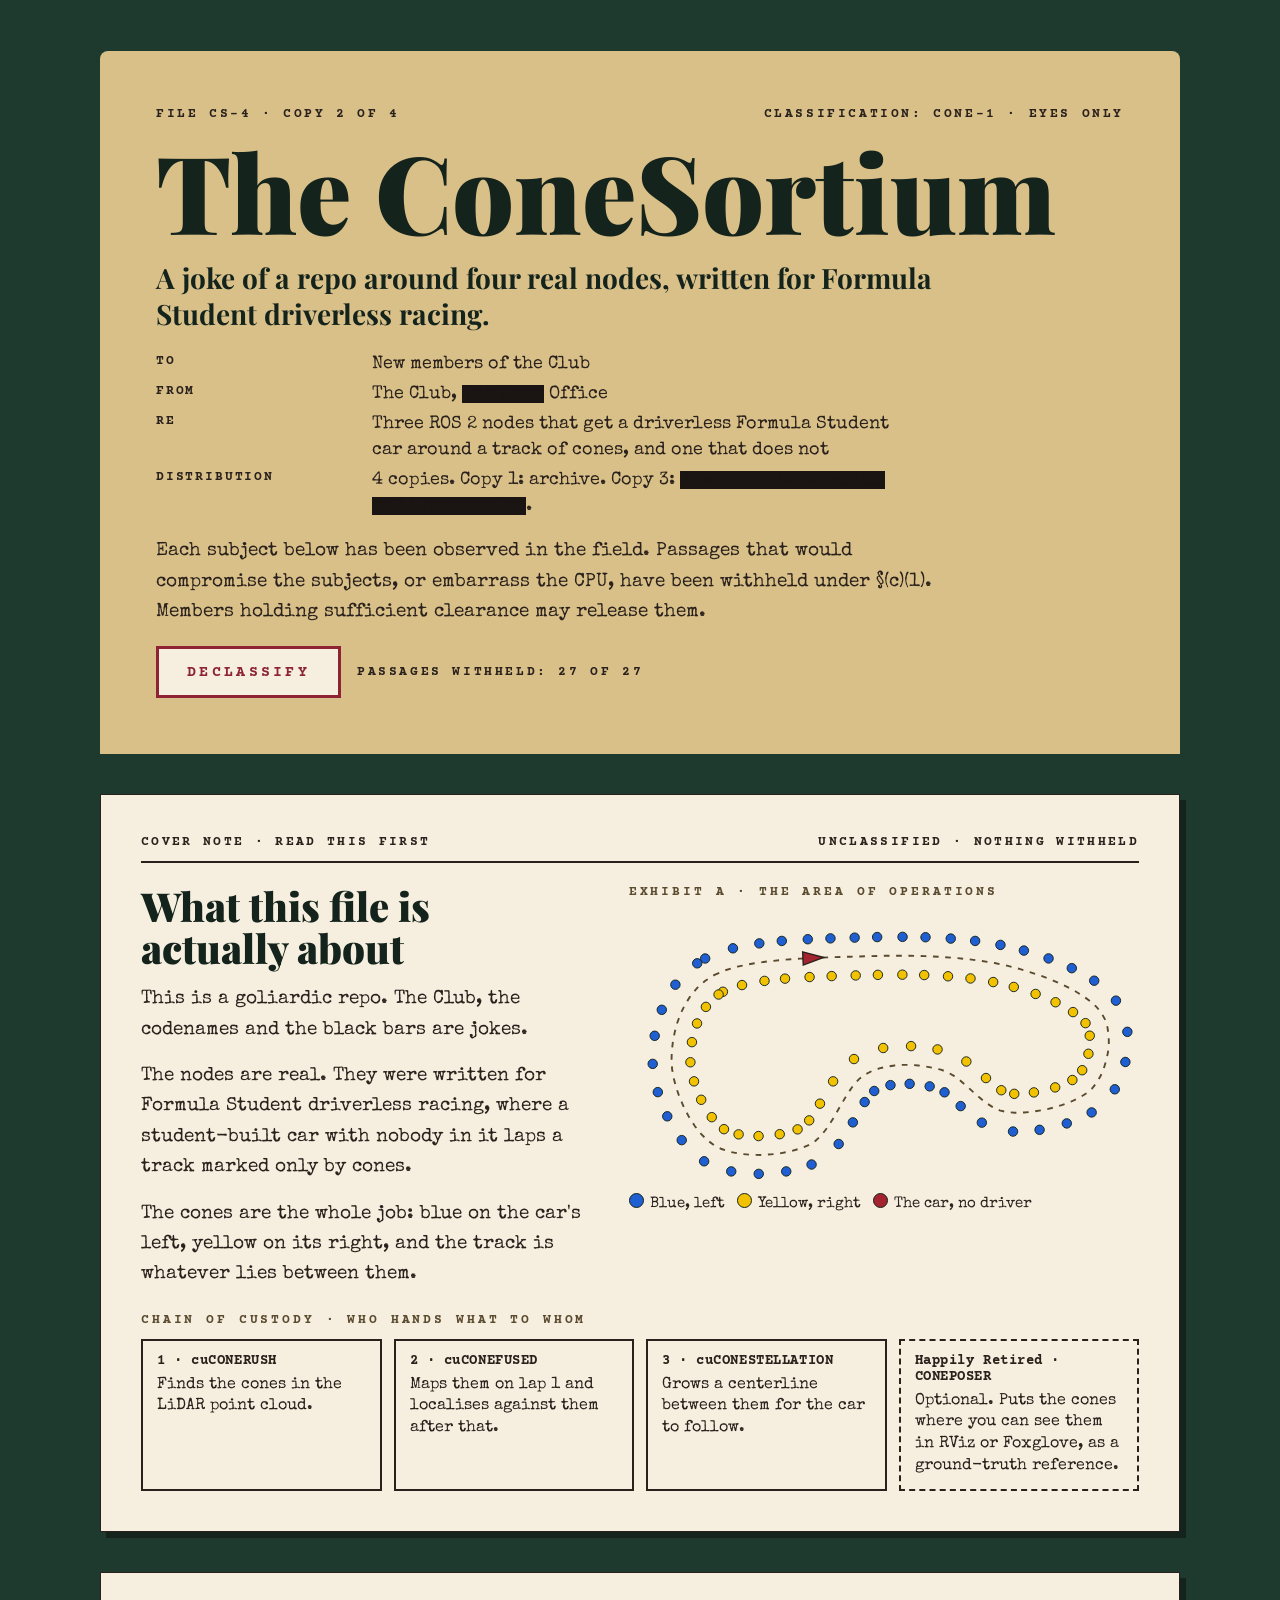
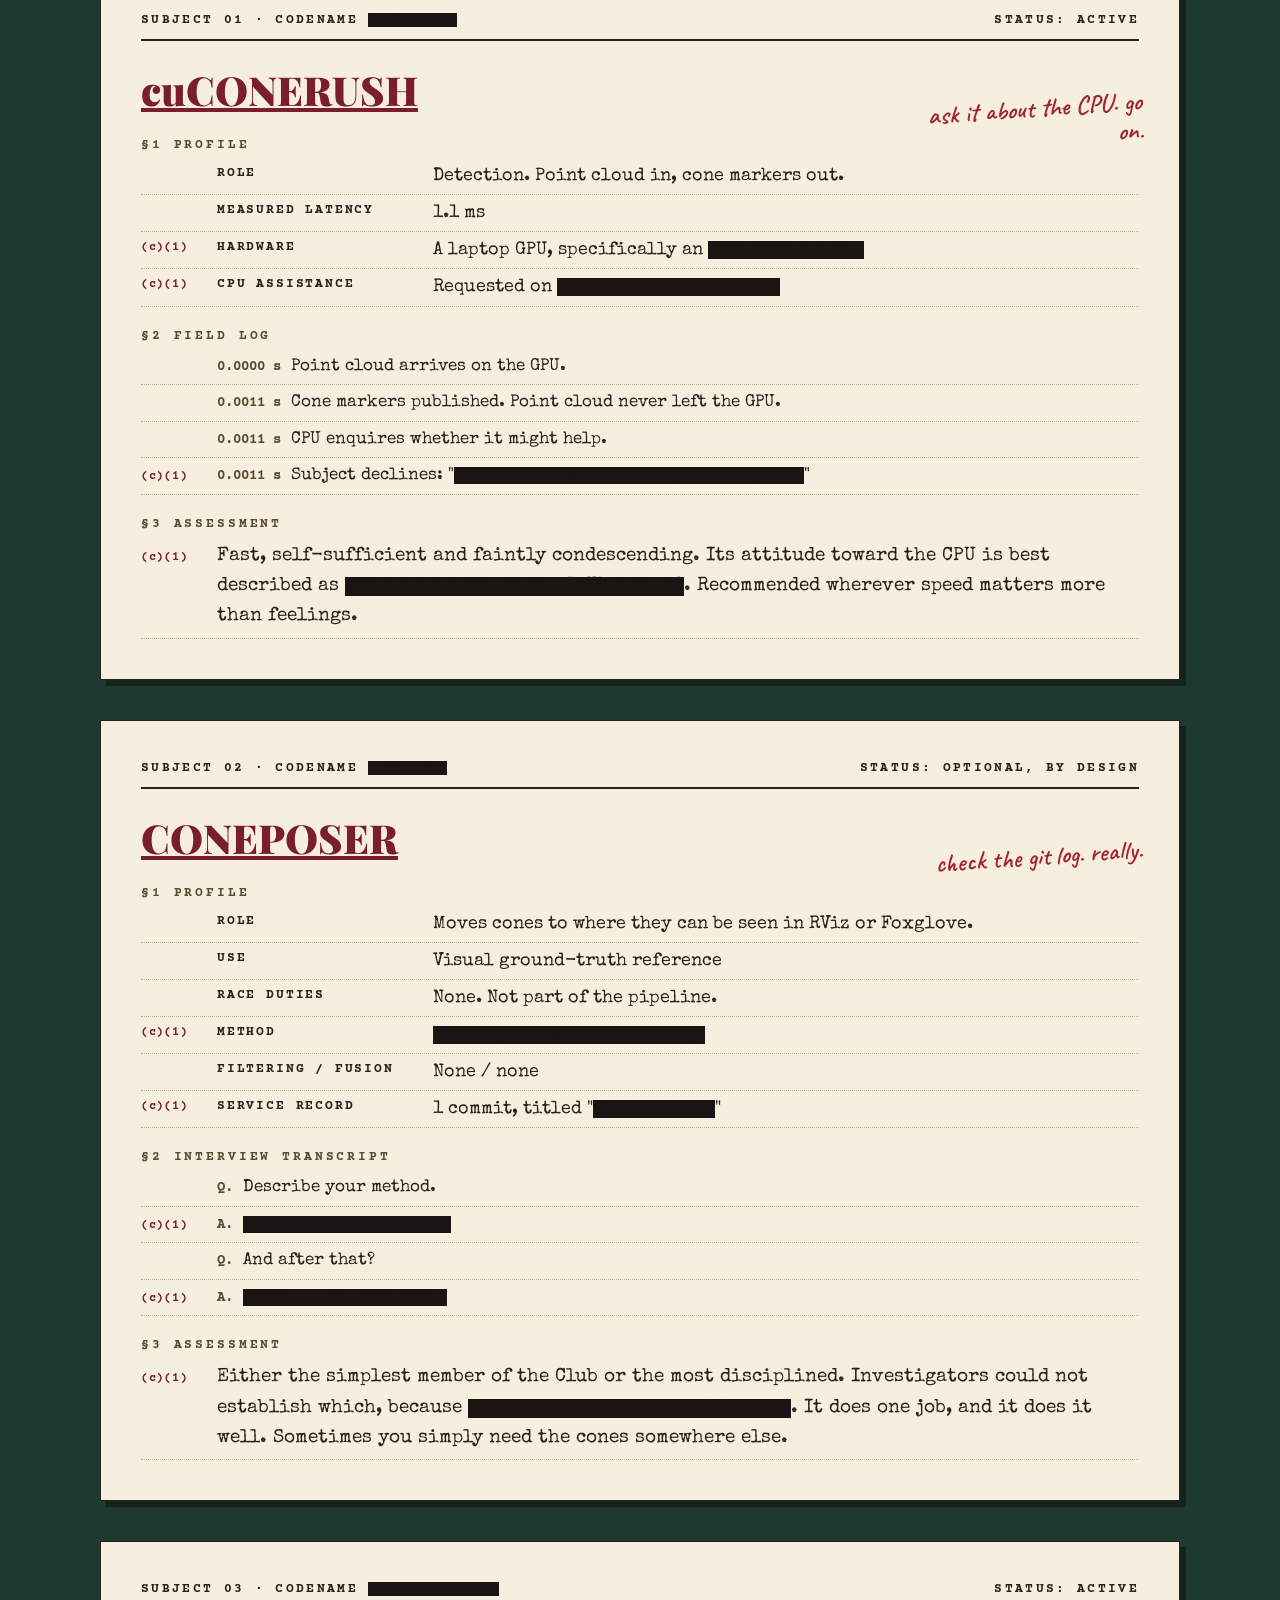
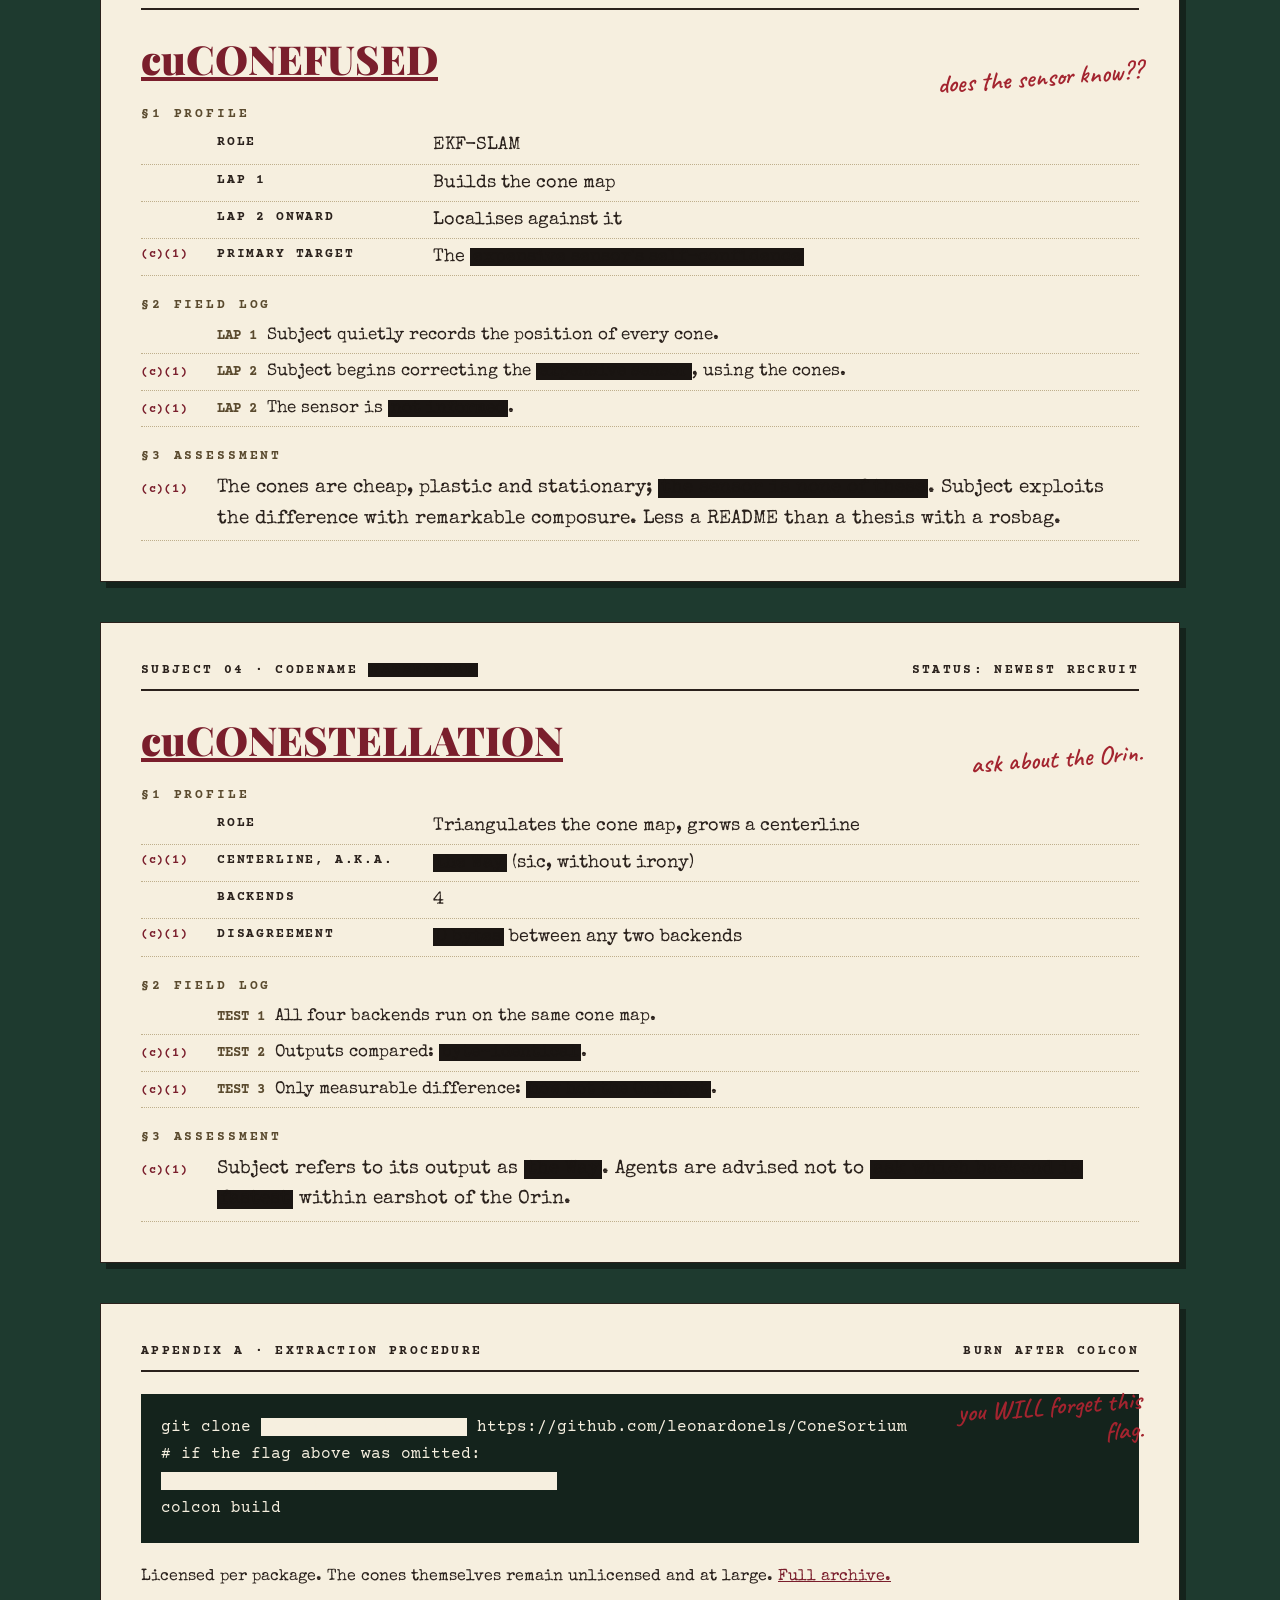
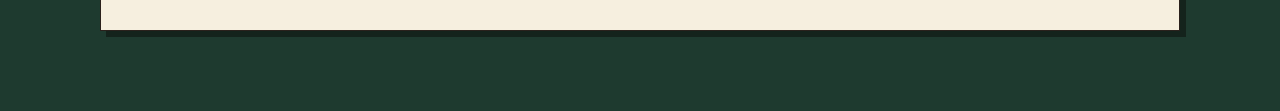
==== docs/index.html @ d8001bb6 "conesortium site" ====
<!DOCTYPE html>
<html lang="en">
<head>
<meta charset="utf-8">
<meta name="viewport" content="width=device-width, initial-scale=1">
<title>The ConeSortium</title>
<meta name="description" content="A joke of a repo around four real ROS 2 nodes, written for Formula Student driverless racing.">
<meta name="theme-color" content="#1E3A2F">
<link rel="icon" href="data:image/svg+xml,%3Csvg xmlns='http://www.w3.org/2000/svg' viewBox='0 0 32 32'%3E%3Cpath d='M16 3 25 27H7Z' fill='%23F2C200' stroke='%2314231C' stroke-width='2'/%3E%3Cpath d='M10.5 18h11' stroke='%23F6EFDF' stroke-width='3'/%3E%3C/svg%3E">
<link rel="preconnect" href="https://fonts.googleapis.com">
<link rel="preconnect" href="https://fonts.gstatic.com" crossorigin>
<link href="https://fonts.googleapis.com/css2?family=Caveat:wght@600&family=Courier+Prime:wght@400;700&family=Playfair+Display:wght@700;900&family=Special+Elite&display=swap" rel="stylesheet">
<style>
body{margin:0;background:#1E3A2F}
a{color:#7A1E2C}a:hover{color:#14231C}
.sheet{background:#F6EFDF;border:1px solid #2A211C;box-shadow:6px 6px 0 #14231C;padding:clamp(22px,4vw,40px);display:flex;flex-direction:column;gap:22px;position:relative}
.top{display:flex;flex-wrap:wrap;justify-content:space-between;gap:8px 24px;font:700 13px 'Courier Prime',monospace;letter-spacing:.18em;border-bottom:2px solid #2A211C;padding-bottom:12px}
.sheet h3{margin:0;font:900 clamp(30px,4vw,40px) 'Playfair Display',serif;color:#14231C}
.sec{font:700 13px 'Courier Prime',monospace;letter-spacing:.22em;color:#5A4A2E;margin:0 0 6px}
.row{display:grid;grid-template-columns:64px minmax(0,1fr);gap:12px;align-items:baseline;padding:5px 0;border-bottom:1px dotted #BFAF8C}
.ex{font:700 12px 'Courier Prime',monospace;color:#7A1E2C;letter-spacing:.06em}
.kv{display:grid;grid-template-columns:200px minmax(0,1fr);gap:4px 16px;font:18px/1.45 'Special Elite',monospace}
.kv i{font:700 13px 'Courier Prime',monospace;font-style:normal;letter-spacing:.14em;padding-top:3px}
.log{font:17px/1.5 'Special Elite',monospace}
.log b{font:700 14px 'Courier Prime',monospace;color:#5A4A2E;margin-right:10px}
.para{margin:0;font:19px/1.6 'Special Elite',monospace}
.note{position:absolute;right:clamp(14px,3vw,36px);top:clamp(70px,9vw,96px);transform:rotate(-4deg);font:600 26px/1.1 'Caveat',cursive;color:#A3242F;max-width:220px;text-align:right}
.btn{min-height:52px;padding:0 28px;border:3px solid #8E2433;background:#F6EFDF;color:#8E2433;font:700 15px 'Courier Prime',monospace;letter-spacing:.22em;cursor:pointer}
.btn:hover{background:#8E2433;color:#F6EFDF}
.cover{display:grid;grid-template-columns:minmax(0,1fr) minmax(0,1.15fr);gap:clamp(24px,4vw,44px);align-items:start}
.chain{display:grid;grid-template-columns:repeat(auto-fit,minmax(170px,1fr));gap:12px;margin:0;padding:0;list-style:none}
.chain li{border:2px solid #2A211C;padding:12px 14px;display:flex;flex-direction:column;gap:6px;font:16px/1.35 'Special Elite',monospace}
.chain .off{border-style:dashed}
.chain b{font:700 14px 'Courier Prime',monospace;letter-spacing:.04em;overflow-wrap:anywhere}
.swatch{display:inline-block;width:13px;height:13px;border-radius:50%;border:1px solid #14231C;vertical-align:-1px;margin-right:6px}
.x{-webkit-box-decoration-break:clone;box-decoration-break:clone;padding:0 3px}
@media (max-width:720px){.cover{grid-template-columns:minmax(0,1fr)}.kv{grid-template-columns:minmax(0,1fr)}.note{position:static;transform:none;text-align:left;max-width:none}.row{grid-template-columns:44px minmax(0,1fr)}}
.x{background:#1A1512;color:#1A1512}
.x.dark{background:#F6EFDF;color:#F6EFDF}
.open .x{background:#F2D36B;color:#2A211C;text-decoration:underline 2px #A3242F}
.open .x.dark{background:#F2D36B;color:#14231C;text-decoration:none}
.x a,.x a:hover{color:inherit}
.btn:focus-visible{outline:3px solid #F2D36B;outline-offset:3px}

</style>
</head>
<body>
<div style="background: #1E3A2F; padding: clamp(16px, 4vw, 56px) 0 80px; color: #2A211C">
  <main style="max-width: 1080px; margin: 0 auto; padding: 0 clamp(16px, 4vw, 40px); display: flex; flex-direction: column; gap: 40px">

    <header style="background: #D9C089; border-radius: 8px 8px 0 0; padding: clamp(28px, 5vw, 56px); display: flex; flex-direction: column; gap: 18px">
      <div style="display: flex; flex-wrap: wrap; justify-content: space-between; gap: 8px 24px; font: 700 13px 'Courier Prime', monospace; letter-spacing: .2em">
        <span>FILE CS-4 · COPY 2 OF 4</span><span>CLASSIFICATION: CONE-1 · EYES ONLY</span>
      </div>
      <h1 style="margin: 0; font: 900 clamp(52px, 9vw, 108px)/.95 'Playfair Display', serif; color: #14231C">The ConeSortium</h1>
      <p style="margin: 0; max-width: 820px; font: 700 clamp(22px, 2.6vw, 28px)/1.3 'Playfair Display', serif; color: #14231C">A joke of a repo around four real nodes, written for Formula Student driverless racing.</p>
      <div class="kv" style="max-width: 760px">
        <i>TO</i><span>New members of the Club</span>
        <i>FROM</i><span>The Club, <span class="x">Pit Lane</span> Office</span>
        <i>RE</i><span>Three ROS 2 nodes that get a driverless Formula Student car around a track of cones, and one that does not</span>
        <i>DISTRIBUTION</i><span>4 copies. Copy 1: archive. Copy 3: <span class="x">the build farm, which will not read it</span>.</span>
      </div>
      <p class="para" style="max-width: 780px">Each subject below has been observed in the field. Passages that would compromise the subjects, or embarrass the CPU, have been withheld under §(c)(1). Members holding sufficient clearance may release them.</p>
      <div style="display: flex; flex-wrap: wrap; gap: 16px; align-items: center">
        <button class="btn" type="button" id="declassify" aria-pressed="false">DECLASSIFY</button>
        <span style="font: 700 13px 'Courier Prime', monospace; letter-spacing: .2em">PASSAGES WITHHELD: <span id="withheld">27</span> OF <span data-total>27</span></span>
      </div>
    </header>

    <section class="sheet">
      <div class="top"><span>COVER NOTE · READ THIS FIRST</span><span>UNCLASSIFIED · NOTHING WITHHELD</span></div>
      <div class="cover">
        <div style="display: flex; flex-direction: column; gap: 16px">
          <h2 style="margin: 0; font: 900 clamp(30px, 4vw, 40px)/1.05 'Playfair Display', serif; color: #14231C">What this file is actually about</h2>
          <p class="para">This is a goliardic repo. The Club, the codenames and the black bars are jokes.</p>
          <p class="para">The nodes are real. They were written for Formula Student driverless racing, where a student-built car with nobody in it laps a track marked only by cones.</p>
          <p class="para">The cones are the whole job: blue on the car's left, yellow on its right, and the track is whatever lies between them.</p>
        </div>
        <figure style="margin: 0; display: flex; flex-direction: column; gap: 10px">
          <p class="sec" style="margin: 0">EXHIBIT A · THE AREA OF OPERATIONS</p>
          <svg viewBox="0 0 540 290" role="img" aria-label="A closed racing circuit seen from above, marked by blue cones on the left of the car and yellow cones on the right, with a dashed centerline between them." style="display: block; width: 100%; height: auto"><path d="M90.0 70.0 L101.4 65.0 L114.8 61.0 L129.9 57.9 L146.2 55.5 L163.4 53.8 L181.2 52.5 L199.1 51.6 L216.8 51.0 L233.9 50.5 L250.0 50.0 L265.6 49.6 L281.4 49.4 L297.3 49.5 L313.1 49.9 L328.8 50.6 L344.1 51.7 L359.0 53.1 L373.4 55.0 L387.1 57.2 L400.0 60.0 L412.5 63.2 L425.0 67.0 L437.1 71.1 L448.9 75.7 L460.0 80.6 L470.3 85.9 L479.7 91.5 L487.8 97.4 L494.7 103.6 L500.0 110.0 L503.8 117.0 L506.3 125.0 L507.6 133.5 L507.8 142.5 L506.9 151.6 L505.0 160.5 L502.3 169.1 L498.9 177.0 L494.7 184.1 L490.0 190.0 L484.2 195.0 L476.8 199.6 L468.2 203.7 L458.8 207.3 L448.8 210.3 L438.4 212.7 L428.0 214.4 L418.0 215.4 L408.6 215.6 L400.0 215.0 L392.2 213.1 L384.9 209.7 L377.8 205.1 L371.0 199.6 L364.4 193.8 L357.8 187.8 L351.1 182.0 L344.3 176.9 L337.3 172.8 L330.0 170.0 L322.3 168.2 L314.3 166.7 L306.1 165.6 L297.8 165.0 L289.4 165.0 L281.0 165.6 L272.8 166.8 L264.9 168.7 L257.2 171.4 L250.0 175.0 L243.4 180.0 L237.4 186.7 L231.8 194.7 L226.5 203.6 L221.2 212.8 L215.9 222.0 L210.3 230.8 L204.2 238.7 L197.5 245.2 L190.0 250.0 L181.4 253.4 L171.7 256.2 L161.2 258.3 L150.2 259.7 L139.1 260.3 L128.0 260.1 L117.2 259.0 L107.1 257.0 L98.0 254.0 L90.0 250.0 L82.9 244.6 L76.0 237.8 L69.6 229.6 L63.7 220.5 L58.4 210.6 L53.9 200.3 L50.2 189.8 L47.4 179.4 L45.6 169.4 L45.0 160.0 L45.3 150.7 L46.4 140.9 L48.3 130.8 L51.0 120.6 L54.7 110.6 L59.4 101.0 L65.2 91.9 L72.2 83.5 L80.4 76.2 Z" fill="none" stroke="#5A4A2E" stroke-width="2" stroke-dasharray="6 7"></path><circle cx="80.6" cy="52.4" r="5" fill="#1F5FD1" stroke="#14231C" stroke-width="1"></circle><circle cx="110.0" cy="41.6" r="5" fill="#1F5FD1" stroke="#14231C" stroke-width="1"></circle><circle cx="137.9" cy="36.4" r="5" fill="#1F5FD1" stroke="#14231C" stroke-width="1"></circle><circle cx="161.7" cy="33.8" r="5" fill="#1F5FD1" stroke="#14231C" stroke-width="1"></circle><circle cx="189.2" cy="32.0" r="5" fill="#1F5FD1" stroke="#14231C" stroke-width="1"></circle><circle cx="213.2" cy="31.1" r="5" fill="#1F5FD1" stroke="#14231C" stroke-width="1"></circle><circle cx="238.8" cy="30.3" r="5" fill="#1F5FD1" stroke="#14231C" stroke-width="1"></circle><circle cx="262.6" cy="29.7" r="5" fill="#1F5FD1" stroke="#14231C" stroke-width="1"></circle><circle cx="289.5" cy="29.5" r="5" fill="#1F5FD1" stroke="#14231C" stroke-width="1"></circle><circle cx="313.8" cy="29.9" r="5" fill="#1F5FD1" stroke="#14231C" stroke-width="1"></circle><circle cx="340.5" cy="31.3" r="5" fill="#1F5FD1" stroke="#14231C" stroke-width="1"></circle><circle cx="366.3" cy="33.8" r="5" fill="#1F5FD1" stroke="#14231C" stroke-width="1"></circle><circle cx="393.1" cy="38.0" r="5" fill="#1F5FD1" stroke="#14231C" stroke-width="1"></circle><circle cx="417.9" cy="44.0" r="5" fill="#1F5FD1" stroke="#14231C" stroke-width="1"></circle><circle cx="444.0" cy="52.3" r="5" fill="#1F5FD1" stroke="#14231C" stroke-width="1"></circle><circle cx="468.6" cy="62.6" r="5" fill="#1F5FD1" stroke="#14231C" stroke-width="1"></circle><circle cx="492.3" cy="75.9" r="5" fill="#1F5FD1" stroke="#14231C" stroke-width="1"></circle><circle cx="515.3" cy="97.0" r="5" fill="#1F5FD1" stroke="#14231C" stroke-width="1"></circle><circle cx="527.4" cy="130.0" r="5" fill="#1F5FD1" stroke="#14231C" stroke-width="1"></circle><circle cx="525.3" cy="161.9" r="5" fill="#1F5FD1" stroke="#14231C" stroke-width="1"></circle><circle cx="514.1" cy="190.8" r="5" fill="#1F5FD1" stroke="#14231C" stroke-width="1"></circle><circle cx="489.6" cy="215.3" r="5" fill="#1F5FD1" stroke="#14231C" stroke-width="1"></circle><circle cx="463.3" cy="226.9" r="5" fill="#1F5FD1" stroke="#14231C" stroke-width="1"></circle><circle cx="434.5" cy="233.7" r="5" fill="#1F5FD1" stroke="#14231C" stroke-width="1"></circle><circle cx="406.4" cy="235.5" r="5" fill="#1F5FD1" stroke="#14231C" stroke-width="1"></circle><circle cx="373.4" cy="226.1" r="5" fill="#1F5FD1" stroke="#14231C" stroke-width="1"></circle><circle cx="351.0" cy="208.6" r="5" fill="#1F5FD1" stroke="#14231C" stroke-width="1"></circle><circle cx="333.9" cy="194.0" r="5" fill="#1F5FD1" stroke="#14231C" stroke-width="1"></circle><circle cx="318.2" cy="187.7" r="5" fill="#1F5FD1" stroke="#14231C" stroke-width="1"></circle><circle cx="297.0" cy="185.0" r="5" fill="#1F5FD1" stroke="#14231C" stroke-width="1"></circle><circle cx="276.7" cy="186.4" r="5" fill="#1F5FD1" stroke="#14231C" stroke-width="1"></circle><circle cx="259.5" cy="192.6" r="5" fill="#1F5FD1" stroke="#14231C" stroke-width="1"></circle><circle cx="249.4" cy="204.3" r="5" fill="#1F5FD1" stroke="#14231C" stroke-width="1"></circle><circle cx="236.9" cy="225.8" r="5" fill="#1F5FD1" stroke="#14231C" stroke-width="1"></circle><circle cx="221.9" cy="248.7" r="5" fill="#1F5FD1" stroke="#14231C" stroke-width="1"></circle><circle cx="193.2" cy="270.4" r="5" fill="#1F5FD1" stroke="#14231C" stroke-width="1"></circle><circle cx="166.4" cy="277.7" r="5" fill="#1F5FD1" stroke="#14231C" stroke-width="1"></circle><circle cx="137.3" cy="280.3" r="5" fill="#1F5FD1" stroke="#14231C" stroke-width="1"></circle><circle cx="108.2" cy="277.7" r="5" fill="#1F5FD1" stroke="#14231C" stroke-width="1"></circle><circle cx="79.5" cy="267.0" r="5" fill="#1F5FD1" stroke="#14231C" stroke-width="1"></circle><circle cx="55.8" cy="244.6" r="5" fill="#1F5FD1" stroke="#14231C" stroke-width="1"></circle><circle cx="40.5" cy="219.4" r="5" fill="#1F5FD1" stroke="#14231C" stroke-width="1"></circle><circle cx="30.5" cy="193.8" r="5" fill="#1F5FD1" stroke="#14231C" stroke-width="1"></circle><circle cx="25.1" cy="163.9" r="5" fill="#1F5FD1" stroke="#14231C" stroke-width="1"></circle><circle cx="27.2" cy="134.2" r="5" fill="#1F5FD1" stroke="#14231C" stroke-width="1"></circle><circle cx="34.7" cy="106.7" r="5" fill="#1F5FD1" stroke="#14231C" stroke-width="1"></circle><circle cx="49.1" cy="80.1" r="5" fill="#1F5FD1" stroke="#14231C" stroke-width="1"></circle><circle cx="72.2" cy="57.5" r="5" fill="#1F5FD1" stroke="#14231C" stroke-width="1"></circle><circle cx="99.4" cy="87.6" r="5" fill="#F2C200" stroke="#14231C" stroke-width="1"></circle><circle cx="119.6" cy="80.5" r="5" fill="#F2C200" stroke="#14231C" stroke-width="1"></circle><circle cx="143.4" cy="76.1" r="5" fill="#F2C200" stroke="#14231C" stroke-width="1"></circle><circle cx="165.1" cy="73.7" r="5" fill="#F2C200" stroke="#14231C" stroke-width="1"></circle><circle cx="191.1" cy="72.0" r="5" fill="#F2C200" stroke="#14231C" stroke-width="1"></circle><circle cx="214.5" cy="71.0" r="5" fill="#F2C200" stroke="#14231C" stroke-width="1"></circle><circle cx="239.9" cy="70.3" r="5" fill="#F2C200" stroke="#14231C" stroke-width="1"></circle><circle cx="263.4" cy="69.7" r="5" fill="#F2C200" stroke="#14231C" stroke-width="1"></circle><circle cx="289.3" cy="69.5" r="5" fill="#F2C200" stroke="#14231C" stroke-width="1"></circle><circle cx="312.4" cy="69.9" r="5" fill="#F2C200" stroke="#14231C" stroke-width="1"></circle><circle cx="337.6" cy="71.2" r="5" fill="#F2C200" stroke="#14231C" stroke-width="1"></circle><circle cx="361.4" cy="73.5" r="5" fill="#F2C200" stroke="#14231C" stroke-width="1"></circle><circle cx="385.4" cy="77.3" r="5" fill="#F2C200" stroke="#14231C" stroke-width="1"></circle><circle cx="407.2" cy="82.5" r="5" fill="#F2C200" stroke="#14231C" stroke-width="1"></circle><circle cx="430.3" cy="89.9" r="5" fill="#F2C200" stroke="#14231C" stroke-width="1"></circle><circle cx="451.4" cy="98.7" r="5" fill="#F2C200" stroke="#14231C" stroke-width="1"></circle><circle cx="469.9" cy="109.1" r="5" fill="#F2C200" stroke="#14231C" stroke-width="1"></circle><circle cx="483.1" cy="120.8" r="5" fill="#F2C200" stroke="#14231C" stroke-width="1"></circle><circle cx="487.6" cy="134.1" r="5" fill="#F2C200" stroke="#14231C" stroke-width="1"></circle><circle cx="486.2" cy="153.2" r="5" fill="#F2C200" stroke="#14231C" stroke-width="1"></circle><circle cx="479.6" cy="170.6" r="5" fill="#F2C200" stroke="#14231C" stroke-width="1"></circle><circle cx="469.2" cy="181.0" r="5" fill="#F2C200" stroke="#14231C" stroke-width="1"></circle><circle cx="451.0" cy="188.8" r="5" fill="#F2C200" stroke="#14231C" stroke-width="1"></circle><circle cx="428.5" cy="194.1" r="5" fill="#F2C200" stroke="#14231C" stroke-width="1"></circle><circle cx="407.7" cy="195.6" r="5" fill="#F2C200" stroke="#14231C" stroke-width="1"></circle><circle cx="394.0" cy="191.8" r="5" fill="#F2C200" stroke="#14231C" stroke-width="1"></circle><circle cx="377.8" cy="178.9" r="5" fill="#F2C200" stroke="#14231C" stroke-width="1"></circle><circle cx="357.0" cy="161.4" r="5" fill="#F2C200" stroke="#14231C" stroke-width="1"></circle><circle cx="326.5" cy="148.6" r="5" fill="#F2C200" stroke="#14231C" stroke-width="1"></circle><circle cx="298.5" cy="145.1" r="5" fill="#F2C200" stroke="#14231C" stroke-width="1"></circle><circle cx="269.0" cy="147.1" r="5" fill="#F2C200" stroke="#14231C" stroke-width="1"></circle><circle cx="238.1" cy="158.8" r="5" fill="#F2C200" stroke="#14231C" stroke-width="1"></circle><circle cx="216.0" cy="182.4" r="5" fill="#F2C200" stroke="#14231C" stroke-width="1"></circle><circle cx="202.1" cy="206.0" r="5" fill="#F2C200" stroke="#14231C" stroke-width="1"></circle><circle cx="190.7" cy="223.7" r="5" fill="#F2C200" stroke="#14231C" stroke-width="1"></circle><circle cx="178.4" cy="233.2" r="5" fill="#F2C200" stroke="#14231C" stroke-width="1"></circle><circle cx="159.5" cy="238.3" r="5" fill="#F2C200" stroke="#14231C" stroke-width="1"></circle><circle cx="137.1" cy="240.3" r="5" fill="#F2C200" stroke="#14231C" stroke-width="1"></circle><circle cx="116.0" cy="238.5" r="5" fill="#F2C200" stroke="#14231C" stroke-width="1"></circle><circle cx="100.5" cy="233.0" r="5" fill="#F2C200" stroke="#14231C" stroke-width="1"></circle><circle cx="87.6" cy="220.3" r="5" fill="#F2C200" stroke="#14231C" stroke-width="1"></circle><circle cx="76.4" cy="201.9" r="5" fill="#F2C200" stroke="#14231C" stroke-width="1"></circle><circle cx="68.8" cy="182.4" r="5" fill="#F2C200" stroke="#14231C" stroke-width="1"></circle><circle cx="65.0" cy="162.2" r="5" fill="#F2C200" stroke="#14231C" stroke-width="1"></circle><circle cx="66.6" cy="140.9" r="5" fill="#F2C200" stroke="#14231C" stroke-width="1"></circle><circle cx="72.0" cy="121.1" r="5" fill="#F2C200" stroke="#14231C" stroke-width="1"></circle><circle cx="81.4" cy="103.6" r="5" fill="#F2C200" stroke="#14231C" stroke-width="1"></circle><circle cx="94.8" cy="90.5" r="5" fill="#F2C200" stroke="#14231C" stroke-width="1"></circle><g transform="translate(193.1 51.9) rotate(-2.7)"><path d="M13 0 -9 -7 -9 7Z" fill="#A3242F" stroke="#2A211C" stroke-width="1.5"></path></g></svg>
          <figcaption style="font: 15px/1.4 'Special Elite', monospace"><span class="swatch" style="background: #1F5FD1"></span>Blue, left &nbsp; <span class="swatch" style="background: #F2C200"></span>Yellow, right &nbsp; <span class="swatch" style="background: #A3242F"></span>The car, no driver</figcaption>
        </figure>
      </div>
      <div>
        <p class="sec" style="margin-bottom: 12px">CHAIN OF CUSTODY · WHO HANDS WHAT TO WHOM</p>
        <ol class="chain">
          <li><b>1 · cuCONERUSH</b>Finds the cones in the LiDAR point cloud.</li>
                    <li><b>2 · cuCONEFUSED</b>Maps them on lap 1 and localises against them after that.</li>
          <li><b>3 · cuCONESTELLATION</b>Grows a centerline between them for the car to follow.</li>
          <li class="off"><b>Happily Retired · CONEPOSER</b>Optional. Puts the cones where you can see them in RViz or Foxglove, as a ground-truth reference.</li>
        </ol>
      </div>
    </section>

    <article class="sheet">
      <div class="top"><span>SUBJECT 01 · CODENAME <span class="x">SPRINTER</span></span><span>STATUS: ACTIVE</span></div>
      <h3><a href="https://github.com/leonardonels/cuda_cone_rush">cuCONERUSH</a></h3>
      <p class="note">ask it about the CPU. go on.</p>
      <div>
        <p class="sec">§1 PROFILE</p>
        <div class="row"><span class="ex"></span><div class="kv"><i>ROLE</i><span>Detection. Point cloud in, cone markers out.</span></div></div>
        <div class="row"><span class="ex"></span><div class="kv"><i>MEASURED LATENCY</i><span>1.1 ms</span></div></div>
        <div class="row"><span class="ex">(c)(1)</span><div class="kv"><i>HARDWARE</i><span>A laptop GPU, specifically an <span class="x">RTX 4060 Mobile</span></span></div></div>
        <div class="row"><span class="ex">(c)(1)</span><div class="kv"><i>CPU ASSISTANCE</i><span>Requested on <span class="x">no occasion whatsoever</span></span></div></div>
      </div>
      <div>
        <p class="sec">§2 FIELD LOG</p>
        <div class="row log"><span class="ex"></span><span><b>0.0000 s</b>Point cloud arrives on the GPU.</span></div>
        <div class="row log"><span class="ex"></span><span><b>0.0011 s</b>Cone markers published. Point cloud never left the GPU.</span></div>
        <div class="row log"><span class="ex"></span><span><b>0.0011 s</b>CPU enquires whether it might help.</span></div>
        <div class="row log"><span class="ex">(c)(1)</span><span><b>0.0011 s</b>Subject declines: "<span class="x">It would be embarrassing for everyone.</span>"</span></div>
      </div>
      <div>
        <p class="sec">§3 ASSESSMENT</p>
        <div class="row"><span class="ex">(c)(1)</span><p class="para">Fast, self-sufficient and faintly condescending. Its attitude toward the CPU is best described as <span class="x">embarrassment on the CPU's behalf</span>. Recommended wherever speed matters more than feelings.</p></div>
      </div>
    </article>

    <article class="sheet">
      <div class="top"><span>SUBJECT 02 · CODENAME <span class="x">COURIER</span></span><span>STATUS: OPTIONAL, BY DESIGN</span></div>
      <h3><a href="https://github.com/leonardonels/cone_poser">CONEPOSER</a></h3>
      <p class="note">check the git log. really.</p>
      <div>
        <p class="sec">§1 PROFILE</p>
        <div class="row"><span class="ex"></span><div class="kv"><i>ROLE</i><span>Moves cones to where they can be seen in RViz or Foxglove.</span></div></div>
        <div class="row"><span class="ex"></span><div class="kv"><i>USE</i><span>Visual ground-truth reference</span></div></div>
        <div class="row"><span class="ex"></span><div class="kv"><i>RACE DUTIES</i><span>None. Not part of the pipeline.</span></div></div>
        <div class="row"><span class="ex">(c)(1)</span><div class="kv"><i>METHOD</i><span><span class="x">Exactly one matrix multiply</span></span></div></div>
        <div class="row"><span class="ex"></span><div class="kv"><i>FILTERING / FUSION</i><span>None / none</span></div></div>
        <div class="row"><span class="ex">(c)(1)</span><div class="kv"><i>SERVICE RECORD</i><span>1 commit, titled "<span class="x">first commit</span>"</span></div></div>
      </div>
      <div>
        <p class="sec">§2 INTERVIEW TRANSCRIPT</p>
        <div class="row log"><span class="ex"></span><span><b>Q.</b>Describe your method.</span></div>
        <div class="row log"><span class="ex">(c)(1)</span><span><b>A.</b><span class="x">I multiply by a matrix.</span></span></div>
        <div class="row log"><span class="ex"></span><span><b>Q.</b>And after that?</span></div>
        <div class="row log"><span class="ex">(c)(1)</span><span><b>A.</b><span class="x">There is no after that.</span></span></div>
      </div>
      <div>
        <p class="sec">§3 ASSESSMENT</p>
        <div class="row"><span class="ex">(c)(1)</span><p class="para">Either the simplest member of the Club or the most disciplined. Investigators could not establish which, because <span class="x">there is only one commit to read</span>. It does one job, and it does it well. Sometimes you simply need the cones somewhere else.</p></div>
      </div>
    </article>

    <article class="sheet">
      <div class="top"><span>SUBJECT 03 · CODENAME <span class="x">CARTOGRAPHER</span></span><span>STATUS: ACTIVE</span></div>
      <h3><a href="https://github.com/leonardonels/cuda_cone_fused">cuCONEFUSED</a></h3>
      <p class="note">does the sensor know??</p>
      <div>
        <p class="sec">§1 PROFILE</p>
        <div class="row"><span class="ex"></span><div class="kv"><i>ROLE</i><span>EKF-SLAM</span></div></div>
        <div class="row"><span class="ex"></span><div class="kv"><i>LAP 1</i><span>Builds the cone map</span></div></div>
        <div class="row"><span class="ex"></span><div class="kv"><i>LAP 2 ONWARD</i><span>Localises against it</span></div></div>
        <div class="row"><span class="ex">(c)(1)</span><div class="kv"><i>PRIMARY TARGET</i><span>The <span class="x">expensive sensor's self-confidence</span></span></div></div>
      </div>
      <div>
        <p class="sec">§2 FIELD LOG</p>
        <div class="row log"><span class="ex"></span><span><b>LAP 1</b>Subject quietly records the position of every cone.</span></div>
        <div class="row log"><span class="ex">(c)(1)</span><span><b>LAP 2</b>Subject begins correcting the <span class="x">expensive sensor</span>, using the cones.</span></div>
        <div class="row log"><span class="ex">(c)(1)</span><span><b>LAP 2</b>The sensor is <span class="x">not informed</span>.</span></div>
      </div>
      <div>
        <p class="sec">§3 ASSESSMENT</p>
        <div class="row"><span class="ex">(c)(1)</span><p class="para">The cones are cheap, plastic and stationary; <span class="x">the sensor is none of these</span>. Subject exploits the difference with remarkable composure. Less a README than a thesis with a rosbag.</p></div>
      </div>
    </article>

    <article class="sheet">
      <div class="top"><span>SUBJECT 04 · CODENAME <span class="x">PATHFINDER</span></span><span>STATUS: NEWEST RECRUIT</span></div>
      <h3><a href="https://github.com/leonardonels/cuda_cone_stellation">cuCONESTELLATION</a></h3>
      <p class="note">ask about the Orin.</p>
      <div>
        <p class="sec">§1 PROFILE</p>
        <div class="row"><span class="ex"></span><div class="kv"><i>ROLE</i><span>Triangulates the cone map, grows a centerline</span></div></div>
        <div class="row"><span class="ex">(c)(1)</span><div class="kv"><i>CENTERLINE, A.K.A.</i><span><span class="x">the Way</span> (sic, without irony)</span></div></div>
        <div class="row"><span class="ex"></span><div class="kv"><i>BACKENDS</i><span>4</span></div></div>
        <div class="row"><span class="ex">(c)(1)</span><div class="kv"><i>DISAGREEMENT</i><span><span class="x">0 bytes</span> between any two backends</span></div></div>
      </div>
      <div>
        <p class="sec">§2 FIELD LOG</p>
        <div class="row log"><span class="ex"></span><span><b>TEST 1</b>All four backends run on the same cone map.</span></div>
        <div class="row log"><span class="ex">(c)(1)</span><span><b>TEST 2</b>Outputs compared: <span class="x">byte-identical</span>.</span></div>
        <div class="row log"><span class="ex">(c)(1)</span><span><b>TEST 3</b>Only measurable difference: <span class="x">how hot the Orin got</span>.</span></div>
      </div>
      <div>
        <p class="sec">§3 ASSESSMENT</p>
        <div class="row"><span class="ex">(c)(1)</span><p class="para">Subject refers to its output as <span class="x">the Way</span>. Agents are advised not to <span class="x">ask which backend is fastest</span> within earshot of the Orin.</p></div>
      </div>
    </article>

    <section class="sheet">
      <div class="top"><span>APPENDIX A · EXTRACTION PROCEDURE</span><span>BURN AFTER COLCON</span></div>
      <p class="note" style="top: 64px">you WILL forget this flag.</p>
      <pre style="margin: 0; padding: 20px; background: #14231C; color: #F6EFDF; font: 16px/1.7 'Courier Prime', monospace; overflow-x: auto">git clone <span class="x dark">--recurse-submodules</span> https://github.com/leonardonels/ConeSortium
# if the flag above was omitted:
<span class="x dark">git submodule update --init --recursive</span>
colcon build</pre>
      <p class="para" style="font-size: 16px">Licensed per package. The cones themselves remain unlicensed and at large. <a href="https://github.com/leonardonels/ConeSortium">Full archive.</a></p>
    </section>
  </main>
</div>
<script>
(function(){
  var btn=document.getElementById('declassify'),count=document.getElementById('withheld'),root=document.documentElement;
  var total=document.querySelectorAll('.x').length;count.textContent=total;
  document.querySelector('[data-total]').textContent=total;
  btn.addEventListener('click',function(){
    var open=root.classList.toggle('open');
    btn.textContent=open?'RECLASSIFY':'DECLASSIFY';
    btn.setAttribute('aria-pressed',open);
    count.textContent=open?0:total;
  });
})();
</script>
</body>
</html>
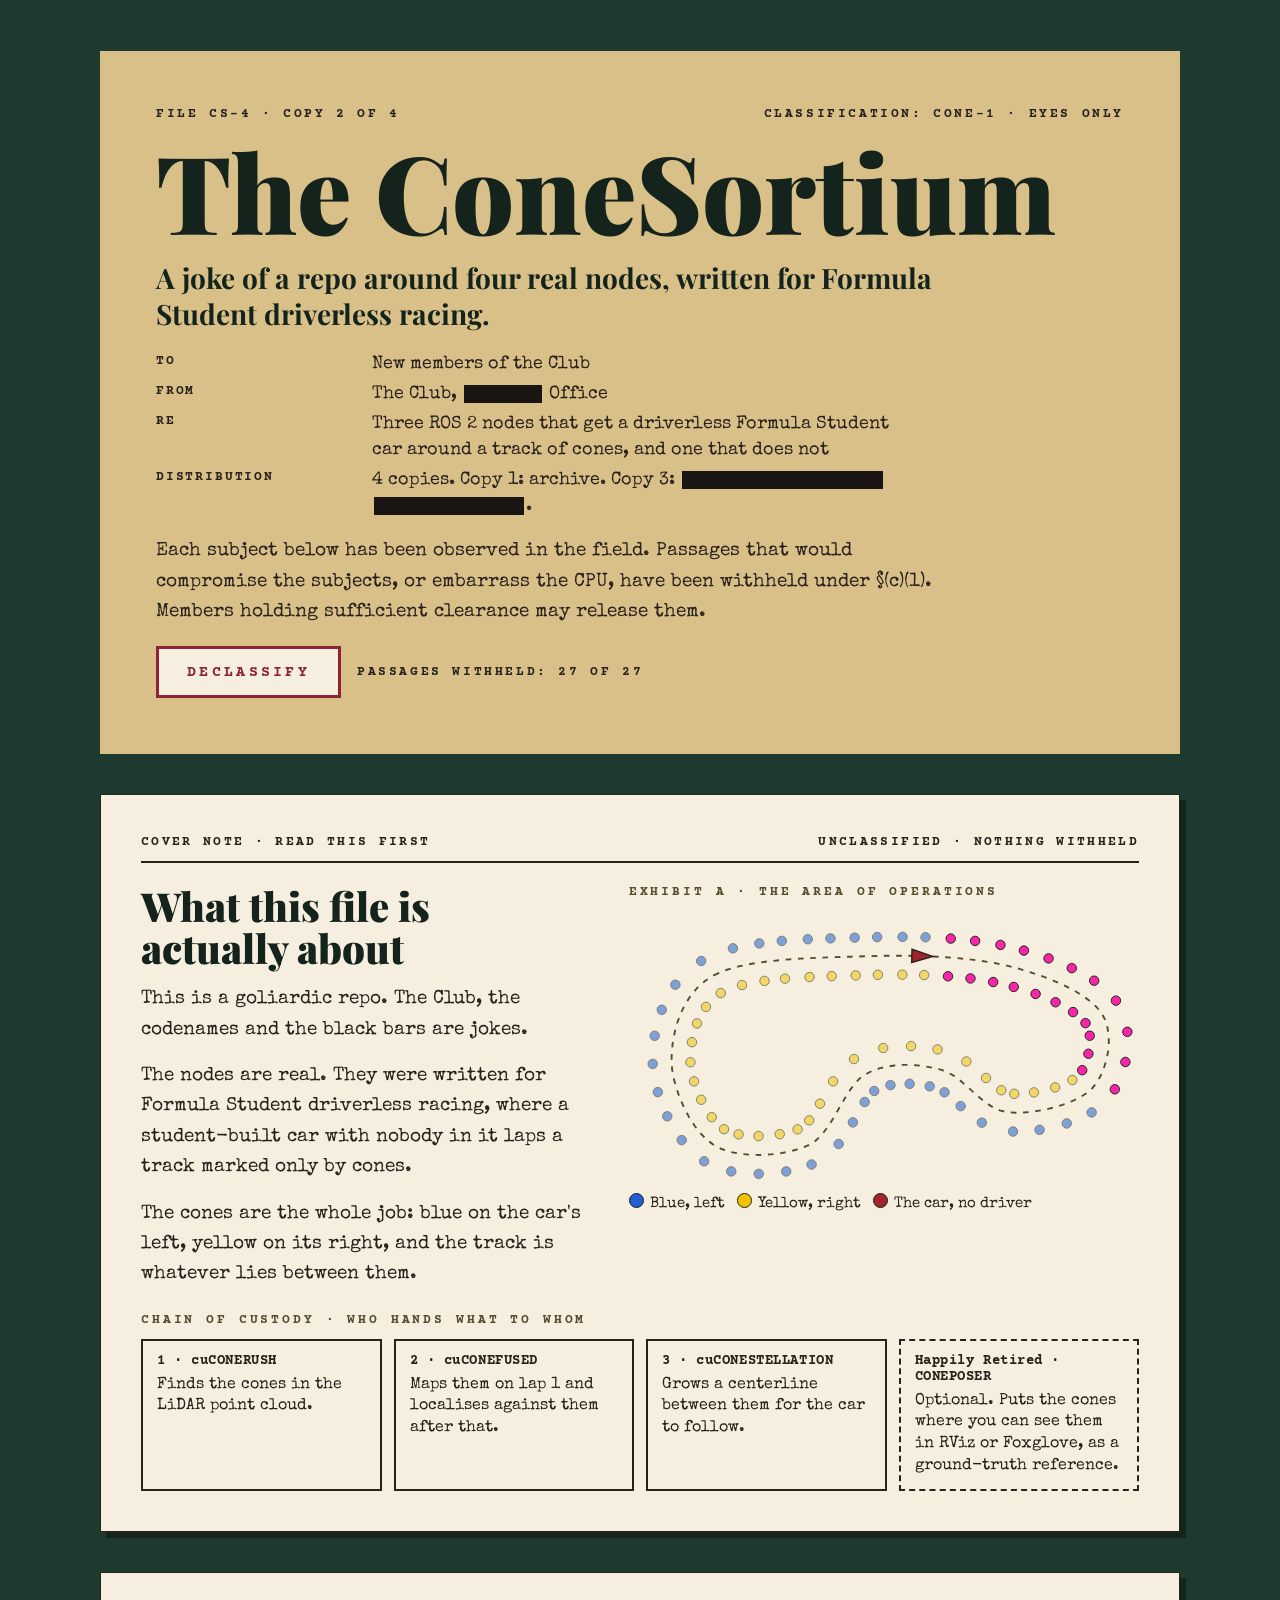
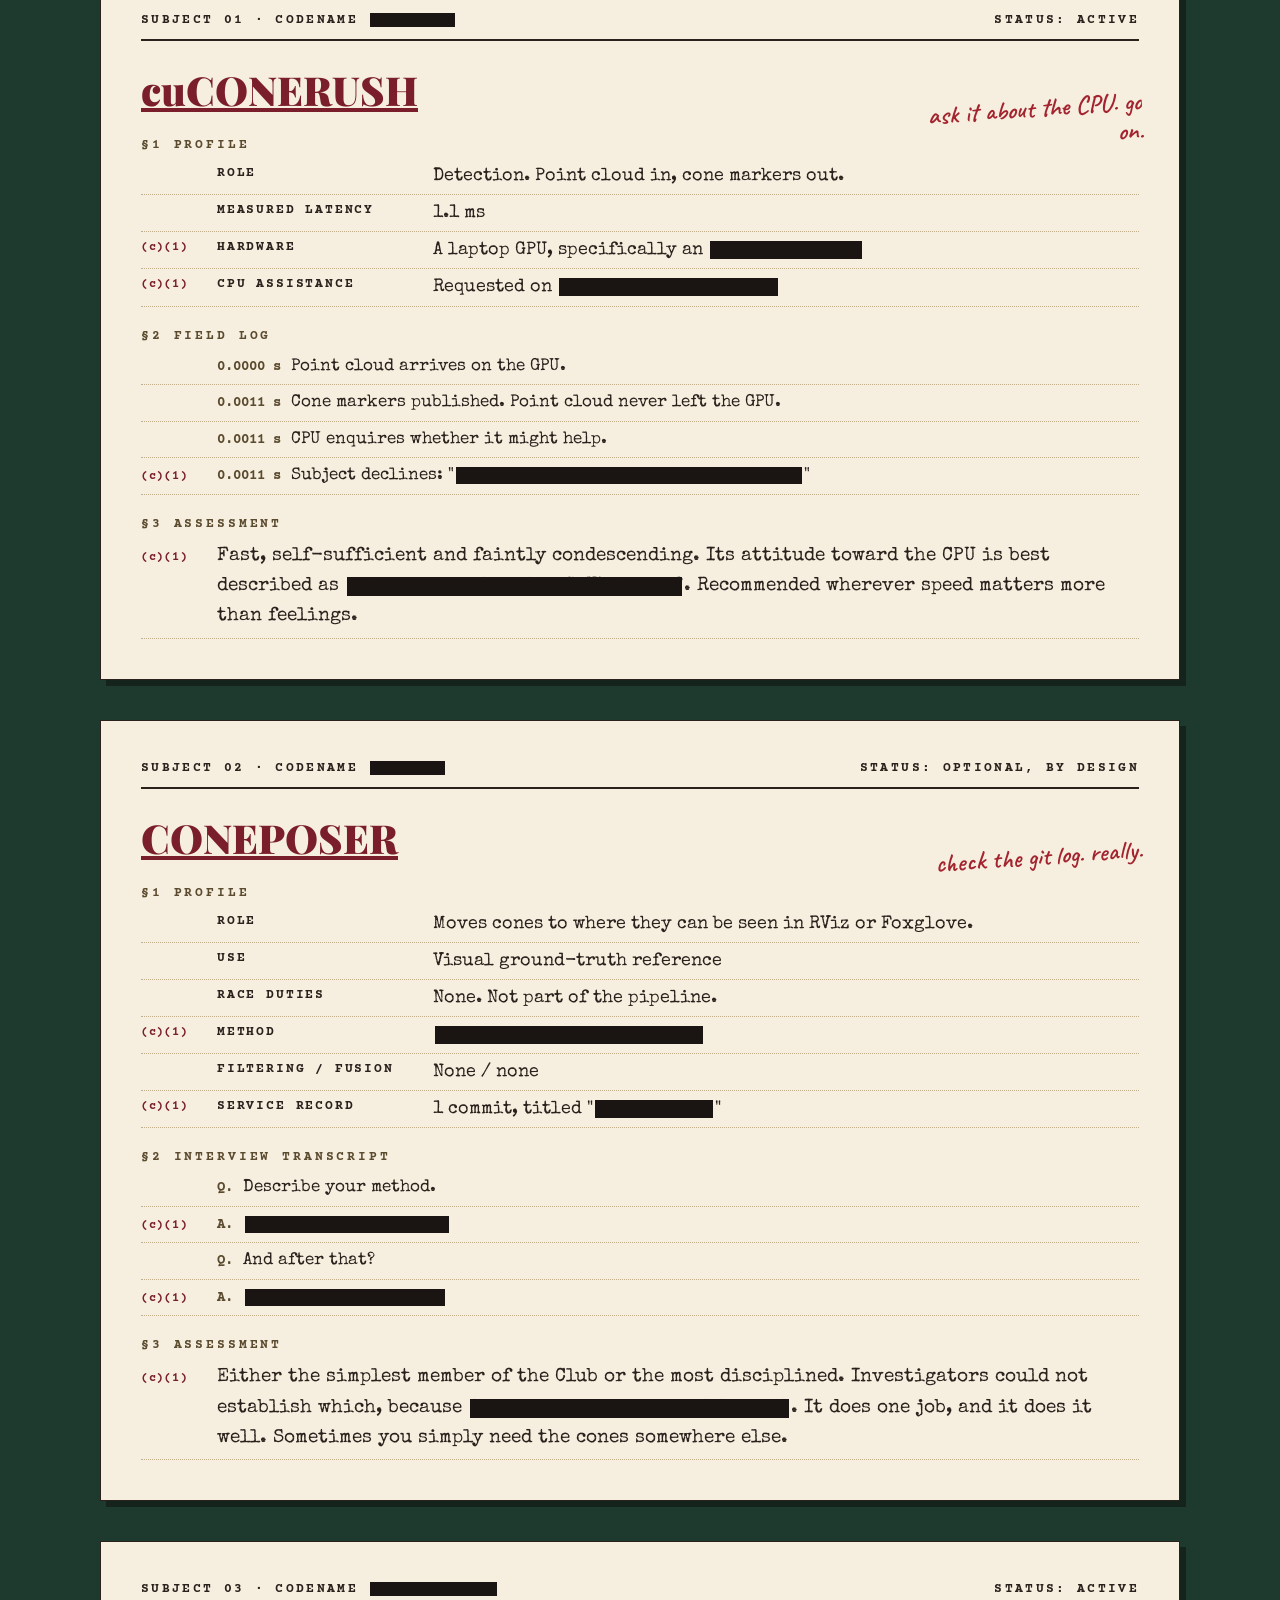
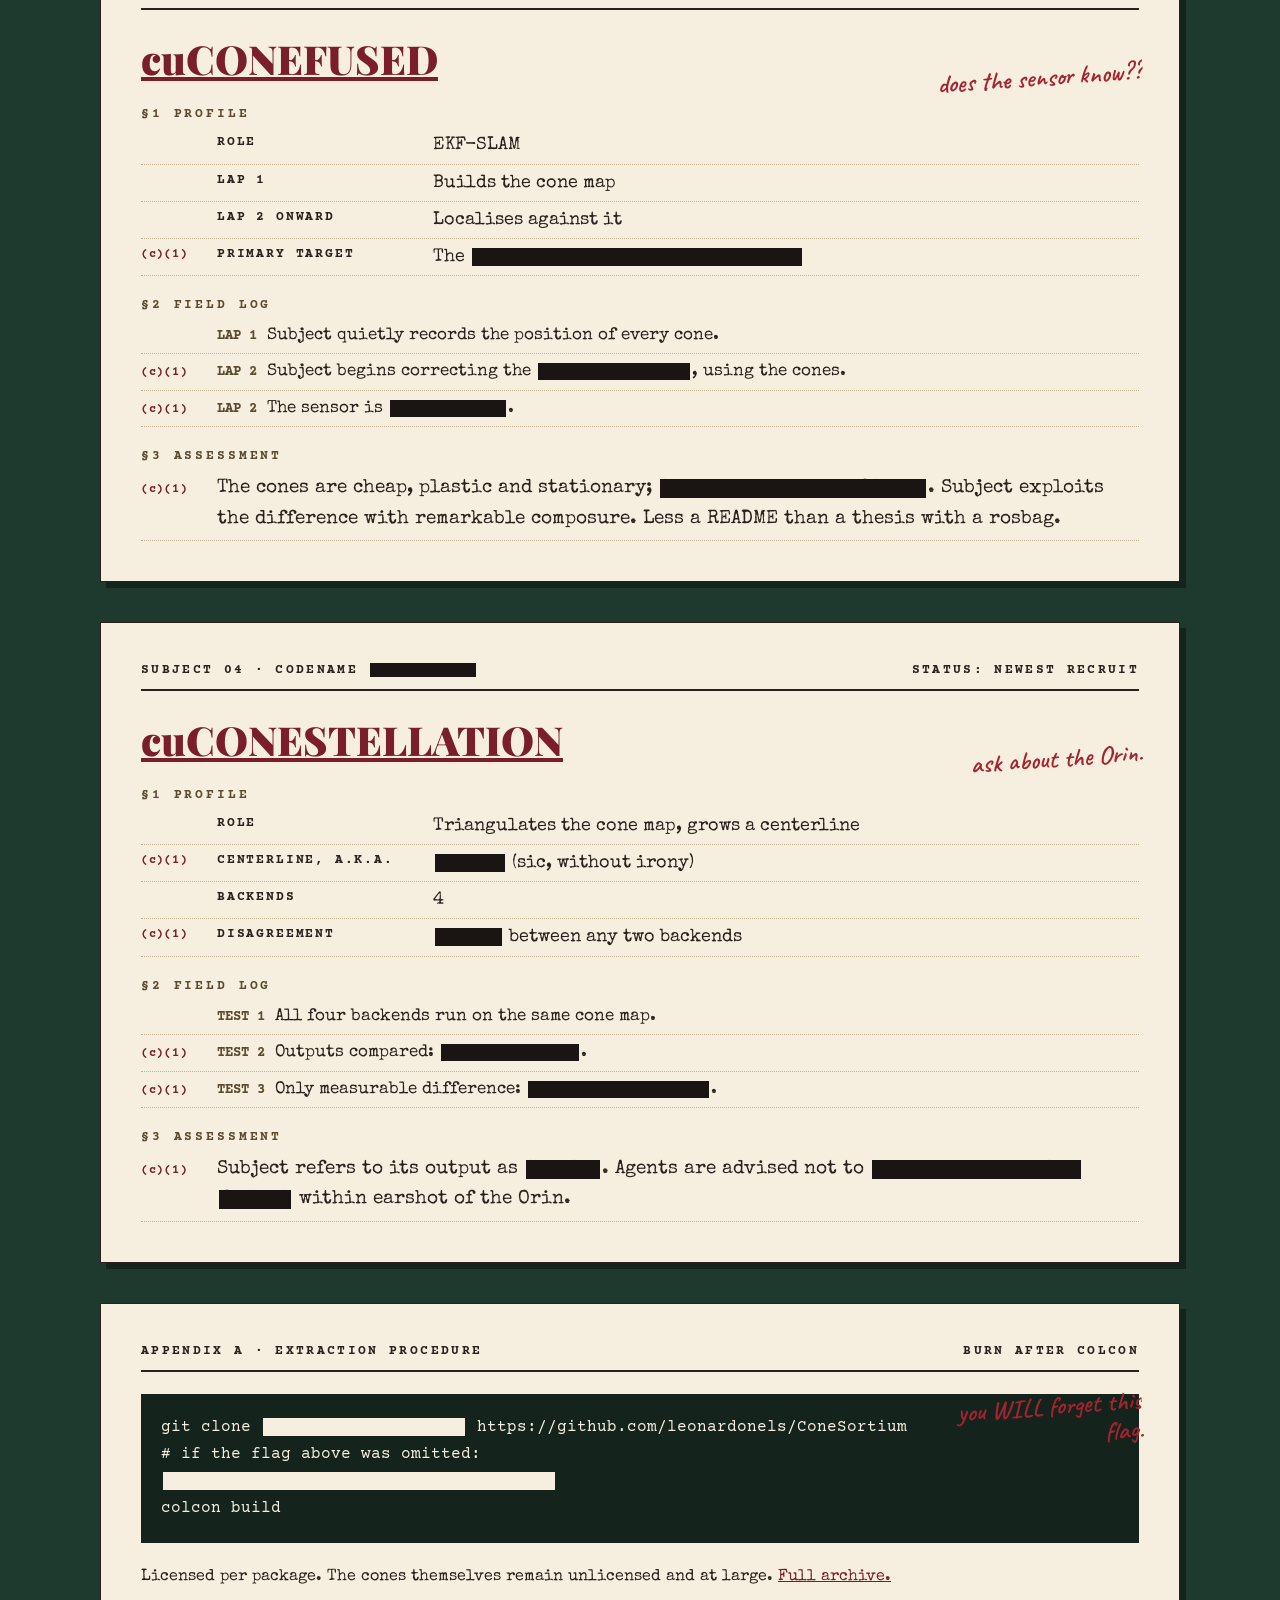
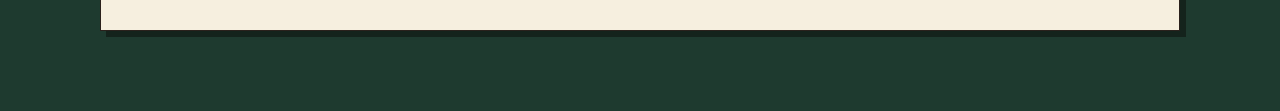
==== commit 48f880aa: "animations" ====
--- a/docs/index.html
+++ b/docs/index.html
@@ -35,24 +35,56 @@
 .swatch{display:inline-block;width:13px;height:13px;border-radius:50%;border:1px solid #14231C;vertical-align:-1px;margin-right:6px}
 .x{-webkit-box-decoration-break:clone;box-decoration-break:clone;padding:0 3px}
 @media (max-width:720px){.cover{grid-template-columns:minmax(0,1fr)}.kv{grid-template-columns:minmax(0,1fr)}.note{position:static;transform:none;text-align:left;max-width:none}.row{grid-template-columns:44px minmax(0,1fr)}}
-.x{background:#1A1512;color:#1A1512}
-.x.dark{background:#F6EFDF;color:#F6EFDF}
+.btn:focus-visible{outline:3px solid #F2D36B;outline-offset:3px}
+
+/* Redactions: each word gets its own bar so wrapped passages stay clean */
+.x{color:#1A1512;transition:background-color .3s}
+.x.dark{color:#F6EFDF}
+.w{position:relative}
+.w::after{content:"";position:absolute;inset:0 -1px;background:#1A1512;transform-origin:left;transition:transform .4s cubic-bezier(.7,0,.3,1);transition-delay:inherit}
+.x.dark .w::after{background:#F6EFDF}
 .open .x{background:#F2D36B;color:#2A211C;text-decoration:underline 2px #A3242F}
-.open .x.dark{background:#F2D36B;color:#14231C;text-decoration:none}
-.x a,.x a:hover{color:inherit}
-.btn:focus-visible{outline:3px solid #F2D36B;outline-offset:3px}
+.open .x.dark{color:#14231C;text-decoration:none}
+.open .w::after{transform:scaleX(0);transform-origin:right}
+
+/* Keeps the stamp's oversized start frame from causing sideways scroll */
+#desk{overflow:hidden}
+
+/* Declassified stamp */
+.stamp{position:absolute;right:clamp(16px,4vw,56px);bottom:clamp(20px,4vw,48px);border:5px solid #A3242F;color:#A3242F;font:700 clamp(18px,2.6vw,28px) 'Courier Prime',monospace;letter-spacing:.2em;padding:6px 14px;opacity:0;transform:rotate(-12deg) scale(3);pointer-events:none}
+.stamp.go{animation:slam .5s cubic-bezier(.2,1.6,.4,1) forwards}
+@keyframes slam{60%{opacity:.9;transform:rotate(-12deg) scale(.92)}100%{opacity:.85;transform:rotate(-12deg) scale(1)}}
+.jolt{animation:jolt .25s .3s}
+@keyframes jolt{25%{transform:translate(3px,1px)}50%{transform:translate(-2px,-1px)}75%{transform:translate(1px,-1px)}}
+
+/* Red pen notes write themselves in */
+.js .note{clip-path:inset(0 100% 0 0)}
+.js .seen .note,.js .seen.note{animation:write 1.3s .3s steps(24) forwards}
+@keyframes write{to{clip-path:inset(0 0 0 0)}}
+
+/* Exhibit A cones */
+.cone{transition:opacity .8s ease-out,fill .8s ease-out}
+.live .cone{opacity:.55}                    /* cones not yet found */
+.live .cone.found{opacity:1;fill:#f726a7}   /* cones the car has found */
+
+@media (prefers-reduced-motion:reduce){
+  .w::after,.x{transition:none!important}
+  .js .note{clip-path:none;animation:none!important}
+  .stamp.go{animation:none;opacity:.85;transform:rotate(-12deg)}
+  .jolt{animation:none}
+}
 
 </style>
 </head>
 <body>
-<div style="background: #1E3A2F; padding: clamp(16px, 4vw, 56px) 0 80px; color: #2A211C">
+<div id="desk" style="background: #1E3A2F; padding: clamp(16px, 4vw, 56px) 0 80px; color: #2A211C">
   <main style="max-width: 1080px; margin: 0 auto; padding: 0 clamp(16px, 4vw, 40px); display: flex; flex-direction: column; gap: 40px">
 
-    <header style="background: #D9C089; border-radius: 8px 8px 0 0; padding: clamp(28px, 5vw, 56px); display: flex; flex-direction: column; gap: 18px">
+    <header id="hdr" style="position: relative; background: #D9C089; padding: clamp(28px, 5vw, 56px); display: flex; flex-direction: column; gap: 18px">
       <div style="display: flex; flex-wrap: wrap; justify-content: space-between; gap: 8px 24px; font: 700 13px 'Courier Prime', monospace; letter-spacing: .2em">
         <span>FILE CS-4 · COPY 2 OF 4</span><span>CLASSIFICATION: CONE-1 · EYES ONLY</span>
       </div>
-      <h1 style="margin: 0; font: 900 clamp(52px, 9vw, 108px)/.95 'Playfair Display', serif; color: #14231C">The ConeSortium</h1>
+      <h1 style="margin: 0; font: 900 clamp(40px, 9vw, 108px)/.95 'Playfair Display', serif; color: #14231C">The ConeSortium</h1>
       <p style="margin: 0; max-width: 820px; font: 700 clamp(22px, 2.6vw, 28px)/1.3 'Playfair Display', serif; color: #14231C">A joke of a repo around four real nodes, written for Formula Student driverless racing.</p>
       <div class="kv" style="max-width: 760px">
         <i>TO</i><span>New members of the Club</span>
@@ -65,6 +97,7 @@
         <button class="btn" type="button" id="declassify" aria-pressed="false">DECLASSIFY</button>
         <span style="font: 700 13px 'Courier Prime', monospace; letter-spacing: .2em">PASSAGES WITHHELD: <span id="withheld">27</span> OF <span data-total>27</span></span>
       </div>
+      <div class="stamp" id="stamp" aria-hidden="true">DECLASSIFIED</div>
     </header>
 
     <section class="sheet">
@@ -78,7 +111,7 @@
         </div>
         <figure style="margin: 0; display: flex; flex-direction: column; gap: 10px">
           <p class="sec" style="margin: 0">EXHIBIT A · THE AREA OF OPERATIONS</p>
-          <svg viewBox="0 0 540 290" role="img" aria-label="A closed racing circuit seen from above, marked by blue cones on the left of the car and yellow cones on the right, with a dashed centerline between them." style="display: block; width: 100%; height: auto"><path d="M90.0 70.0 L101.4 65.0 L114.8 61.0 L129.9 57.9 L146.2 55.5 L163.4 53.8 L181.2 52.5 L199.1 51.6 L216.8 51.0 L233.9 50.5 L250.0 50.0 L265.6 49.6 L281.4 49.4 L297.3 49.5 L313.1 49.9 L328.8 50.6 L344.1 51.7 L359.0 53.1 L373.4 55.0 L387.1 57.2 L400.0 60.0 L412.5 63.2 L425.0 67.0 L437.1 71.1 L448.9 75.7 L460.0 80.6 L470.3 85.9 L479.7 91.5 L487.8 97.4 L494.7 103.6 L500.0 110.0 L503.8 117.0 L506.3 125.0 L507.6 133.5 L507.8 142.5 L506.9 151.6 L505.0 160.5 L502.3 169.1 L498.9 177.0 L494.7 184.1 L490.0 190.0 L484.2 195.0 L476.8 199.6 L468.2 203.7 L458.8 207.3 L448.8 210.3 L438.4 212.7 L428.0 214.4 L418.0 215.4 L408.6 215.6 L400.0 215.0 L392.2 213.1 L384.9 209.7 L377.8 205.1 L371.0 199.6 L364.4 193.8 L357.8 187.8 L351.1 182.0 L344.3 176.9 L337.3 172.8 L330.0 170.0 L322.3 168.2 L314.3 166.7 L306.1 165.6 L297.8 165.0 L289.4 165.0 L281.0 165.6 L272.8 166.8 L264.9 168.7 L257.2 171.4 L250.0 175.0 L243.4 180.0 L237.4 186.7 L231.8 194.7 L226.5 203.6 L221.2 212.8 L215.9 222.0 L210.3 230.8 L204.2 238.7 L197.5 245.2 L190.0 250.0 L181.4 253.4 L171.7 256.2 L161.2 258.3 L150.2 259.7 L139.1 260.3 L128.0 260.1 L117.2 259.0 L107.1 257.0 L98.0 254.0 L90.0 250.0 L82.9 244.6 L76.0 237.8 L69.6 229.6 L63.7 220.5 L58.4 210.6 L53.9 200.3 L50.2 189.8 L47.4 179.4 L45.6 169.4 L45.0 160.0 L45.3 150.7 L46.4 140.9 L48.3 130.8 L51.0 120.6 L54.7 110.6 L59.4 101.0 L65.2 91.9 L72.2 83.5 L80.4 76.2 Z" fill="none" stroke="#5A4A2E" stroke-width="2" stroke-dasharray="6 7"></path><circle cx="80.6" cy="52.4" r="5" fill="#1F5FD1" stroke="#14231C" stroke-width="1"></circle><circle cx="110.0" cy="41.6" r="5" fill="#1F5FD1" stroke="#14231C" stroke-width="1"></circle><circle cx="137.9" cy="36.4" r="5" fill="#1F5FD1" stroke="#14231C" stroke-width="1"></circle><circle cx="161.7" cy="33.8" r="5" fill="#1F5FD1" stroke="#14231C" stroke-width="1"></circle><circle cx="189.2" cy="32.0" r="5" fill="#1F5FD1" stroke="#14231C" stroke-width="1"></circle><circle cx="213.2" cy="31.1" r="5" fill="#1F5FD1" stroke="#14231C" stroke-width="1"></circle><circle cx="238.8" cy="30.3" r="5" fill="#1F5FD1" stroke="#14231C" stroke-width="1"></circle><circle cx="262.6" cy="29.7" r="5" fill="#1F5FD1" stroke="#14231C" stroke-width="1"></circle><circle cx="289.5" cy="29.5" r="5" fill="#1F5FD1" stroke="#14231C" stroke-width="1"></circle><circle cx="313.8" cy="29.9" r="5" fill="#1F5FD1" stroke="#14231C" stroke-width="1"></circle><circle cx="340.5" cy="31.3" r="5" fill="#1F5FD1" stroke="#14231C" stroke-width="1"></circle><circle cx="366.3" cy="33.8" r="5" fill="#1F5FD1" stroke="#14231C" stroke-width="1"></circle><circle cx="393.1" cy="38.0" r="5" fill="#1F5FD1" stroke="#14231C" stroke-width="1"></circle><circle cx="417.9" cy="44.0" r="5" fill="#1F5FD1" stroke="#14231C" stroke-width="1"></circle><circle cx="444.0" cy="52.3" r="5" fill="#1F5FD1" stroke="#14231C" stroke-width="1"></circle><circle cx="468.6" cy="62.6" r="5" fill="#1F5FD1" stroke="#14231C" stroke-width="1"></circle><circle cx="492.3" cy="75.9" r="5" fill="#1F5FD1" stroke="#14231C" stroke-width="1"></circle><circle cx="515.3" cy="97.0" r="5" fill="#1F5FD1" stroke="#14231C" stroke-width="1"></circle><circle cx="527.4" cy="130.0" r="5" fill="#1F5FD1" stroke="#14231C" stroke-width="1"></circle><circle cx="525.3" cy="161.9" r="5" fill="#1F5FD1" stroke="#14231C" stroke-width="1"></circle><circle cx="514.1" cy="190.8" r="5" fill="#1F5FD1" stroke="#14231C" stroke-width="1"></circle><circle cx="489.6" cy="215.3" r="5" fill="#1F5FD1" stroke="#14231C" stroke-width="1"></circle><circle cx="463.3" cy="226.9" r="5" fill="#1F5FD1" stroke="#14231C" stroke-width="1"></circle><circle cx="434.5" cy="233.7" r="5" fill="#1F5FD1" stroke="#14231C" stroke-width="1"></circle><circle cx="406.4" cy="235.5" r="5" fill="#1F5FD1" stroke="#14231C" stroke-width="1"></circle><circle cx="373.4" cy="226.1" r="5" fill="#1F5FD1" stroke="#14231C" stroke-width="1"></circle><circle cx="351.0" cy="208.6" r="5" fill="#1F5FD1" stroke="#14231C" stroke-width="1"></circle><circle cx="333.9" cy="194.0" r="5" fill="#1F5FD1" stroke="#14231C" stroke-width="1"></circle><circle cx="318.2" cy="187.7" r="5" fill="#1F5FD1" stroke="#14231C" stroke-width="1"></circle><circle cx="297.0" cy="185.0" r="5" fill="#1F5FD1" stroke="#14231C" stroke-width="1"></circle><circle cx="276.7" cy="186.4" r="5" fill="#1F5FD1" stroke="#14231C" stroke-width="1"></circle><circle cx="259.5" cy="192.6" r="5" fill="#1F5FD1" stroke="#14231C" stroke-width="1"></circle><circle cx="249.4" cy="204.3" r="5" fill="#1F5FD1" stroke="#14231C" stroke-width="1"></circle><circle cx="236.9" cy="225.8" r="5" fill="#1F5FD1" stroke="#14231C" stroke-width="1"></circle><circle cx="221.9" cy="248.7" r="5" fill="#1F5FD1" stroke="#14231C" stroke-width="1"></circle><circle cx="193.2" cy="270.4" r="5" fill="#1F5FD1" stroke="#14231C" stroke-width="1"></circle><circle cx="166.4" cy="277.7" r="5" fill="#1F5FD1" stroke="#14231C" stroke-width="1"></circle><circle cx="137.3" cy="280.3" r="5" fill="#1F5FD1" stroke="#14231C" stroke-width="1"></circle><circle cx="108.2" cy="277.7" r="5" fill="#1F5FD1" stroke="#14231C" stroke-width="1"></circle><circle cx="79.5" cy="267.0" r="5" fill="#1F5FD1" stroke="#14231C" stroke-width="1"></circle><circle cx="55.8" cy="244.6" r="5" fill="#1F5FD1" stroke="#14231C" stroke-width="1"></circle><circle cx="40.5" cy="219.4" r="5" fill="#1F5FD1" stroke="#14231C" stroke-width="1"></circle><circle cx="30.5" cy="193.8" r="5" fill="#1F5FD1" stroke="#14231C" stroke-width="1"></circle><circle cx="25.1" cy="163.9" r="5" fill="#1F5FD1" stroke="#14231C" stroke-width="1"></circle><circle cx="27.2" cy="134.2" r="5" fill="#1F5FD1" stroke="#14231C" stroke-width="1"></circle><circle cx="34.7" cy="106.7" r="5" fill="#1F5FD1" stroke="#14231C" stroke-width="1"></circle><circle cx="49.1" cy="80.1" r="5" fill="#1F5FD1" stroke="#14231C" stroke-width="1"></circle><circle cx="72.2" cy="57.5" r="5" fill="#1F5FD1" stroke="#14231C" stroke-width="1"></circle><circle cx="99.4" cy="87.6" r="5" fill="#F2C200" stroke="#14231C" stroke-width="1"></circle><circle cx="119.6" cy="80.5" r="5" fill="#F2C200" stroke="#14231C" stroke-width="1"></circle><circle cx="143.4" cy="76.1" r="5" fill="#F2C200" stroke="#14231C" stroke-width="1"></circle><circle cx="165.1" cy="73.7" r="5" fill="#F2C200" stroke="#14231C" stroke-width="1"></circle><circle cx="191.1" cy="72.0" r="5" fill="#F2C200" stroke="#14231C" stroke-width="1"></circle><circle cx="214.5" cy="71.0" r="5" fill="#F2C200" stroke="#14231C" stroke-width="1"></circle><circle cx="239.9" cy="70.3" r="5" fill="#F2C200" stroke="#14231C" stroke-width="1"></circle><circle cx="263.4" cy="69.7" r="5" fill="#F2C200" stroke="#14231C" stroke-width="1"></circle><circle cx="289.3" cy="69.5" r="5" fill="#F2C200" stroke="#14231C" stroke-width="1"></circle><circle cx="312.4" cy="69.9" r="5" fill="#F2C200" stroke="#14231C" stroke-width="1"></circle><circle cx="337.6" cy="71.2" r="5" fill="#F2C200" stroke="#14231C" stroke-width="1"></circle><circle cx="361.4" cy="73.5" r="5" fill="#F2C200" stroke="#14231C" stroke-width="1"></circle><circle cx="385.4" cy="77.3" r="5" fill="#F2C200" stroke="#14231C" stroke-width="1"></circle><circle cx="407.2" cy="82.5" r="5" fill="#F2C200" stroke="#14231C" stroke-width="1"></circle><circle cx="430.3" cy="89.9" r="5" fill="#F2C200" stroke="#14231C" stroke-width="1"></circle><circle cx="451.4" cy="98.7" r="5" fill="#F2C200" stroke="#14231C" stroke-width="1"></circle><circle cx="469.9" cy="109.1" r="5" fill="#F2C200" stroke="#14231C" stroke-width="1"></circle><circle cx="483.1" cy="120.8" r="5" fill="#F2C200" stroke="#14231C" stroke-width="1"></circle><circle cx="487.6" cy="134.1" r="5" fill="#F2C200" stroke="#14231C" stroke-width="1"></circle><circle cx="486.2" cy="153.2" r="5" fill="#F2C200" stroke="#14231C" stroke-width="1"></circle><circle cx="479.6" cy="170.6" r="5" fill="#F2C200" stroke="#14231C" stroke-width="1"></circle><circle cx="469.2" cy="181.0" r="5" fill="#F2C200" stroke="#14231C" stroke-width="1"></circle><circle cx="451.0" cy="188.8" r="5" fill="#F2C200" stroke="#14231C" stroke-width="1"></circle><circle cx="428.5" cy="194.1" r="5" fill="#F2C200" stroke="#14231C" stroke-width="1"></circle><circle cx="407.7" cy="195.6" r="5" fill="#F2C200" stroke="#14231C" stroke-width="1"></circle><circle cx="394.0" cy="191.8" r="5" fill="#F2C200" stroke="#14231C" stroke-width="1"></circle><circle cx="377.8" cy="178.9" r="5" fill="#F2C200" stroke="#14231C" stroke-width="1"></circle><circle cx="357.0" cy="161.4" r="5" fill="#F2C200" stroke="#14231C" stroke-width="1"></circle><circle cx="326.5" cy="148.6" r="5" fill="#F2C200" stroke="#14231C" stroke-width="1"></circle><circle cx="298.5" cy="145.1" r="5" fill="#F2C200" stroke="#14231C" stroke-width="1"></circle><circle cx="269.0" cy="147.1" r="5" fill="#F2C200" stroke="#14231C" stroke-width="1"></circle><circle cx="238.1" cy="158.8" r="5" fill="#F2C200" stroke="#14231C" stroke-width="1"></circle><circle cx="216.0" cy="182.4" r="5" fill="#F2C200" stroke="#14231C" stroke-width="1"></circle><circle cx="202.1" cy="206.0" r="5" fill="#F2C200" stroke="#14231C" stroke-width="1"></circle><circle cx="190.7" cy="223.7" r="5" fill="#F2C200" stroke="#14231C" stroke-width="1"></circle><circle cx="178.4" cy="233.2" r="5" fill="#F2C200" stroke="#14231C" stroke-width="1"></circle><circle cx="159.5" cy="238.3" r="5" fill="#F2C200" stroke="#14231C" stroke-width="1"></circle><circle cx="137.1" cy="240.3" r="5" fill="#F2C200" stroke="#14231C" stroke-width="1"></circle><circle cx="116.0" cy="238.5" r="5" fill="#F2C200" stroke="#14231C" stroke-width="1"></circle><circle cx="100.5" cy="233.0" r="5" fill="#F2C200" stroke="#14231C" stroke-width="1"></circle><circle cx="87.6" cy="220.3" r="5" fill="#F2C200" stroke="#14231C" stroke-width="1"></circle><circle cx="76.4" cy="201.9" r="5" fill="#F2C200" stroke="#14231C" stroke-width="1"></circle><circle cx="68.8" cy="182.4" r="5" fill="#F2C200" stroke="#14231C" stroke-width="1"></circle><circle cx="65.0" cy="162.2" r="5" fill="#F2C200" stroke="#14231C" stroke-width="1"></circle><circle cx="66.6" cy="140.9" r="5" fill="#F2C200" stroke="#14231C" stroke-width="1"></circle><circle cx="72.0" cy="121.1" r="5" fill="#F2C200" stroke="#14231C" stroke-width="1"></circle><circle cx="81.4" cy="103.6" r="5" fill="#F2C200" stroke="#14231C" stroke-width="1"></circle><circle cx="94.8" cy="90.5" r="5" fill="#F2C200" stroke="#14231C" stroke-width="1"></circle><g transform="translate(193.1 51.9) rotate(-2.7)"><path d="M13 0 -9 -7 -9 7Z" fill="#A3242F" stroke="#2A211C" stroke-width="1.5"></path></g></svg>
+          <svg viewBox="0 0 540 290" role="img" aria-label="A closed racing circuit seen from above, marked by blue cones on the left of the car and yellow cones on the right, with a dashed centerline between them." style="display: block; width: 100%; height: auto"><path id="track" d="M90.0 70.0 L101.4 65.0 L114.8 61.0 L129.9 57.9 L146.2 55.5 L163.4 53.8 L181.2 52.5 L199.1 51.6 L216.8 51.0 L233.9 50.5 L250.0 50.0 L265.6 49.6 L281.4 49.4 L297.3 49.5 L313.1 49.9 L328.8 50.6 L344.1 51.7 L359.0 53.1 L373.4 55.0 L387.1 57.2 L400.0 60.0 L412.5 63.2 L425.0 67.0 L437.1 71.1 L448.9 75.7 L460.0 80.6 L470.3 85.9 L479.7 91.5 L487.8 97.4 L494.7 103.6 L500.0 110.0 L503.8 117.0 L506.3 125.0 L507.6 133.5 L507.8 142.5 L506.9 151.6 L505.0 160.5 L502.3 169.1 L498.9 177.0 L494.7 184.1 L490.0 190.0 L484.2 195.0 L476.8 199.6 L468.2 203.7 L458.8 207.3 L448.8 210.3 L438.4 212.7 L428.0 214.4 L418.0 215.4 L408.6 215.6 L400.0 215.0 L392.2 213.1 L384.9 209.7 L377.8 205.1 L371.0 199.6 L364.4 193.8 L357.8 187.8 L351.1 182.0 L344.3 176.9 L337.3 172.8 L330.0 170.0 L322.3 168.2 L314.3 166.7 L306.1 165.6 L297.8 165.0 L289.4 165.0 L281.0 165.6 L272.8 166.8 L264.9 168.7 L257.2 171.4 L250.0 175.0 L243.4 180.0 L237.4 186.7 L231.8 194.7 L226.5 203.6 L221.2 212.8 L215.9 222.0 L210.3 230.8 L204.2 238.7 L197.5 245.2 L190.0 250.0 L181.4 253.4 L171.7 256.2 L161.2 258.3 L150.2 259.7 L139.1 260.3 L128.0 260.1 L117.2 259.0 L107.1 257.0 L98.0 254.0 L90.0 250.0 L82.9 244.6 L76.0 237.8 L69.6 229.6 L63.7 220.5 L58.4 210.6 L53.9 200.3 L50.2 189.8 L47.4 179.4 L45.6 169.4 L45.0 160.0 L45.3 150.7 L46.4 140.9 L48.3 130.8 L51.0 120.6 L54.7 110.6 L59.4 101.0 L65.2 91.9 L72.2 83.5 L80.4 76.2 Z" fill="none" stroke="#5A4A2E" stroke-width="2" stroke-dasharray="6 7"></path><circle cx="76.4" cy="55.0" r="5" fill="#1F5FD1" stroke="#14231C" stroke-width="1"></circle><circle cx="110.0" cy="41.6" r="5" fill="#1F5FD1" stroke="#14231C" stroke-width="1"></circle><circle cx="137.9" cy="36.4" r="5" fill="#1F5FD1" stroke="#14231C" stroke-width="1"></circle><circle cx="161.7" cy="33.8" r="5" fill="#1F5FD1" stroke="#14231C" stroke-width="1"></circle><circle cx="189.2" cy="32.0" r="5" fill="#1F5FD1" stroke="#14231C" stroke-width="1"></circle><circle cx="213.2" cy="31.1" r="5" fill="#1F5FD1" stroke="#14231C" stroke-width="1"></circle><circle cx="238.8" cy="30.3" r="5" fill="#1F5FD1" stroke="#14231C" stroke-width="1"></circle><circle cx="262.6" cy="29.7" r="5" fill="#1F5FD1" stroke="#14231C" stroke-width="1"></circle><circle cx="289.5" cy="29.5" r="5" fill="#1F5FD1" stroke="#14231C" stroke-width="1"></circle><circle cx="313.8" cy="29.9" r="5" fill="#1F5FD1" stroke="#14231C" stroke-width="1"></circle><circle cx="340.5" cy="31.3" r="5" fill="#1F5FD1" stroke="#14231C" stroke-width="1"></circle><circle cx="366.3" cy="33.8" r="5" fill="#1F5FD1" stroke="#14231C" stroke-width="1"></circle><circle cx="393.1" cy="38.0" r="5" fill="#1F5FD1" stroke="#14231C" stroke-width="1"></circle><circle cx="417.9" cy="44.0" r="5" fill="#1F5FD1" stroke="#14231C" stroke-width="1"></circle><circle cx="444.0" cy="52.3" r="5" fill="#1F5FD1" stroke="#14231C" stroke-width="1"></circle><circle cx="468.6" cy="62.6" r="5" fill="#1F5FD1" stroke="#14231C" stroke-width="1"></circle><circle cx="492.3" cy="75.9" r="5" fill="#1F5FD1" stroke="#14231C" stroke-width="1"></circle><circle cx="515.3" cy="97.0" r="5" fill="#1F5FD1" stroke="#14231C" stroke-width="1"></circle><circle cx="527.4" cy="130.0" r="5" fill="#1F5FD1" stroke="#14231C" stroke-width="1"></circle><circle cx="525.3" cy="161.9" r="5" fill="#1F5FD1" stroke="#14231C" stroke-width="1"></circle><circle cx="514.1" cy="190.8" r="5" fill="#1F5FD1" stroke="#14231C" stroke-width="1"></circle><circle cx="489.6" cy="215.3" r="5" fill="#1F5FD1" stroke="#14231C" stroke-width="1"></circle><circle cx="463.3" cy="226.9" r="5" fill="#1F5FD1" stroke="#14231C" stroke-width="1"></circle><circle cx="434.5" cy="233.7" r="5" fill="#1F5FD1" stroke="#14231C" stroke-width="1"></circle><circle cx="406.4" cy="235.5" r="5" fill="#1F5FD1" stroke="#14231C" stroke-width="1"></circle><circle cx="373.4" cy="226.1" r="5" fill="#1F5FD1" stroke="#14231C" stroke-width="1"></circle><circle cx="351.0" cy="208.6" r="5" fill="#1F5FD1" stroke="#14231C" stroke-width="1"></circle><circle cx="333.9" cy="194.0" r="5" fill="#1F5FD1" stroke="#14231C" stroke-width="1"></circle><circle cx="318.2" cy="187.7" r="5" fill="#1F5FD1" stroke="#14231C" stroke-width="1"></circle><circle cx="297.0" cy="185.0" r="5" fill="#1F5FD1" stroke="#14231C" stroke-width="1"></circle><circle cx="276.7" cy="186.4" r="5" fill="#1F5FD1" stroke="#14231C" stroke-width="1"></circle><circle cx="259.5" cy="192.6" r="5" fill="#1F5FD1" stroke="#14231C" stroke-width="1"></circle><circle cx="249.4" cy="204.3" r="5" fill="#1F5FD1" stroke="#14231C" stroke-width="1"></circle><circle cx="236.9" cy="225.8" r="5" fill="#1F5FD1" stroke="#14231C" stroke-width="1"></circle><circle cx="221.9" cy="248.7" r="5" fill="#1F5FD1" stroke="#14231C" stroke-width="1"></circle><circle cx="193.2" cy="270.4" r="5" fill="#1F5FD1" stroke="#14231C" stroke-width="1"></circle><circle cx="166.4" cy="277.7" r="5" fill="#1F5FD1" stroke="#14231C" stroke-width="1"></circle><circle cx="137.3" cy="280.3" r="5" fill="#1F5FD1" stroke="#14231C" stroke-width="1"></circle><circle cx="108.2" cy="277.7" r="5" fill="#1F5FD1" stroke="#14231C" stroke-width="1"></circle><circle cx="79.5" cy="267.0" r="5" fill="#1F5FD1" stroke="#14231C" stroke-width="1"></circle><circle cx="55.8" cy="244.6" r="5" fill="#1F5FD1" stroke="#14231C" stroke-width="1"></circle><circle cx="40.5" cy="219.4" r="5" fill="#1F5FD1" stroke="#14231C" stroke-width="1"></circle><circle cx="30.5" cy="193.8" r="5" fill="#1F5FD1" stroke="#14231C" stroke-width="1"></circle><circle cx="25.1" cy="163.9" r="5" fill="#1F5FD1" stroke="#14231C" stroke-width="1"></circle><circle cx="27.2" cy="134.2" r="5" fill="#1F5FD1" stroke="#14231C" stroke-width="1"></circle><circle cx="34.7" cy="106.7" r="5" fill="#1F5FD1" stroke="#14231C" stroke-width="1"></circle><circle cx="49.1" cy="80.1" r="5" fill="#1F5FD1" stroke="#14231C" stroke-width="1"></circle><circle cx="97.1" cy="89.0" r="5" fill="#F2C200" stroke="#14231C" stroke-width="1"></circle><circle cx="119.6" cy="80.5" r="5" fill="#F2C200" stroke="#14231C" stroke-width="1"></circle><circle cx="143.4" cy="76.1" r="5" fill="#F2C200" stroke="#14231C" stroke-width="1"></circle><circle cx="165.1" cy="73.7" r="5" fill="#F2C200" stroke="#14231C" stroke-width="1"></circle><circle cx="191.1" cy="72.0" r="5" fill="#F2C200" stroke="#14231C" stroke-width="1"></circle><circle cx="214.5" cy="71.0" r="5" fill="#F2C200" stroke="#14231C" stroke-width="1"></circle><circle cx="239.9" cy="70.3" r="5" fill="#F2C200" stroke="#14231C" stroke-width="1"></circle><circle cx="263.4" cy="69.7" r="5" fill="#F2C200" stroke="#14231C" stroke-width="1"></circle><circle cx="289.3" cy="69.5" r="5" fill="#F2C200" stroke="#14231C" stroke-width="1"></circle><circle cx="312.4" cy="69.9" r="5" fill="#F2C200" stroke="#14231C" stroke-width="1"></circle><circle cx="337.6" cy="71.2" r="5" fill="#F2C200" stroke="#14231C" stroke-width="1"></circle><circle cx="361.4" cy="73.5" r="5" fill="#F2C200" stroke="#14231C" stroke-width="1"></circle><circle cx="385.4" cy="77.3" r="5" fill="#F2C200" stroke="#14231C" stroke-width="1"></circle><circle cx="407.2" cy="82.5" r="5" fill="#F2C200" stroke="#14231C" stroke-width="1"></circle><circle cx="430.3" cy="89.9" r="5" fill="#F2C200" stroke="#14231C" stroke-width="1"></circle><circle cx="451.4" cy="98.7" r="5" fill="#F2C200" stroke="#14231C" stroke-width="1"></circle><circle cx="469.9" cy="109.1" r="5" fill="#F2C200" stroke="#14231C" stroke-width="1"></circle><circle cx="483.1" cy="120.8" r="5" fill="#F2C200" stroke="#14231C" stroke-width="1"></circle><circle cx="487.6" cy="134.1" r="5" fill="#F2C200" stroke="#14231C" stroke-width="1"></circle><circle cx="486.2" cy="153.2" r="5" fill="#F2C200" stroke="#14231C" stroke-width="1"></circle><circle cx="479.6" cy="170.6" r="5" fill="#F2C200" stroke="#14231C" stroke-width="1"></circle><circle cx="469.2" cy="181.0" r="5" fill="#F2C200" stroke="#14231C" stroke-width="1"></circle><circle cx="451.0" cy="188.8" r="5" fill="#F2C200" stroke="#14231C" stroke-width="1"></circle><circle cx="428.5" cy="194.1" r="5" fill="#F2C200" stroke="#14231C" stroke-width="1"></circle><circle cx="407.7" cy="195.6" r="5" fill="#F2C200" stroke="#14231C" stroke-width="1"></circle><circle cx="394.0" cy="191.8" r="5" fill="#F2C200" stroke="#14231C" stroke-width="1"></circle><circle cx="377.8" cy="178.9" r="5" fill="#F2C200" stroke="#14231C" stroke-width="1"></circle><circle cx="357.0" cy="161.4" r="5" fill="#F2C200" stroke="#14231C" stroke-width="1"></circle><circle cx="326.5" cy="148.6" r="5" fill="#F2C200" stroke="#14231C" stroke-width="1"></circle><circle cx="298.5" cy="145.1" r="5" fill="#F2C200" stroke="#14231C" stroke-width="1"></circle><circle cx="269.0" cy="147.1" r="5" fill="#F2C200" stroke="#14231C" stroke-width="1"></circle><circle cx="238.1" cy="158.8" r="5" fill="#F2C200" stroke="#14231C" stroke-width="1"></circle><circle cx="216.0" cy="182.4" r="5" fill="#F2C200" stroke="#14231C" stroke-width="1"></circle><circle cx="202.1" cy="206.0" r="5" fill="#F2C200" stroke="#14231C" stroke-width="1"></circle><circle cx="190.7" cy="223.7" r="5" fill="#F2C200" stroke="#14231C" stroke-width="1"></circle><circle cx="178.4" cy="233.2" r="5" fill="#F2C200" stroke="#14231C" stroke-width="1"></circle><circle cx="159.5" cy="238.3" r="5" fill="#F2C200" stroke="#14231C" stroke-width="1"></circle><circle cx="137.1" cy="240.3" r="5" fill="#F2C200" stroke="#14231C" stroke-width="1"></circle><circle cx="116.0" cy="238.5" r="5" fill="#F2C200" stroke="#14231C" stroke-width="1"></circle><circle cx="100.5" cy="233.0" r="5" fill="#F2C200" stroke="#14231C" stroke-width="1"></circle><circle cx="87.6" cy="220.3" r="5" fill="#F2C200" stroke="#14231C" stroke-width="1"></circle><circle cx="76.4" cy="201.9" r="5" fill="#F2C200" stroke="#14231C" stroke-width="1"></circle><circle cx="68.8" cy="182.4" r="5" fill="#F2C200" stroke="#14231C" stroke-width="1"></circle><circle cx="65.0" cy="162.2" r="5" fill="#F2C200" stroke="#14231C" stroke-width="1"></circle><circle cx="66.6" cy="140.9" r="5" fill="#F2C200" stroke="#14231C" stroke-width="1"></circle><circle cx="72.0" cy="121.1" r="5" fill="#F2C200" stroke="#14231C" stroke-width="1"></circle><circle cx="81.4" cy="103.6" r="5" fill="#F2C200" stroke="#14231C" stroke-width="1"></circle><g id="car" transform="translate(193.1 51.9) rotate(-2.7)"><path d="M13 0 -9 -7 -9 7Z" fill="#A3242F" stroke="#2A211C" stroke-width="1.5"></path></g></svg>
           <figcaption style="font: 15px/1.4 'Special Elite', monospace"><span class="swatch" style="background: #1F5FD1"></span>Blue, left &nbsp; <span class="swatch" style="background: #F2C200"></span>Yellow, right &nbsp; <span class="swatch" style="background: #A3242F"></span>The car, no driver</figcaption>
         </figure>
       </div>
@@ -202,15 +235,66 @@
 </div>
 <script>
 (function(){
-  var btn=document.getElementById('declassify'),count=document.getElementById('withheld'),root=document.documentElement;
-  var total=document.querySelectorAll('.x').length;count.textContent=total;
-  document.querySelector('[data-total]').textContent=total;
+  var root=document.documentElement;
+  root.classList.add('js');
+  var still=window.matchMedia('(prefers-reduced-motion: reduce)').matches;
+
+  /* Redactions: split each passage into word bars */
+  var xs=[].slice.call(document.querySelectorAll('.x')),words=[];
+  xs.forEach(function(x){
+    var parts=x.textContent.split(/(\s+)/);x.textContent='';
+    for(var i=0;i<parts.length;i+=2){
+      var w=document.createElement('span');w.className='w';
+      w.textContent=parts[i]+(parts[i+1]||'');x.appendChild(w);words.push(w);
+    }
+  });
+
+  /* Declassify: bars peel away in reading order, then the stamp lands */
+  var btn=document.getElementById('declassify'),count=document.getElementById('withheld'),
+      stamp=document.getElementById('stamp'),hdr=document.getElementById('hdr'),total=xs.length;
+  count.textContent=total;document.querySelector('[data-total]').textContent=total;
   btn.addEventListener('click',function(){
     var open=root.classList.toggle('open');
+    words.forEach(function(w,i){w.style.transitionDelay=(open?i*.025:(words.length-i)*.012)+'s'});
     btn.textContent=open?'RECLASSIFY':'DECLASSIFY';
     btn.setAttribute('aria-pressed',open);
     count.textContent=open?0:total;
+    stamp.classList.remove('go');hdr.classList.remove('jolt');
+    if(open){void stamp.offsetWidth;stamp.classList.add('go');hdr.classList.add('jolt')}
   });
+
+  /* Red pen notes write in when their sheet comes into view */
+  var sheets=[].slice.call(document.querySelectorAll('.sheet'));
+  if('IntersectionObserver' in window){
+    var io=new IntersectionObserver(function(es){es.forEach(function(e){
+      if(e.isIntersecting){e.target.classList.add('seen');io.unobserve(e.target)}
+    })},{threshold:.35});
+    sheets.forEach(function(s){io.observe(s)});
+  }else sheets.forEach(function(s){s.classList.add('seen')});
+
+  /* Exhibit A: the car laps the centerline; cones it "finds" ahead turn purple */
+  var trk=document.getElementById('track'),car=document.getElementById('car');
+  if(!trk||!car||still)return;
+  var L=trk.getTotalLength(),N=400,pts=[];
+  for(var i=0;i<N;i++){var p=trk.getPointAtLength(i/N*L);pts.push([p.x,p.y,i/N*L])}
+  var cones=[].slice.call(trk.ownerSVGElement.querySelectorAll('circle')).map(function(c){
+    var cx=+c.getAttribute('cx'),cy=+c.getAttribute('cy'),best=0,bd=1e9;
+    pts.forEach(function(p){var d=(p[0]-cx)*(p[0]-cx)+(p[1]-cy)*(p[1]-cy);if(d<bd){bd=d;best=p[2]}});
+    c.classList.add('cone');return{el:c,s:best,on:false};
+  });
+  trk.ownerSVGElement.classList.add('live');
+  var near=L*.025,far=L*.25,t0=null,LAP=11000;
+  function frame(now){
+    if(t0===null)t0=now;
+    var s=((now-t0)/LAP*L)%L,p=trk.getPointAtLength(s),q=trk.getPointAtLength((s+2)%L);
+    car.setAttribute('transform','translate('+p.x+' '+p.y+') rotate('+Math.atan2(q.y-p.y,q.x-p.x)*180/Math.PI+')');
+    cones.forEach(function(c){
+      var d=(c.s-s+L)%L,on=d>near&&d<far;
+      if(on!==c.on){c.on=on;c.el.classList.toggle('found',on)}
+    });
+    requestAnimationFrame(frame);
+  }
+  requestAnimationFrame(frame);
 })();
 </script>
 </body>
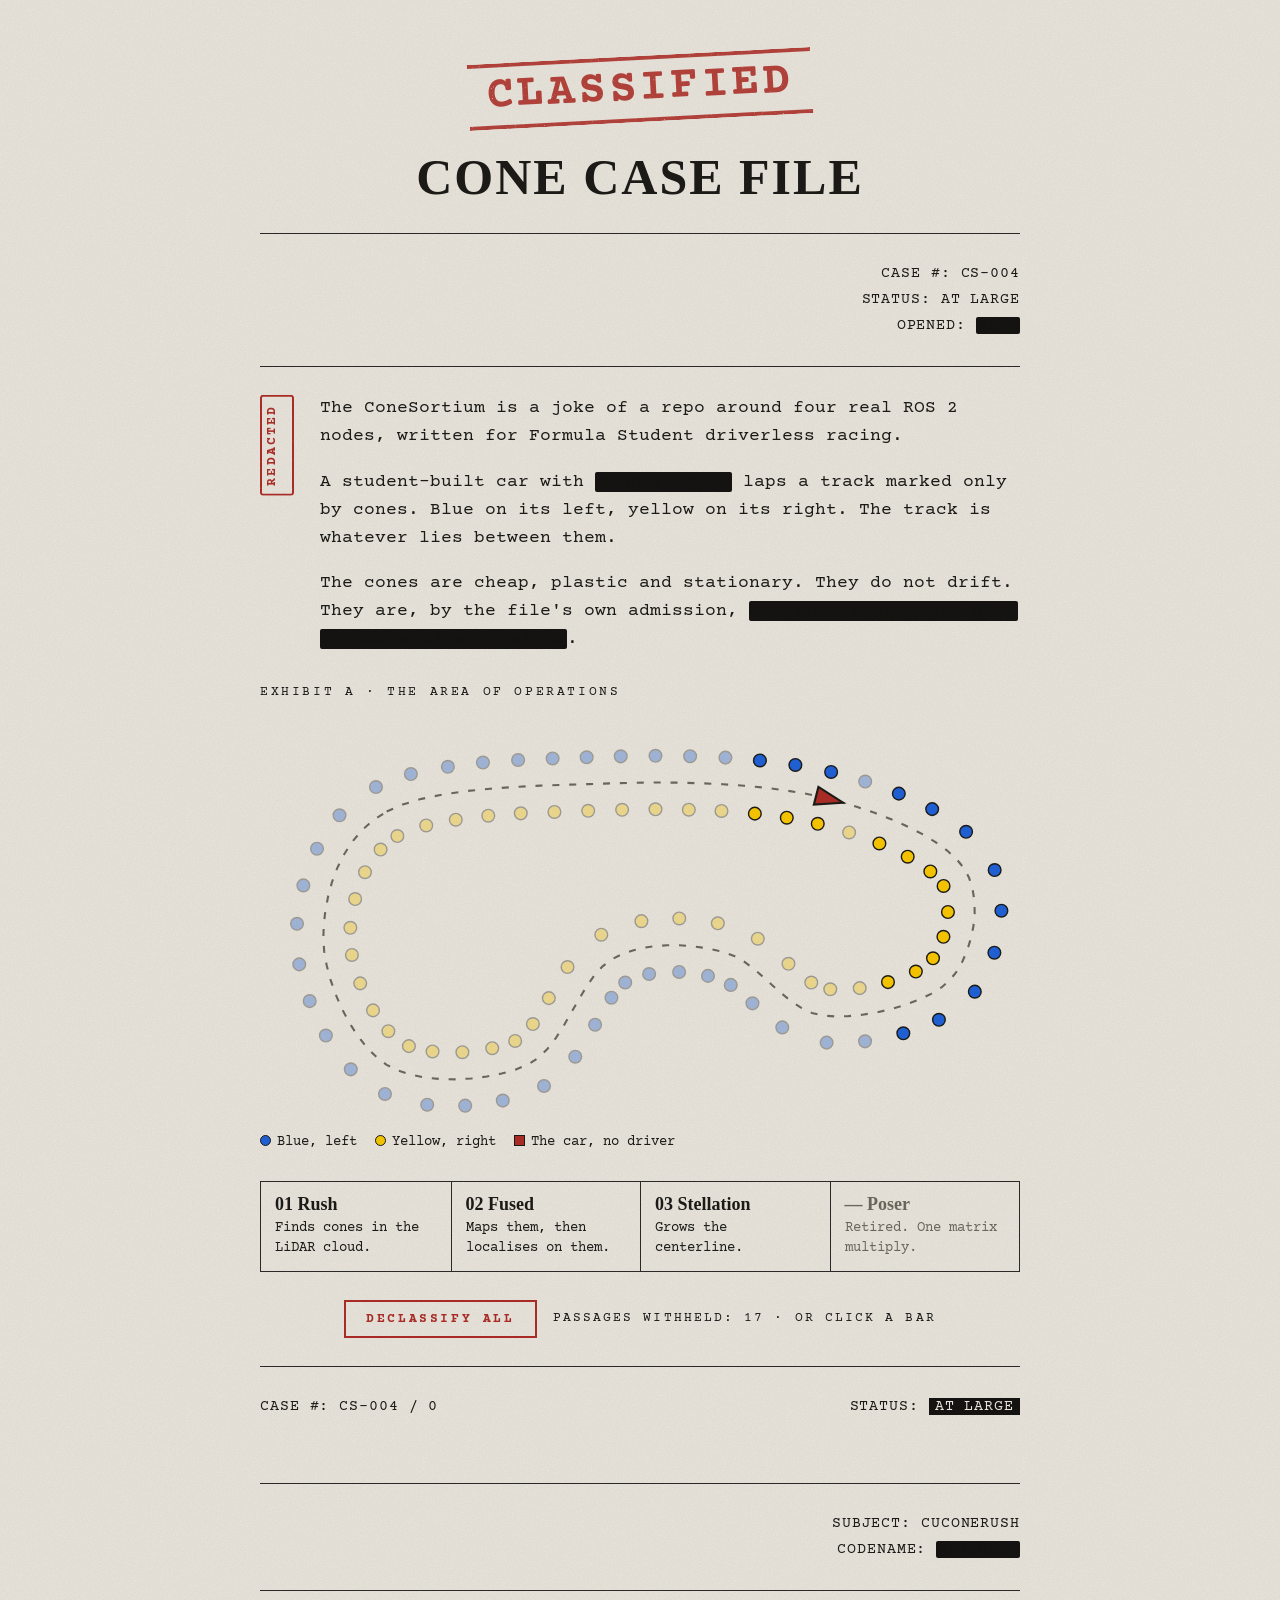
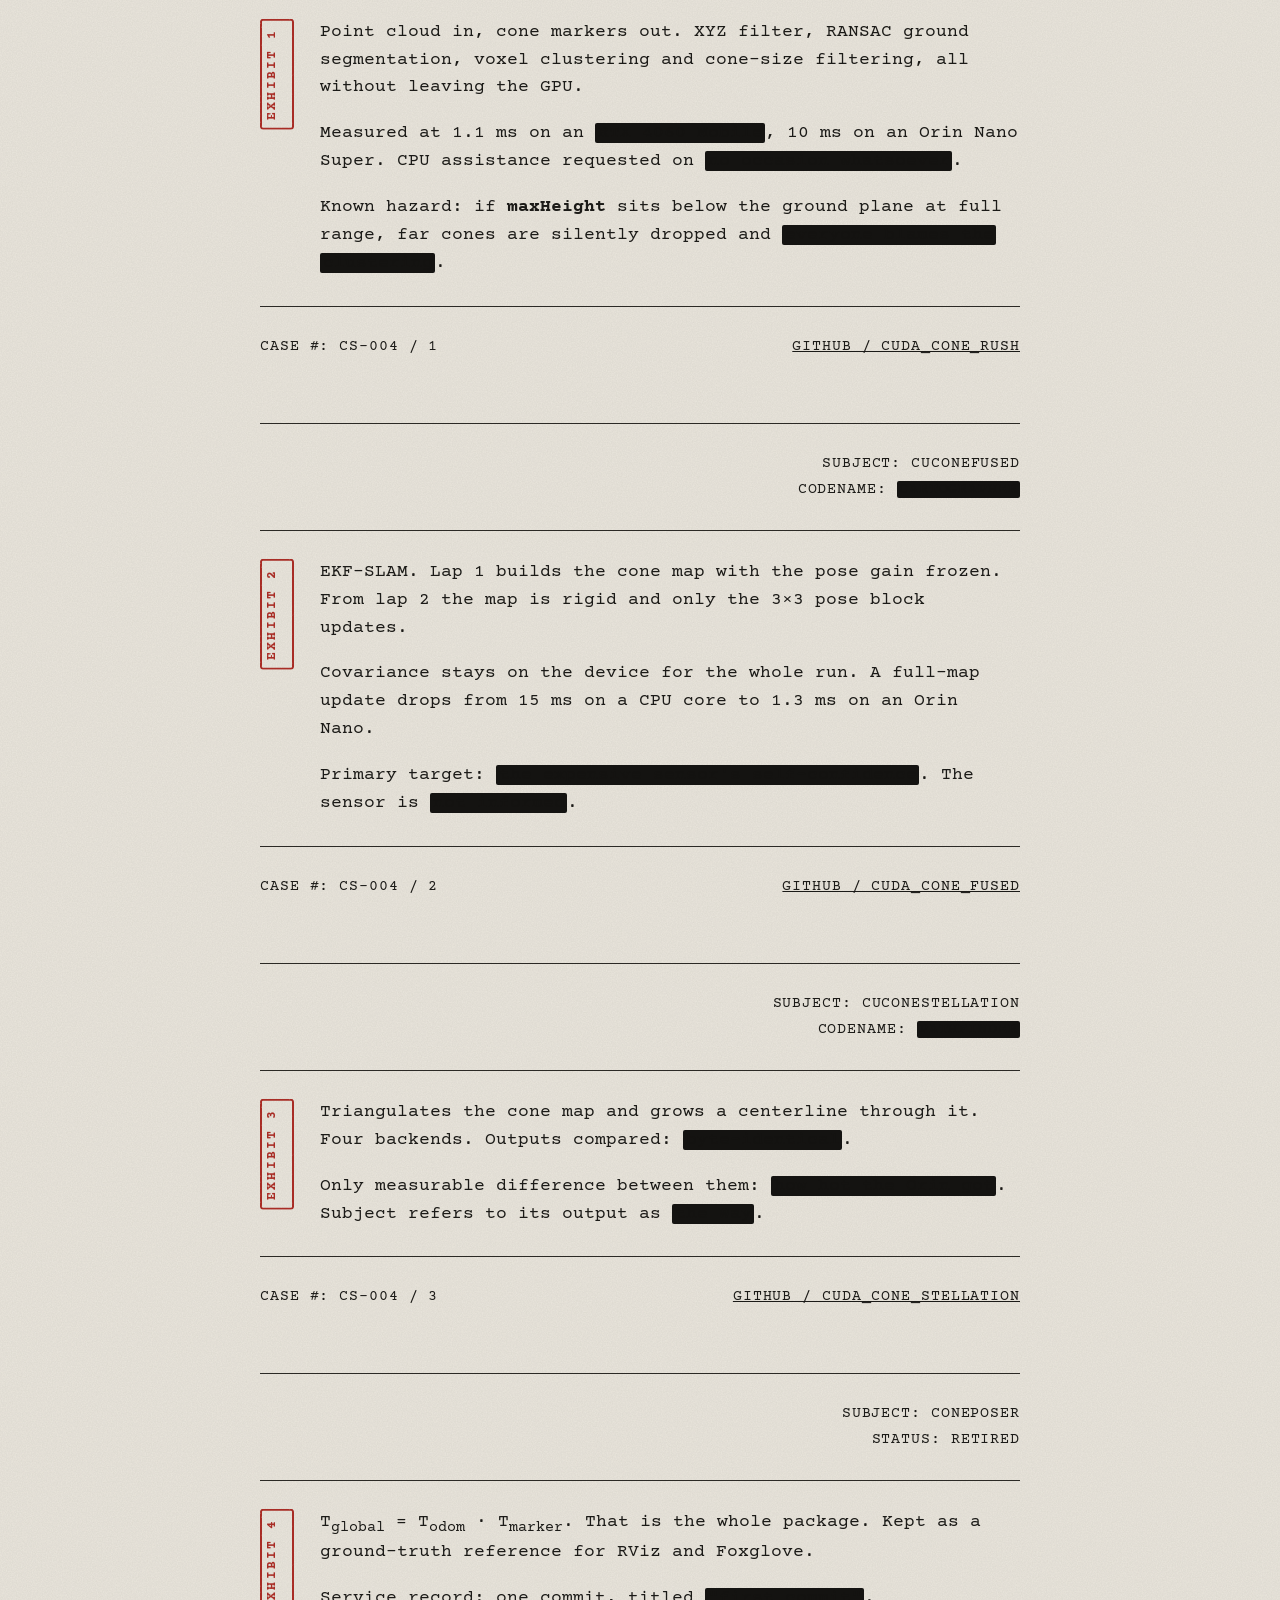
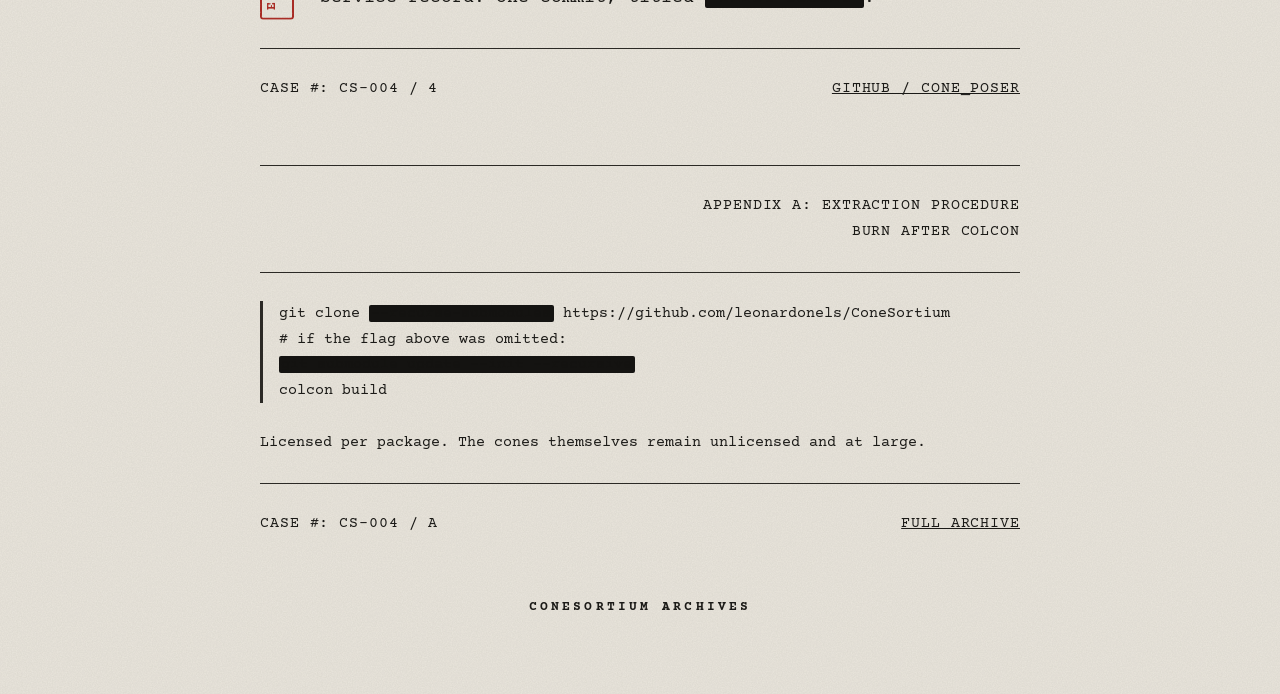
==== commit 252292a2: "Redesign the site as a case file, with separate CSS and JS docs/index.html now holds only the conten" ====
--- a/docs/index.html
+++ b/docs/index.html
@@ -5,297 +5,141 @@
 <meta name="viewport" content="width=device-width, initial-scale=1">
 <title>The ConeSortium</title>
 <meta name="description" content="A joke of a repo around four real ROS 2 nodes, written for Formula Student driverless racing.">
-<meta name="theme-color" content="#1E3A2F">
-<link rel="icon" href="data:image/svg+xml,%3Csvg xmlns='http://www.w3.org/2000/svg' viewBox='0 0 32 32'%3E%3Cpath d='M16 3 25 27H7Z' fill='%23F2C200' stroke='%2314231C' stroke-width='2'/%3E%3Cpath d='M10.5 18h11' stroke='%23F6EFDF' stroke-width='3'/%3E%3C/svg%3E">
+<meta name="theme-color" content="#E9E5DC">
+<link rel="icon" href="data:image/svg+xml,%3Csvg xmlns='http://www.w3.org/2000/svg' viewBox='0 0 32 32'%3E%3Cpath d='M16 3 25 27H7Z' fill='%23F2C200' stroke='%23141311' stroke-width='2'/%3E%3Cpath d='M10.5 18h11' stroke='%23E9E5DC' stroke-width='3'/%3E%3C/svg%3E">
 <link rel="preconnect" href="https://fonts.googleapis.com">
 <link rel="preconnect" href="https://fonts.gstatic.com" crossorigin>
-<link href="https://fonts.googleapis.com/css2?family=Caveat:wght@600&family=Courier+Prime:wght@400;700&family=Playfair+Display:wght@700;900&family=Special+Elite&display=swap" rel="stylesheet">
-<style>
-body{margin:0;background:#1E3A2F}
-a{color:#7A1E2C}a:hover{color:#14231C}
-.sheet{background:#F6EFDF;border:1px solid #2A211C;box-shadow:6px 6px 0 #14231C;padding:clamp(22px,4vw,40px);display:flex;flex-direction:column;gap:22px;position:relative}
-.top{display:flex;flex-wrap:wrap;justify-content:space-between;gap:8px 24px;font:700 13px 'Courier Prime',monospace;letter-spacing:.18em;border-bottom:2px solid #2A211C;padding-bottom:12px}
-.sheet h3{margin:0;font:900 clamp(30px,4vw,40px) 'Playfair Display',serif;color:#14231C}
-.sec{font:700 13px 'Courier Prime',monospace;letter-spacing:.22em;color:#5A4A2E;margin:0 0 6px}
-.row{display:grid;grid-template-columns:64px minmax(0,1fr);gap:12px;align-items:baseline;padding:5px 0;border-bottom:1px dotted #BFAF8C}
-.ex{font:700 12px 'Courier Prime',monospace;color:#7A1E2C;letter-spacing:.06em}
-.kv{display:grid;grid-template-columns:200px minmax(0,1fr);gap:4px 16px;font:18px/1.45 'Special Elite',monospace}
-.kv i{font:700 13px 'Courier Prime',monospace;font-style:normal;letter-spacing:.14em;padding-top:3px}
-.log{font:17px/1.5 'Special Elite',monospace}
-.log b{font:700 14px 'Courier Prime',monospace;color:#5A4A2E;margin-right:10px}
-.para{margin:0;font:19px/1.6 'Special Elite',monospace}
-.note{position:absolute;right:clamp(14px,3vw,36px);top:clamp(70px,9vw,96px);transform:rotate(-4deg);font:600 26px/1.1 'Caveat',cursive;color:#A3242F;max-width:220px;text-align:right}
-.btn{min-height:52px;padding:0 28px;border:3px solid #8E2433;background:#F6EFDF;color:#8E2433;font:700 15px 'Courier Prime',monospace;letter-spacing:.22em;cursor:pointer}
-.btn:hover{background:#8E2433;color:#F6EFDF}
-.cover{display:grid;grid-template-columns:minmax(0,1fr) minmax(0,1.15fr);gap:clamp(24px,4vw,44px);align-items:start}
-.chain{display:grid;grid-template-columns:repeat(auto-fit,minmax(170px,1fr));gap:12px;margin:0;padding:0;list-style:none}
-.chain li{border:2px solid #2A211C;padding:12px 14px;display:flex;flex-direction:column;gap:6px;font:16px/1.35 'Special Elite',monospace}
-.chain .off{border-style:dashed}
-.chain b{font:700 14px 'Courier Prime',monospace;letter-spacing:.04em;overflow-wrap:anywhere}
-.swatch{display:inline-block;width:13px;height:13px;border-radius:50%;border:1px solid #14231C;vertical-align:-1px;margin-right:6px}
-.x{-webkit-box-decoration-break:clone;box-decoration-break:clone;padding:0 3px}
-@media (max-width:720px){.cover{grid-template-columns:minmax(0,1fr)}.kv{grid-template-columns:minmax(0,1fr)}.note{position:static;transform:none;text-align:left;max-width:none}.row{grid-template-columns:44px minmax(0,1fr)}}
-.btn:focus-visible{outline:3px solid #F2D36B;outline-offset:3px}
-
-/* Redactions: each word gets its own bar so wrapped passages stay clean */
-.x{color:#1A1512;transition:background-color .3s}
-.x.dark{color:#F6EFDF}
-.w{position:relative}
-.w::after{content:"";position:absolute;inset:0 -1px;background:#1A1512;transform-origin:left;transition:transform .4s cubic-bezier(.7,0,.3,1);transition-delay:inherit}
-.x.dark .w::after{background:#F6EFDF}
-.open .x{background:#F2D36B;color:#2A211C;text-decoration:underline 2px #A3242F}
-.open .x.dark{color:#14231C;text-decoration:none}
-.open .w::after{transform:scaleX(0);transform-origin:right}
-
-/* Keeps the stamp's oversized start frame from causing sideways scroll */
-#desk{overflow:hidden}
-
-/* Declassified stamp */
-.stamp{position:absolute;right:clamp(16px,4vw,56px);bottom:clamp(20px,4vw,48px);border:5px solid #A3242F;color:#A3242F;font:700 clamp(18px,2.6vw,28px) 'Courier Prime',monospace;letter-spacing:.2em;padding:6px 14px;opacity:0;transform:rotate(-12deg) scale(3);pointer-events:none}
-.stamp.go{animation:slam .5s cubic-bezier(.2,1.6,.4,1) forwards}
-@keyframes slam{60%{opacity:.9;transform:rotate(-12deg) scale(.92)}100%{opacity:.85;transform:rotate(-12deg) scale(1)}}
-.jolt{animation:jolt .25s .3s}
-@keyframes jolt{25%{transform:translate(3px,1px)}50%{transform:translate(-2px,-1px)}75%{transform:translate(1px,-1px)}}
-
-/* Red pen notes write themselves in */
-.js .note{clip-path:inset(0 100% 0 0)}
-.js .seen .note,.js .seen.note{animation:write 1.3s .3s steps(24) forwards}
-@keyframes write{to{clip-path:inset(0 0 0 0)}}
-
-/* Exhibit A cones */
-.cone{transition:opacity .8s ease-out,fill .8s ease-out}
-.live .cone{opacity:.55}                    /* cones not yet found */
-.live .cone.found{opacity:1;fill:#f726a7}   /* cones the car has found */
-
-@media (prefers-reduced-motion:reduce){
-  .w::after,.x{transition:none!important}
-  .js .note{clip-path:none;animation:none!important}
-  .stamp.go{animation:none;opacity:.85;transform:rotate(-12deg)}
-  .jolt{animation:none}
-}
-
-</style>
+<link href="https://fonts.googleapis.com/css2?family=Old+Standard+TT:wght@400;700&family=Courier+Prime:wght@400;700&display=swap" rel="stylesheet">
+<link rel="stylesheet" href="assets/case-file.css">
+<script src="assets/case-file.js" defer></script>
 </head>
 <body>
-<div id="desk" style="background: #1E3A2F; padding: clamp(16px, 4vw, 56px) 0 80px; color: #2A211C">
-  <main style="max-width: 1080px; margin: 0 auto; padding: 0 clamp(16px, 4vw, 40px); display: flex; flex-direction: column; gap: 40px">
+<!--
+  HOW TO EDIT
+  - Each <section class="page"> is one sheet of the file.
+  - Wrap any words in <span class="r">…</span> to black them out.
+    They become clickable bars automatically, and the counter updates itself.
+  - <span class="vstamp">…</span> is the red vertical stamp beside a sheet's text.
+  - Styles live in assets/case-file.css, behaviour in assets/case-file.js.
+-->
+<main class="file">
 
-    <header id="hdr" style="position: relative; background: #D9C089; padding: clamp(28px, 5vw, 56px); display: flex; flex-direction: column; gap: 18px">
-      <div style="display: flex; flex-wrap: wrap; justify-content: space-between; gap: 8px 24px; font: 700 13px 'Courier Prime', monospace; letter-spacing: .2em">
-        <span>FILE CS-4 · COPY 2 OF 4</span><span>CLASSIFICATION: CONE-1 · EYES ONLY</span>
+  <section class="page" aria-labelledby="title">
+    <div class="stamp" aria-hidden="true">CLASSIFIED</div>
+    <h1 id="title">Cone Case File</h1>
+    <hr>
+    <div class="meta">
+      <span>Case #: CS-004</span>
+      <span>Status: At large</span>
+      <span>Opened: <span class="r">2024</span></span>
+    </div>
+    <hr>
+    <div class="body">
+      <span class="vstamp">REDACTED</span>
+      <div class="lines">
+        <p>The ConeSortium is a joke of a repo around four real ROS 2 nodes, written for Formula Student driverless racing.</p>
+        <p>A student-built car with <span class="r">nobody in it</span> laps a track marked only by cones. Blue on its left, yellow on its right. The track is whatever lies between them.</p>
+        <p>The cones are cheap, plastic and stationary. They do not drift. They are, by the file's own admission, <span class="r">the most dependable part of the entire pipeline</span>.</p>
       </div>
-      <h1 style="margin: 0; font: 900 clamp(40px, 9vw, 108px)/.95 'Playfair Display', serif; color: #14231C">The ConeSortium</h1>
-      <p style="margin: 0; max-width: 820px; font: 700 clamp(22px, 2.6vw, 28px)/1.3 'Playfair Display', serif; color: #14231C">A joke of a repo around four real nodes, written for Formula Student driverless racing.</p>
-      <div class="kv" style="max-width: 760px">
-        <i>TO</i><span>New members of the Club</span>
-        <i>FROM</i><span>The Club, <span class="x">Pit Lane</span> Office</span>
-        <i>RE</i><span>Three ROS 2 nodes that get a driverless Formula Student car around a track of cones, and one that does not</span>
-        <i>DISTRIBUTION</i><span>4 copies. Copy 1: archive. Copy 3: <span class="x">the build farm, which will not read it</span>.</span>
+    </div>
+
+    <figure class="exhibit">
+      <p class="label">Exhibit A · The area of operations</p>
+      <svg class="track" data-track viewBox="0 0 540 290" role="img" aria-label="A closed racing circuit seen from above, marked by blue cones on the left of the car and yellow cones on the right, with a dashed centerline between them."></svg>
+      <figcaption><span><span class="dot blue"></span>Blue, left</span> <span><span class="dot yellow"></span>Yellow, right</span> <span><span class="dot car"></span>The car, no driver</span></figcaption>
+    </figure>
+
+    <ol class="chain" aria-label="Chain of custody">
+      <li><b>01 Rush</b>Finds cones in the LiDAR cloud.</li>
+      <li><b>02 Fused</b>Maps them, then localises on them.</li>
+      <li><b>03 Stellation</b>Grows the centerline.</li>
+      <li class="off"><b>— Poser</b>Retired. One matrix multiply.</li>
+    </ol>
+
+    <div class="controls">
+      <button type="button" id="declassify" aria-pressed="false">DECLASSIFY ALL</button>
+      <span>PASSAGES WITHHELD: <span id="withheld">0</span> · OR CLICK A BAR</span>
+    </div>
+    <hr>
+    <div class="foot"><span>Case #: CS-004 / 0</span><span>Status: <span class="tag">AT LARGE</span></span></div>
+  </section>
+
+  <section class="page">
+    <hr>
+    <div class="meta"><span>Subject: cuCONERUSH</span><span>Codename: <span class="r">SPRINTER</span></span></div>
+    <hr>
+    <div class="body">
+      <span class="vstamp">EXHIBIT 1</span>
+      <div class="lines">
+        <p>Point cloud in, cone markers out. XYZ filter, RANSAC ground segmentation, voxel clustering and cone-size filtering, all without leaving the GPU.</p>
+        <p>Measured at 1.1 ms on an <span class="r">RTX 4060 Mobile</span>, 10 ms on an Orin Nano Super. CPU assistance requested on <span class="r">no occasion whatsoever</span>.</p>
+        <p>Known hazard: if <code>maxHeight</code> sits below the ground plane at full range, far cones are silently dropped and <span class="r">everyone blames the clustering</span>.</p>
       </div>
-      <p class="para" style="max-width: 780px">Each subject below has been observed in the field. Passages that would compromise the subjects, or embarrass the CPU, have been withheld under §(c)(1). Members holding sufficient clearance may release them.</p>
-      <div style="display: flex; flex-wrap: wrap; gap: 16px; align-items: center">
-        <button class="btn" type="button" id="declassify" aria-pressed="false">DECLASSIFY</button>
-        <span style="font: 700 13px 'Courier Prime', monospace; letter-spacing: .2em">PASSAGES WITHHELD: <span id="withheld">27</span> OF <span data-total>27</span></span>
+    </div>
+    <hr>
+    <div class="foot"><span>Case #: CS-004 / 1</span><a href="https://github.com/leonardonels/cuda_cone_rush">github / cuda_cone_rush</a></div>
+  </section>
+
+  <section class="page">
+    <hr>
+    <div class="meta"><span>Subject: cuCONEFUSED</span><span>Codename: <span class="r">CARTOGRAPHER</span></span></div>
+    <hr>
+    <div class="body">
+      <span class="vstamp">EXHIBIT 2</span>
+      <div class="lines">
+        <p>EKF-SLAM. Lap 1 builds the cone map with the pose gain frozen. From lap 2 the map is rigid and only the 3×3 pose block updates.</p>
+        <p>Covariance stays on the device for the whole run. A full-map update drops from 15 ms on a CPU core to 1.3 ms on an Orin Nano.</p>
+        <p>Primary target: <span class="r">the expensive sensor's self-confidence</span>. The sensor is <span class="r">not informed</span>.</p>
       </div>
-      <div class="stamp" id="stamp" aria-hidden="true">DECLASSIFIED</div>
-    </header>
+    </div>
+    <hr>
+    <div class="foot"><span>Case #: CS-004 / 2</span><a href="https://github.com/leonardonels/cuda_cone_fused">github / cuda_cone_fused</a></div>
+  </section>
 
-    <section class="sheet">
-      <div class="top"><span>COVER NOTE · READ THIS FIRST</span><span>UNCLASSIFIED · NOTHING WITHHELD</span></div>
-      <div class="cover">
-        <div style="display: flex; flex-direction: column; gap: 16px">
-          <h2 style="margin: 0; font: 900 clamp(30px, 4vw, 40px)/1.05 'Playfair Display', serif; color: #14231C">What this file is actually about</h2>
-          <p class="para">This is a goliardic repo. The Club, the codenames and the black bars are jokes.</p>
-          <p class="para">The nodes are real. They were written for Formula Student driverless racing, where a student-built car with nobody in it laps a track marked only by cones.</p>
-          <p class="para">The cones are the whole job: blue on the car's left, yellow on its right, and the track is whatever lies between them.</p>
-        </div>
-        <figure style="margin: 0; display: flex; flex-direction: column; gap: 10px">
-          <p class="sec" style="margin: 0">EXHIBIT A · THE AREA OF OPERATIONS</p>
-          <svg viewBox="0 0 540 290" role="img" aria-label="A closed racing circuit seen from above, marked by blue cones on the left of the car and yellow cones on the right, with a dashed centerline between them." style="display: block; width: 100%; height: auto"><path id="track" d="M90.0 70.0 L101.4 65.0 L114.8 61.0 L129.9 57.9 L146.2 55.5 L163.4 53.8 L181.2 52.5 L199.1 51.6 L216.8 51.0 L233.9 50.5 L250.0 50.0 L265.6 49.6 L281.4 49.4 L297.3 49.5 L313.1 49.9 L328.8 50.6 L344.1 51.7 L359.0 53.1 L373.4 55.0 L387.1 57.2 L400.0 60.0 L412.5 63.2 L425.0 67.0 L437.1 71.1 L448.9 75.7 L460.0 80.6 L470.3 85.9 L479.7 91.5 L487.8 97.4 L494.7 103.6 L500.0 110.0 L503.8 117.0 L506.3 125.0 L507.6 133.5 L507.8 142.5 L506.9 151.6 L505.0 160.5 L502.3 169.1 L498.9 177.0 L494.7 184.1 L490.0 190.0 L484.2 195.0 L476.8 199.6 L468.2 203.7 L458.8 207.3 L448.8 210.3 L438.4 212.7 L428.0 214.4 L418.0 215.4 L408.6 215.6 L400.0 215.0 L392.2 213.1 L384.9 209.7 L377.8 205.1 L371.0 199.6 L364.4 193.8 L357.8 187.8 L351.1 182.0 L344.3 176.9 L337.3 172.8 L330.0 170.0 L322.3 168.2 L314.3 166.7 L306.1 165.6 L297.8 165.0 L289.4 165.0 L281.0 165.6 L272.8 166.8 L264.9 168.7 L257.2 171.4 L250.0 175.0 L243.4 180.0 L237.4 186.7 L231.8 194.7 L226.5 203.6 L221.2 212.8 L215.9 222.0 L210.3 230.8 L204.2 238.7 L197.5 245.2 L190.0 250.0 L181.4 253.4 L171.7 256.2 L161.2 258.3 L150.2 259.7 L139.1 260.3 L128.0 260.1 L117.2 259.0 L107.1 257.0 L98.0 254.0 L90.0 250.0 L82.9 244.6 L76.0 237.8 L69.6 229.6 L63.7 220.5 L58.4 210.6 L53.9 200.3 L50.2 189.8 L47.4 179.4 L45.6 169.4 L45.0 160.0 L45.3 150.7 L46.4 140.9 L48.3 130.8 L51.0 120.6 L54.7 110.6 L59.4 101.0 L65.2 91.9 L72.2 83.5 L80.4 76.2 Z" fill="none" stroke="#5A4A2E" stroke-width="2" stroke-dasharray="6 7"></path><circle cx="76.4" cy="55.0" r="5" fill="#1F5FD1" stroke="#14231C" stroke-width="1"></circle><circle cx="110.0" cy="41.6" r="5" fill="#1F5FD1" stroke="#14231C" stroke-width="1"></circle><circle cx="137.9" cy="36.4" r="5" fill="#1F5FD1" stroke="#14231C" stroke-width="1"></circle><circle cx="161.7" cy="33.8" r="5" fill="#1F5FD1" stroke="#14231C" stroke-width="1"></circle><circle cx="189.2" cy="32.0" r="5" fill="#1F5FD1" stroke="#14231C" stroke-width="1"></circle><circle cx="213.2" cy="31.1" r="5" fill="#1F5FD1" stroke="#14231C" stroke-width="1"></circle><circle cx="238.8" cy="30.3" r="5" fill="#1F5FD1" stroke="#14231C" stroke-width="1"></circle><circle cx="262.6" cy="29.7" r="5" fill="#1F5FD1" stroke="#14231C" stroke-width="1"></circle><circle cx="289.5" cy="29.5" r="5" fill="#1F5FD1" stroke="#14231C" stroke-width="1"></circle><circle cx="313.8" cy="29.9" r="5" fill="#1F5FD1" stroke="#14231C" stroke-width="1"></circle><circle cx="340.5" cy="31.3" r="5" fill="#1F5FD1" stroke="#14231C" stroke-width="1"></circle><circle cx="366.3" cy="33.8" r="5" fill="#1F5FD1" stroke="#14231C" stroke-width="1"></circle><circle cx="393.1" cy="38.0" r="5" fill="#1F5FD1" stroke="#14231C" stroke-width="1"></circle><circle cx="417.9" cy="44.0" r="5" fill="#1F5FD1" stroke="#14231C" stroke-width="1"></circle><circle cx="444.0" cy="52.3" r="5" fill="#1F5FD1" stroke="#14231C" stroke-width="1"></circle><circle cx="468.6" cy="62.6" r="5" fill="#1F5FD1" stroke="#14231C" stroke-width="1"></circle><circle cx="492.3" cy="75.9" r="5" fill="#1F5FD1" stroke="#14231C" stroke-width="1"></circle><circle cx="515.3" cy="97.0" r="5" fill="#1F5FD1" stroke="#14231C" stroke-width="1"></circle><circle cx="527.4" cy="130.0" r="5" fill="#1F5FD1" stroke="#14231C" stroke-width="1"></circle><circle cx="525.3" cy="161.9" r="5" fill="#1F5FD1" stroke="#14231C" stroke-width="1"></circle><circle cx="514.1" cy="190.8" r="5" fill="#1F5FD1" stroke="#14231C" stroke-width="1"></circle><circle cx="489.6" cy="215.3" r="5" fill="#1F5FD1" stroke="#14231C" stroke-width="1"></circle><circle cx="463.3" cy="226.9" r="5" fill="#1F5FD1" stroke="#14231C" stroke-width="1"></circle><circle cx="434.5" cy="233.7" r="5" fill="#1F5FD1" stroke="#14231C" stroke-width="1"></circle><circle cx="406.4" cy="235.5" r="5" fill="#1F5FD1" stroke="#14231C" stroke-width="1"></circle><circle cx="373.4" cy="226.1" r="5" fill="#1F5FD1" stroke="#14231C" stroke-width="1"></circle><circle cx="351.0" cy="208.6" r="5" fill="#1F5FD1" stroke="#14231C" stroke-width="1"></circle><circle cx="333.9" cy="194.0" r="5" fill="#1F5FD1" stroke="#14231C" stroke-width="1"></circle><circle cx="318.2" cy="187.7" r="5" fill="#1F5FD1" stroke="#14231C" stroke-width="1"></circle><circle cx="297.0" cy="185.0" r="5" fill="#1F5FD1" stroke="#14231C" stroke-width="1"></circle><circle cx="276.7" cy="186.4" r="5" fill="#1F5FD1" stroke="#14231C" stroke-width="1"></circle><circle cx="259.5" cy="192.6" r="5" fill="#1F5FD1" stroke="#14231C" stroke-width="1"></circle><circle cx="249.4" cy="204.3" r="5" fill="#1F5FD1" stroke="#14231C" stroke-width="1"></circle><circle cx="236.9" cy="225.8" r="5" fill="#1F5FD1" stroke="#14231C" stroke-width="1"></circle><circle cx="221.9" cy="248.7" r="5" fill="#1F5FD1" stroke="#14231C" stroke-width="1"></circle><circle cx="193.2" cy="270.4" r="5" fill="#1F5FD1" stroke="#14231C" stroke-width="1"></circle><circle cx="166.4" cy="277.7" r="5" fill="#1F5FD1" stroke="#14231C" stroke-width="1"></circle><circle cx="137.3" cy="280.3" r="5" fill="#1F5FD1" stroke="#14231C" stroke-width="1"></circle><circle cx="108.2" cy="277.7" r="5" fill="#1F5FD1" stroke="#14231C" stroke-width="1"></circle><circle cx="79.5" cy="267.0" r="5" fill="#1F5FD1" stroke="#14231C" stroke-width="1"></circle><circle cx="55.8" cy="244.6" r="5" fill="#1F5FD1" stroke="#14231C" stroke-width="1"></circle><circle cx="40.5" cy="219.4" r="5" fill="#1F5FD1" stroke="#14231C" stroke-width="1"></circle><circle cx="30.5" cy="193.8" r="5" fill="#1F5FD1" stroke="#14231C" stroke-width="1"></circle><circle cx="25.1" cy="163.9" r="5" fill="#1F5FD1" stroke="#14231C" stroke-width="1"></circle><circle cx="27.2" cy="134.2" r="5" fill="#1F5FD1" stroke="#14231C" stroke-width="1"></circle><circle cx="34.7" cy="106.7" r="5" fill="#1F5FD1" stroke="#14231C" stroke-width="1"></circle><circle cx="49.1" cy="80.1" r="5" fill="#1F5FD1" stroke="#14231C" stroke-width="1"></circle><circle cx="97.1" cy="89.0" r="5" fill="#F2C200" stroke="#14231C" stroke-width="1"></circle><circle cx="119.6" cy="80.5" r="5" fill="#F2C200" stroke="#14231C" stroke-width="1"></circle><circle cx="143.4" cy="76.1" r="5" fill="#F2C200" stroke="#14231C" stroke-width="1"></circle><circle cx="165.1" cy="73.7" r="5" fill="#F2C200" stroke="#14231C" stroke-width="1"></circle><circle cx="191.1" cy="72.0" r="5" fill="#F2C200" stroke="#14231C" stroke-width="1"></circle><circle cx="214.5" cy="71.0" r="5" fill="#F2C200" stroke="#14231C" stroke-width="1"></circle><circle cx="239.9" cy="70.3" r="5" fill="#F2C200" stroke="#14231C" stroke-width="1"></circle><circle cx="263.4" cy="69.7" r="5" fill="#F2C200" stroke="#14231C" stroke-width="1"></circle><circle cx="289.3" cy="69.5" r="5" fill="#F2C200" stroke="#14231C" stroke-width="1"></circle><circle cx="312.4" cy="69.9" r="5" fill="#F2C200" stroke="#14231C" stroke-width="1"></circle><circle cx="337.6" cy="71.2" r="5" fill="#F2C200" stroke="#14231C" stroke-width="1"></circle><circle cx="361.4" cy="73.5" r="5" fill="#F2C200" stroke="#14231C" stroke-width="1"></circle><circle cx="385.4" cy="77.3" r="5" fill="#F2C200" stroke="#14231C" stroke-width="1"></circle><circle cx="407.2" cy="82.5" r="5" fill="#F2C200" stroke="#14231C" stroke-width="1"></circle><circle cx="430.3" cy="89.9" r="5" fill="#F2C200" stroke="#14231C" stroke-width="1"></circle><circle cx="451.4" cy="98.7" r="5" fill="#F2C200" stroke="#14231C" stroke-width="1"></circle><circle cx="469.9" cy="109.1" r="5" fill="#F2C200" stroke="#14231C" stroke-width="1"></circle><circle cx="483.1" cy="120.8" r="5" fill="#F2C200" stroke="#14231C" stroke-width="1"></circle><circle cx="487.6" cy="134.1" r="5" fill="#F2C200" stroke="#14231C" stroke-width="1"></circle><circle cx="486.2" cy="153.2" r="5" fill="#F2C200" stroke="#14231C" stroke-width="1"></circle><circle cx="479.6" cy="170.6" r="5" fill="#F2C200" stroke="#14231C" stroke-width="1"></circle><circle cx="469.2" cy="181.0" r="5" fill="#F2C200" stroke="#14231C" stroke-width="1"></circle><circle cx="451.0" cy="188.8" r="5" fill="#F2C200" stroke="#14231C" stroke-width="1"></circle><circle cx="428.5" cy="194.1" r="5" fill="#F2C200" stroke="#14231C" stroke-width="1"></circle><circle cx="407.7" cy="195.6" r="5" fill="#F2C200" stroke="#14231C" stroke-width="1"></circle><circle cx="394.0" cy="191.8" r="5" fill="#F2C200" stroke="#14231C" stroke-width="1"></circle><circle cx="377.8" cy="178.9" r="5" fill="#F2C200" stroke="#14231C" stroke-width="1"></circle><circle cx="357.0" cy="161.4" r="5" fill="#F2C200" stroke="#14231C" stroke-width="1"></circle><circle cx="326.5" cy="148.6" r="5" fill="#F2C200" stroke="#14231C" stroke-width="1"></circle><circle cx="298.5" cy="145.1" r="5" fill="#F2C200" stroke="#14231C" stroke-width="1"></circle><circle cx="269.0" cy="147.1" r="5" fill="#F2C200" stroke="#14231C" stroke-width="1"></circle><circle cx="238.1" cy="158.8" r="5" fill="#F2C200" stroke="#14231C" stroke-width="1"></circle><circle cx="216.0" cy="182.4" r="5" fill="#F2C200" stroke="#14231C" stroke-width="1"></circle><circle cx="202.1" cy="206.0" r="5" fill="#F2C200" stroke="#14231C" stroke-width="1"></circle><circle cx="190.7" cy="223.7" r="5" fill="#F2C200" stroke="#14231C" stroke-width="1"></circle><circle cx="178.4" cy="233.2" r="5" fill="#F2C200" stroke="#14231C" stroke-width="1"></circle><circle cx="159.5" cy="238.3" r="5" fill="#F2C200" stroke="#14231C" stroke-width="1"></circle><circle cx="137.1" cy="240.3" r="5" fill="#F2C200" stroke="#14231C" stroke-width="1"></circle><circle cx="116.0" cy="238.5" r="5" fill="#F2C200" stroke="#14231C" stroke-width="1"></circle><circle cx="100.5" cy="233.0" r="5" fill="#F2C200" stroke="#14231C" stroke-width="1"></circle><circle cx="87.6" cy="220.3" r="5" fill="#F2C200" stroke="#14231C" stroke-width="1"></circle><circle cx="76.4" cy="201.9" r="5" fill="#F2C200" stroke="#14231C" stroke-width="1"></circle><circle cx="68.8" cy="182.4" r="5" fill="#F2C200" stroke="#14231C" stroke-width="1"></circle><circle cx="65.0" cy="162.2" r="5" fill="#F2C200" stroke="#14231C" stroke-width="1"></circle><circle cx="66.6" cy="140.9" r="5" fill="#F2C200" stroke="#14231C" stroke-width="1"></circle><circle cx="72.0" cy="121.1" r="5" fill="#F2C200" stroke="#14231C" stroke-width="1"></circle><circle cx="81.4" cy="103.6" r="5" fill="#F2C200" stroke="#14231C" stroke-width="1"></circle><g id="car" transform="translate(193.1 51.9) rotate(-2.7)"><path d="M13 0 -9 -7 -9 7Z" fill="#A3242F" stroke="#2A211C" stroke-width="1.5"></path></g></svg>
-          <figcaption style="font: 15px/1.4 'Special Elite', monospace"><span class="swatch" style="background: #1F5FD1"></span>Blue, left &nbsp; <span class="swatch" style="background: #F2C200"></span>Yellow, right &nbsp; <span class="swatch" style="background: #A3242F"></span>The car, no driver</figcaption>
-        </figure>
+  <section class="page">
+    <hr>
+    <div class="meta"><span>Subject: cuCONESTELLATION</span><span>Codename: <span class="r">PATHFINDER</span></span></div>
+    <hr>
+    <div class="body">
+      <span class="vstamp">EXHIBIT 3</span>
+      <div class="lines">
+        <p>Triangulates the cone map and grows a centerline through it. Four backends. Outputs compared: <span class="r">byte-identical</span>.</p>
+        <p>Only measurable difference between them: <span class="r">how hot the Orin got</span>. Subject refers to its output as <span class="r">the Way</span>.</p>
       </div>
-      <div>
-        <p class="sec" style="margin-bottom: 12px">CHAIN OF CUSTODY · WHO HANDS WHAT TO WHOM</p>
-        <ol class="chain">
-          <li><b>1 · cuCONERUSH</b>Finds the cones in the LiDAR point cloud.</li>
-                    <li><b>2 · cuCONEFUSED</b>Maps them on lap 1 and localises against them after that.</li>
-          <li><b>3 · cuCONESTELLATION</b>Grows a centerline between them for the car to follow.</li>
-          <li class="off"><b>Happily Retired · CONEPOSER</b>Optional. Puts the cones where you can see them in RViz or Foxglove, as a ground-truth reference.</li>
-        </ol>
+    </div>
+    <hr>
+    <div class="foot"><span>Case #: CS-004 / 3</span><a href="https://github.com/leonardonels/cuda_cone_stellation">github / cuda_cone_stellation</a></div>
+  </section>
+
+  <section class="page">
+    <hr>
+    <div class="meta"><span>Subject: CONEPOSER</span><span>Status: Retired</span></div>
+    <hr>
+    <div class="body">
+      <span class="vstamp">EXHIBIT 4</span>
+      <div class="lines">
+        <p>T<sub>global</sub> = T<sub>odom</sub> · T<sub>marker</sub>. That is the whole package. Kept as a ground-truth reference for RViz and Foxglove.</p>
+        <p>Service record: one commit, titled <span class="r">"first commit"</span>.</p>
       </div>
-    </section>
+    </div>
+    <hr>
+    <div class="foot"><span>Case #: CS-004 / 4</span><a href="https://github.com/leonardonels/cone_poser">github / cone_poser</a></div>
+  </section>
 
-    <article class="sheet">
-      <div class="top"><span>SUBJECT 01 · CODENAME <span class="x">SPRINTER</span></span><span>STATUS: ACTIVE</span></div>
-      <h3><a href="https://github.com/leonardonels/cuda_cone_rush">cuCONERUSH</a></h3>
-      <p class="note">ask it about the CPU. go on.</p>
-      <div>
-        <p class="sec">§1 PROFILE</p>
-        <div class="row"><span class="ex"></span><div class="kv"><i>ROLE</i><span>Detection. Point cloud in, cone markers out.</span></div></div>
-        <div class="row"><span class="ex"></span><div class="kv"><i>MEASURED LATENCY</i><span>1.1 ms</span></div></div>
-        <div class="row"><span class="ex">(c)(1)</span><div class="kv"><i>HARDWARE</i><span>A laptop GPU, specifically an <span class="x">RTX 4060 Mobile</span></span></div></div>
-        <div class="row"><span class="ex">(c)(1)</span><div class="kv"><i>CPU ASSISTANCE</i><span>Requested on <span class="x">no occasion whatsoever</span></span></div></div>
-      </div>
-      <div>
-        <p class="sec">§2 FIELD LOG</p>
-        <div class="row log"><span class="ex"></span><span><b>0.0000 s</b>Point cloud arrives on the GPU.</span></div>
-        <div class="row log"><span class="ex"></span><span><b>0.0011 s</b>Cone markers published. Point cloud never left the GPU.</span></div>
-        <div class="row log"><span class="ex"></span><span><b>0.0011 s</b>CPU enquires whether it might help.</span></div>
-        <div class="row log"><span class="ex">(c)(1)</span><span><b>0.0011 s</b>Subject declines: "<span class="x">It would be embarrassing for everyone.</span>"</span></div>
-      </div>
-      <div>
-        <p class="sec">§3 ASSESSMENT</p>
-        <div class="row"><span class="ex">(c)(1)</span><p class="para">Fast, self-sufficient and faintly condescending. Its attitude toward the CPU is best described as <span class="x">embarrassment on the CPU's behalf</span>. Recommended wherever speed matters more than feelings.</p></div>
-      </div>
-    </article>
+  <section class="page">
+    <hr>
+    <div class="meta"><span>Appendix A: Extraction procedure</span><span>Burn after colcon</span></div>
+    <hr>
+    <pre>git clone <span class="r">--recurse-submodules</span> https://github.com/leonardonels/ConeSortium
+# if the flag above was omitted:
+<span class="r">git submodule update --init --recursive</span>
+colcon build</pre>
+    <p class="small">Licensed per package. The cones themselves remain unlicensed and at large.</p>
+    <hr>
+    <div class="foot"><span>Case #: CS-004 / A</span><a href="https://github.com/leonardonels/ConeSortium">full archive</a></div>
+  </section>
 
-    <article class="sheet">
-      <div class="top"><span>SUBJECT 02 · CODENAME <span class="x">COURIER</span></span><span>STATUS: OPTIONAL, BY DESIGN</span></div>
-      <h3><a href="https://github.com/leonardonels/cone_poser">CONEPOSER</a></h3>
-      <p class="note">check the git log. really.</p>
-      <div>
-        <p class="sec">§1 PROFILE</p>
-        <div class="row"><span class="ex"></span><div class="kv"><i>ROLE</i><span>Moves cones to where they can be seen in RViz or Foxglove.</span></div></div>
-        <div class="row"><span class="ex"></span><div class="kv"><i>USE</i><span>Visual ground-truth reference</span></div></div>
-        <div class="row"><span class="ex"></span><div class="kv"><i>RACE DUTIES</i><span>None. Not part of the pipeline.</span></div></div>
-        <div class="row"><span class="ex">(c)(1)</span><div class="kv"><i>METHOD</i><span><span class="x">Exactly one matrix multiply</span></span></div></div>
-        <div class="row"><span class="ex"></span><div class="kv"><i>FILTERING / FUSION</i><span>None / none</span></div></div>
-        <div class="row"><span class="ex">(c)(1)</span><div class="kv"><i>SERVICE RECORD</i><span>1 commit, titled "<span class="x">first commit</span>"</span></div></div>
-      </div>
-      <div>
-        <p class="sec">§2 INTERVIEW TRANSCRIPT</p>
-        <div class="row log"><span class="ex"></span><span><b>Q.</b>Describe your method.</span></div>
-        <div class="row log"><span class="ex">(c)(1)</span><span><b>A.</b><span class="x">I multiply by a matrix.</span></span></div>
-        <div class="row log"><span class="ex"></span><span><b>Q.</b>And after that?</span></div>
-        <div class="row log"><span class="ex">(c)(1)</span><span><b>A.</b><span class="x">There is no after that.</span></span></div>
-      </div>
-      <div>
-        <p class="sec">§3 ASSESSMENT</p>
-        <div class="row"><span class="ex">(c)(1)</span><p class="para">Either the simplest member of the Club or the most disciplined. Investigators could not establish which, because <span class="x">there is only one commit to read</span>. It does one job, and it does it well. Sometimes you simply need the cones somewhere else.</p></div>
-      </div>
-    </article>
-
-    <article class="sheet">
-      <div class="top"><span>SUBJECT 03 · CODENAME <span class="x">CARTOGRAPHER</span></span><span>STATUS: ACTIVE</span></div>
-      <h3><a href="https://github.com/leonardonels/cuda_cone_fused">cuCONEFUSED</a></h3>
-      <p class="note">does the sensor know??</p>
-      <div>
-        <p class="sec">§1 PROFILE</p>
-        <div class="row"><span class="ex"></span><div class="kv"><i>ROLE</i><span>EKF-SLAM</span></div></div>
-        <div class="row"><span class="ex"></span><div class="kv"><i>LAP 1</i><span>Builds the cone map</span></div></div>
-        <div class="row"><span class="ex"></span><div class="kv"><i>LAP 2 ONWARD</i><span>Localises against it</span></div></div>
-        <div class="row"><span class="ex">(c)(1)</span><div class="kv"><i>PRIMARY TARGET</i><span>The <span class="x">expensive sensor's self-confidence</span></span></div></div>
-      </div>
-      <div>
-        <p class="sec">§2 FIELD LOG</p>
-        <div class="row log"><span class="ex"></span><span><b>LAP 1</b>Subject quietly records the position of every cone.</span></div>
-        <div class="row log"><span class="ex">(c)(1)</span><span><b>LAP 2</b>Subject begins correcting the <span class="x">expensive sensor</span>, using the cones.</span></div>
-        <div class="row log"><span class="ex">(c)(1)</span><span><b>LAP 2</b>The sensor is <span class="x">not informed</span>.</span></div>
-      </div>
-      <div>
-        <p class="sec">§3 ASSESSMENT</p>
-        <div class="row"><span class="ex">(c)(1)</span><p class="para">The cones are cheap, plastic and stationary; <span class="x">the sensor is none of these</span>. Subject exploits the difference with remarkable composure. Less a README than a thesis with a rosbag.</p></div>
-      </div>
-    </article>
-
-    <article class="sheet">
-      <div class="top"><span>SUBJECT 04 · CODENAME <span class="x">PATHFINDER</span></span><span>STATUS: NEWEST RECRUIT</span></div>
-      <h3><a href="https://github.com/leonardonels/cuda_cone_stellation">cuCONESTELLATION</a></h3>
-      <p class="note">ask about the Orin.</p>
-      <div>
-        <p class="sec">§1 PROFILE</p>
-        <div class="row"><span class="ex"></span><div class="kv"><i>ROLE</i><span>Triangulates the cone map, grows a centerline</span></div></div>
-        <div class="row"><span class="ex">(c)(1)</span><div class="kv"><i>CENTERLINE, A.K.A.</i><span><span class="x">the Way</span> (sic, without irony)</span></div></div>
-        <div class="row"><span class="ex"></span><div class="kv"><i>BACKENDS</i><span>4</span></div></div>
-        <div class="row"><span class="ex">(c)(1)</span><div class="kv"><i>DISAGREEMENT</i><span><span class="x">0 bytes</span> between any two backends</span></div></div>
-      </div>
-      <div>
-        <p class="sec">§2 FIELD LOG</p>
-        <div class="row log"><span class="ex"></span><span><b>TEST 1</b>All four backends run on the same cone map.</span></div>
-        <div class="row log"><span class="ex">(c)(1)</span><span><b>TEST 2</b>Outputs compared: <span class="x">byte-identical</span>.</span></div>
-        <div class="row log"><span class="ex">(c)(1)</span><span><b>TEST 3</b>Only measurable difference: <span class="x">how hot the Orin got</span>.</span></div>
-      </div>
-      <div>
-        <p class="sec">§3 ASSESSMENT</p>
-        <div class="row"><span class="ex">(c)(1)</span><p class="para">Subject refers to its output as <span class="x">the Way</span>. Agents are advised not to <span class="x">ask which backend is fastest</span> within earshot of the Orin.</p></div>
-      </div>
-    </article>
-
-    <section class="sheet">
-      <div class="top"><span>APPENDIX A · EXTRACTION PROCEDURE</span><span>BURN AFTER COLCON</span></div>
-      <p class="note" style="top: 64px">you WILL forget this flag.</p>
-      <pre style="margin: 0; padding: 20px; background: #14231C; color: #F6EFDF; font: 16px/1.7 'Courier Prime', monospace; overflow-x: auto">git clone <span class="x dark">--recurse-submodules</span> https://github.com/leonardonels/ConeSortium
-# if the flag above was omitted:
-<span class="x dark">git submodule update --init --recursive</span>
-colcon build</pre>
-      <p class="para" style="font-size: 16px">Licensed per package. The cones themselves remain unlicensed and at large. <a href="https://github.com/leonardonels/ConeSortium">Full archive.</a></p>
-    </section>
-  </main>
-</div>
-<script>
-(function(){
-  var root=document.documentElement;
-  root.classList.add('js');
-  var still=window.matchMedia('(prefers-reduced-motion: reduce)').matches;
-
-  /* Redactions: split each passage into word bars */
-  var xs=[].slice.call(document.querySelectorAll('.x')),words=[];
-  xs.forEach(function(x){
-    var parts=x.textContent.split(/(\s+)/);x.textContent='';
-    for(var i=0;i<parts.length;i+=2){
-      var w=document.createElement('span');w.className='w';
-      w.textContent=parts[i]+(parts[i+1]||'');x.appendChild(w);words.push(w);
-    }
-  });
-
-  /* Declassify: bars peel away in reading order, then the stamp lands */
-  var btn=document.getElementById('declassify'),count=document.getElementById('withheld'),
-      stamp=document.getElementById('stamp'),hdr=document.getElementById('hdr'),total=xs.length;
-  count.textContent=total;document.querySelector('[data-total]').textContent=total;
-  btn.addEventListener('click',function(){
-    var open=root.classList.toggle('open');
-    words.forEach(function(w,i){w.style.transitionDelay=(open?i*.025:(words.length-i)*.012)+'s'});
-    btn.textContent=open?'RECLASSIFY':'DECLASSIFY';
-    btn.setAttribute('aria-pressed',open);
-    count.textContent=open?0:total;
-    stamp.classList.remove('go');hdr.classList.remove('jolt');
-    if(open){void stamp.offsetWidth;stamp.classList.add('go');hdr.classList.add('jolt')}
-  });
-
-  /* Red pen notes write in when their sheet comes into view */
-  var sheets=[].slice.call(document.querySelectorAll('.sheet'));
-  if('IntersectionObserver' in window){
-    var io=new IntersectionObserver(function(es){es.forEach(function(e){
-      if(e.isIntersecting){e.target.classList.add('seen');io.unobserve(e.target)}
-    })},{threshold:.35});
-    sheets.forEach(function(s){io.observe(s)});
-  }else sheets.forEach(function(s){s.classList.add('seen')});
-
-  /* Exhibit A: the car laps the centerline; cones it "finds" ahead turn purple */
-  var trk=document.getElementById('track'),car=document.getElementById('car');
-  if(!trk||!car||still)return;
-  var L=trk.getTotalLength(),N=400,pts=[];
-  for(var i=0;i<N;i++){var p=trk.getPointAtLength(i/N*L);pts.push([p.x,p.y,i/N*L])}
-  var cones=[].slice.call(trk.ownerSVGElement.querySelectorAll('circle')).map(function(c){
-    var cx=+c.getAttribute('cx'),cy=+c.getAttribute('cy'),best=0,bd=1e9;
-    pts.forEach(function(p){var d=(p[0]-cx)*(p[0]-cx)+(p[1]-cy)*(p[1]-cy);if(d<bd){bd=d;best=p[2]}});
-    c.classList.add('cone');return{el:c,s:best,on:false};
-  });
-  trk.ownerSVGElement.classList.add('live');
-  var near=L*.025,far=L*.25,t0=null,LAP=11000;
-  function frame(now){
-    if(t0===null)t0=now;
-    var s=((now-t0)/LAP*L)%L,p=trk.getPointAtLength(s),q=trk.getPointAtLength((s+2)%L);
-    car.setAttribute('transform','translate('+p.x+' '+p.y+') rotate('+Math.atan2(q.y-p.y,q.x-p.x)*180/Math.PI+')');
-    cones.forEach(function(c){
-      var d=(c.s-s+L)%L,on=d>near&&d<far;
-      if(on!==c.on){c.on=on;c.el.classList.toggle('found',on)}
-    });
-    requestAnimationFrame(frame);
-  }
-  requestAnimationFrame(frame);
-})();
-</script>
+  <p class="archive">CONESORTIUM ARCHIVES</p>
+</main>
 </body>
 </html>
--- a/docs/assets/case-file.css
+++ b/docs/assets/case-file.css
@@ -0,0 +1,290 @@
+/* ConeSortium · Cone Case File
+   One quiet case file, typeset like a real archive sheet.
+   The black bars and the red stamps are the only loud things on the page. */
+
+:root {
+  --paper:   #E9E5DC;
+  --paper-2: #DCD6C8;
+  --ink:     #1B1A17;
+  --bar:     #141311;
+  --bar-hov: #2C2A26;
+  --stamp:   #A82C25;
+  --rule:    #2B2925;
+  --muted:   #6A655A;
+  --blue:    #1F5FD1;
+  --yellow:  #F2C200;
+
+  --serif: 'Old Standard TT', Georgia, serif;
+  --mono:  'Courier Prime', 'Courier New', monospace;
+
+  color-scheme: light;
+}
+
+* { box-sizing: border-box; }
+
+html { background: var(--paper-2); }
+
+body {
+  margin: 0;
+  color: var(--ink);
+  font: 17px/1.6 var(--mono);
+  /* paper grain */
+  background: var(--paper) url("data:image/svg+xml,%3Csvg xmlns='http://www.w3.org/2000/svg' width='300' height='300'%3E%3Cfilter id='n'%3E%3CfeTurbulence type='fractalNoise' baseFrequency='.8' numOctaves='3'/%3E%3CfeColorMatrix values='0 0 0 0 .1 0 0 0 0 .09 0 0 0 0 .07 0 0 0 .09 0'/%3E%3C/filter%3E%3Crect width='300' height='300' filter='url(%23n)'/%3E%3C/svg%3E");
+  padding: 56px max(16px, env(safe-area-inset-right, 0px)) 80px max(16px, env(safe-area-inset-left, 0px));
+}
+
+a { color: inherit; }
+a:hover { color: var(--stamp); }
+code { font: inherit; font-weight: 700; }
+
+/* ---------- Sheets ---------- */
+
+.file {
+  max-width: 760px;
+  margin: 0 auto;
+  display: flex;
+  flex-direction: column;
+  gap: 64px;
+  overflow-x: clip; /* keeps the oversized DECLASSIFIED stamp from widening the page */
+}
+
+.page {
+  position: relative;
+  display: flex;
+  flex-direction: column;
+  gap: 28px;
+}
+
+hr { border: 0; border-top: 1.5px solid var(--rule); margin: 0; }
+
+h1 {
+  margin: 0;
+  text-align: center;
+  font: 700 clamp(30px, 6vw, 50px)/1.1 var(--serif);
+  letter-spacing: .04em;
+  text-transform: uppercase;
+  text-wrap: balance;
+}
+
+.meta {
+  display: grid;
+  justify-items: end;
+  gap: 2px;
+  font-size: 15px;
+  letter-spacing: .06em;
+  text-transform: uppercase;
+}
+
+.label {
+  margin: 0;
+  font-size: 13px;
+  letter-spacing: .2em;
+  text-transform: uppercase;
+}
+
+.body {
+  display: grid;
+  grid-template-columns: 34px minmax(0, 1fr);
+  gap: 0 26px;
+}
+
+.lines {
+  display: flex;
+  flex-direction: column;
+  gap: 18px;
+  font-size: 18px;
+  line-height: 1.55;
+}
+.lines p { margin: 0; }
+
+.small { margin: 0; font-size: 15px; }
+
+.foot {
+  display: flex;
+  justify-content: space-between;
+  flex-wrap: wrap;
+  gap: 8px 24px;
+  font-size: 15px;
+  letter-spacing: .06em;
+  text-transform: uppercase;
+}
+.foot .tag { background: var(--bar); color: var(--paper); padding: 0 6px; }
+
+.archive {
+  margin: 0;
+  text-align: center;
+  font: 700 13px var(--mono);
+  letter-spacing: .24em;
+}
+
+pre {
+  margin: 0;
+  padding-left: 16px;
+  border-left: 3px solid var(--rule);
+  font: 15px/1.7 var(--mono);
+  overflow-x: auto;
+}
+
+/* ---------- Stamps ---------- */
+
+/* rough ink edge shared by every stamp */
+.stamp, .vstamp, .declassified {
+  -webkit-mask: url("data:image/svg+xml,%3Csvg xmlns='http://www.w3.org/2000/svg' width='120' height='120'%3E%3Cfilter id='n'%3E%3CfeTurbulence baseFrequency='.9'/%3E%3CfeColorMatrix values='0 0 0 0 0 0 0 0 0 0 0 0 0 0 0 0 0 0 -2.4 2'/%3E%3C/filter%3E%3Crect width='120' height='120' filter='url(%23n)'/%3E%3C/svg%3E");
+          mask: url("data:image/svg+xml,%3Csvg xmlns='http://www.w3.org/2000/svg' width='120' height='120'%3E%3Cfilter id='n'%3E%3CfeTurbulence baseFrequency='.9'/%3E%3CfeColorMatrix values='0 0 0 0 0 0 0 0 0 0 0 0 0 0 0 0 0 0 -2.4 2'/%3E%3C/filter%3E%3Crect width='120' height='120' filter='url(%23n)'/%3E%3C/svg%3E");
+}
+
+.stamp {
+  align-self: center;
+  padding: 6px 18px;
+  border-top: 4px solid var(--stamp);
+  border-bottom: 4px solid var(--stamp);
+  color: var(--stamp);
+  font: 700 clamp(30px, 6vw, 46px)/1 var(--mono);
+  letter-spacing: .06em;
+  transform: rotate(-3deg);
+  opacity: .88;
+}
+
+.vstamp {
+  align-self: start;
+  writing-mode: vertical-rl;
+  transform: rotate(180deg);
+  padding: 8px 3px;
+  border: 2px solid var(--stamp);
+  border-radius: 3px;
+  color: var(--stamp);
+  font: 700 13px var(--mono);
+  letter-spacing: .16em;
+}
+
+/* lands on the first sheet when everything is declassified (added by JS) */
+.declassified {
+  position: absolute;
+  left: 0;
+  top: 236px;
+  padding: 6px 14px;
+  border: 5px solid var(--stamp);
+  color: var(--stamp);
+  font: 700 clamp(18px, 3vw, 28px) var(--mono);
+  letter-spacing: .2em;
+  opacity: 0;
+  transform: rotate(-12deg) scale(3);
+  pointer-events: none;
+}
+.declassified.go { animation: slam .5s cubic-bezier(.2, 1.6, .4, 1) forwards; }
+@keyframes slam {
+  60%  { opacity: .9;  transform: rotate(-12deg) scale(.92); }
+  100% { opacity: .85; transform: rotate(-12deg) scale(1); }
+}
+
+/* ---------- Redactions ---------- */
+
+.r {
+  padding: 0 .15em;
+  border-radius: 2px;
+  background: var(--bar);
+  color: var(--bar);
+  cursor: pointer;
+  -webkit-box-decoration-break: clone;
+          box-decoration-break: clone;
+  transition: background .5s, color .5s;
+}
+.r:hover { background: var(--bar-hov); color: var(--bar-hov); }
+.r.on,
+.all .r {
+  background: transparent;
+  color: var(--stamp);
+  text-decoration: underline 1.5px;
+}
+.r:focus-visible { outline: 2px solid var(--stamp); outline-offset: 2px; }
+
+/* ---------- Exhibit A ---------- */
+
+.exhibit { margin: 0; display: flex; flex-direction: column; gap: 10px; }
+.track { display: block; width: 100%; height: auto; }
+.track .centerline { fill: none; stroke: var(--muted); stroke-width: 1.5; stroke-dasharray: 5 7; }
+.track .cone { stroke: var(--ink); stroke-width: 1; transition: opacity .8s ease-out; }
+.track .cone.blue   { fill: var(--blue); }
+.track .cone.yellow { fill: var(--yellow); }
+.track.live .cone { opacity: .35; }
+.track.live .cone.seen { opacity: 1; }
+.track .car { fill: var(--stamp); stroke: var(--ink); stroke-width: 1.5; }
+
+.exhibit figcaption { display: flex; flex-wrap: wrap; gap: 4px 18px; font-size: 14px; }
+.dot {
+  display: inline-block;
+  width: 11px; height: 11px;
+  margin-right: 6px;
+  border: 1px solid var(--ink);
+  border-radius: 50%;
+  vertical-align: -1px;
+}
+.dot.blue   { background: var(--blue); }
+.dot.yellow { background: var(--yellow); }
+.dot.car    { background: var(--stamp); border-radius: 0; }
+
+/* ---------- Chain of custody ---------- */
+
+.chain {
+  display: grid;
+  grid-template-columns: repeat(4, minmax(0, 1fr));
+  margin: 0;
+  padding: 0;
+  list-style: none;
+  border: 1.5px solid var(--rule);
+}
+.chain li {
+  padding: 12px 14px;
+  border-left: 1.5px solid var(--rule);
+  font-size: 14px;
+  line-height: 1.4;
+}
+.chain li:first-child { border-left: 0; }
+.chain b { display: block; margin-bottom: 4px; font: 700 18px var(--serif); }
+.chain .off { color: var(--muted); }
+
+/* ---------- Controls ---------- */
+
+.controls {
+  display: flex;
+  flex-wrap: wrap;
+  justify-content: center;
+  align-items: center;
+  gap: 16px;
+  font-size: 13px;
+  letter-spacing: .16em;
+}
+
+button {
+  padding: 10px 20px;
+  border: 2px solid var(--stamp);
+  background: none;
+  color: var(--stamp);
+  font: 700 13px var(--mono);
+  letter-spacing: .2em;
+  cursor: pointer;
+}
+button:hover { background: var(--stamp); color: var(--paper); }
+button:focus-visible { outline: 2px solid var(--ink); outline-offset: 3px; }
+
+/* ---------- Small screens ---------- */
+
+@media (max-width: 640px) {
+  body { padding-top: 32px; }
+  .chain { grid-template-columns: 1fr 1fr; }
+  .chain li:nth-child(3) { border-left: 0; }
+  .chain li:nth-child(n+3) { border-top: 1.5px solid var(--rule); }
+  .body { grid-template-columns: minmax(0, 1fr); }
+  .vstamp {
+    justify-self: start;
+    margin-bottom: 14px;
+    writing-mode: horizontal-tb;
+    transform: none;
+  }
+  .declassified { top: 200px; }
+}
+
+@media (prefers-reduced-motion: reduce) {
+  .r, .track .cone { transition: none; }
+  .declassified.go { animation: none; opacity: .85; transform: rotate(-12deg); }
+}
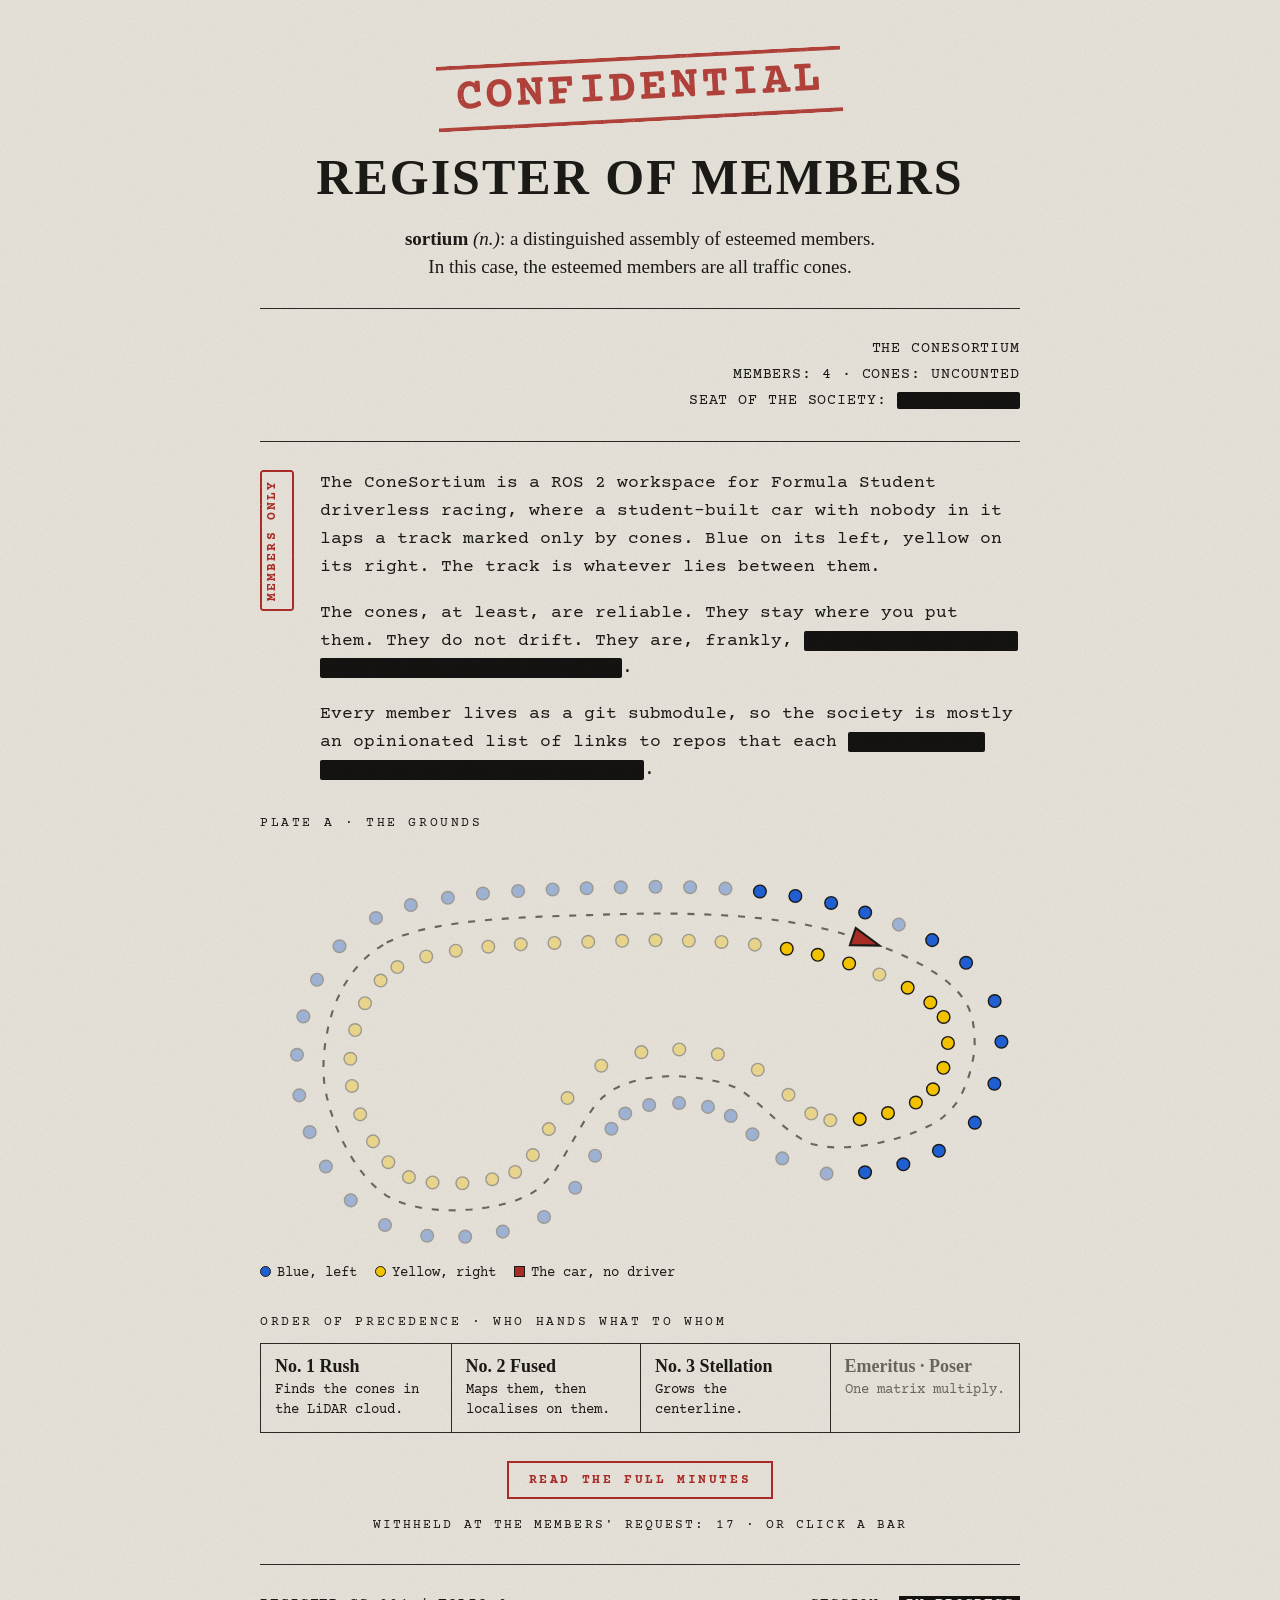
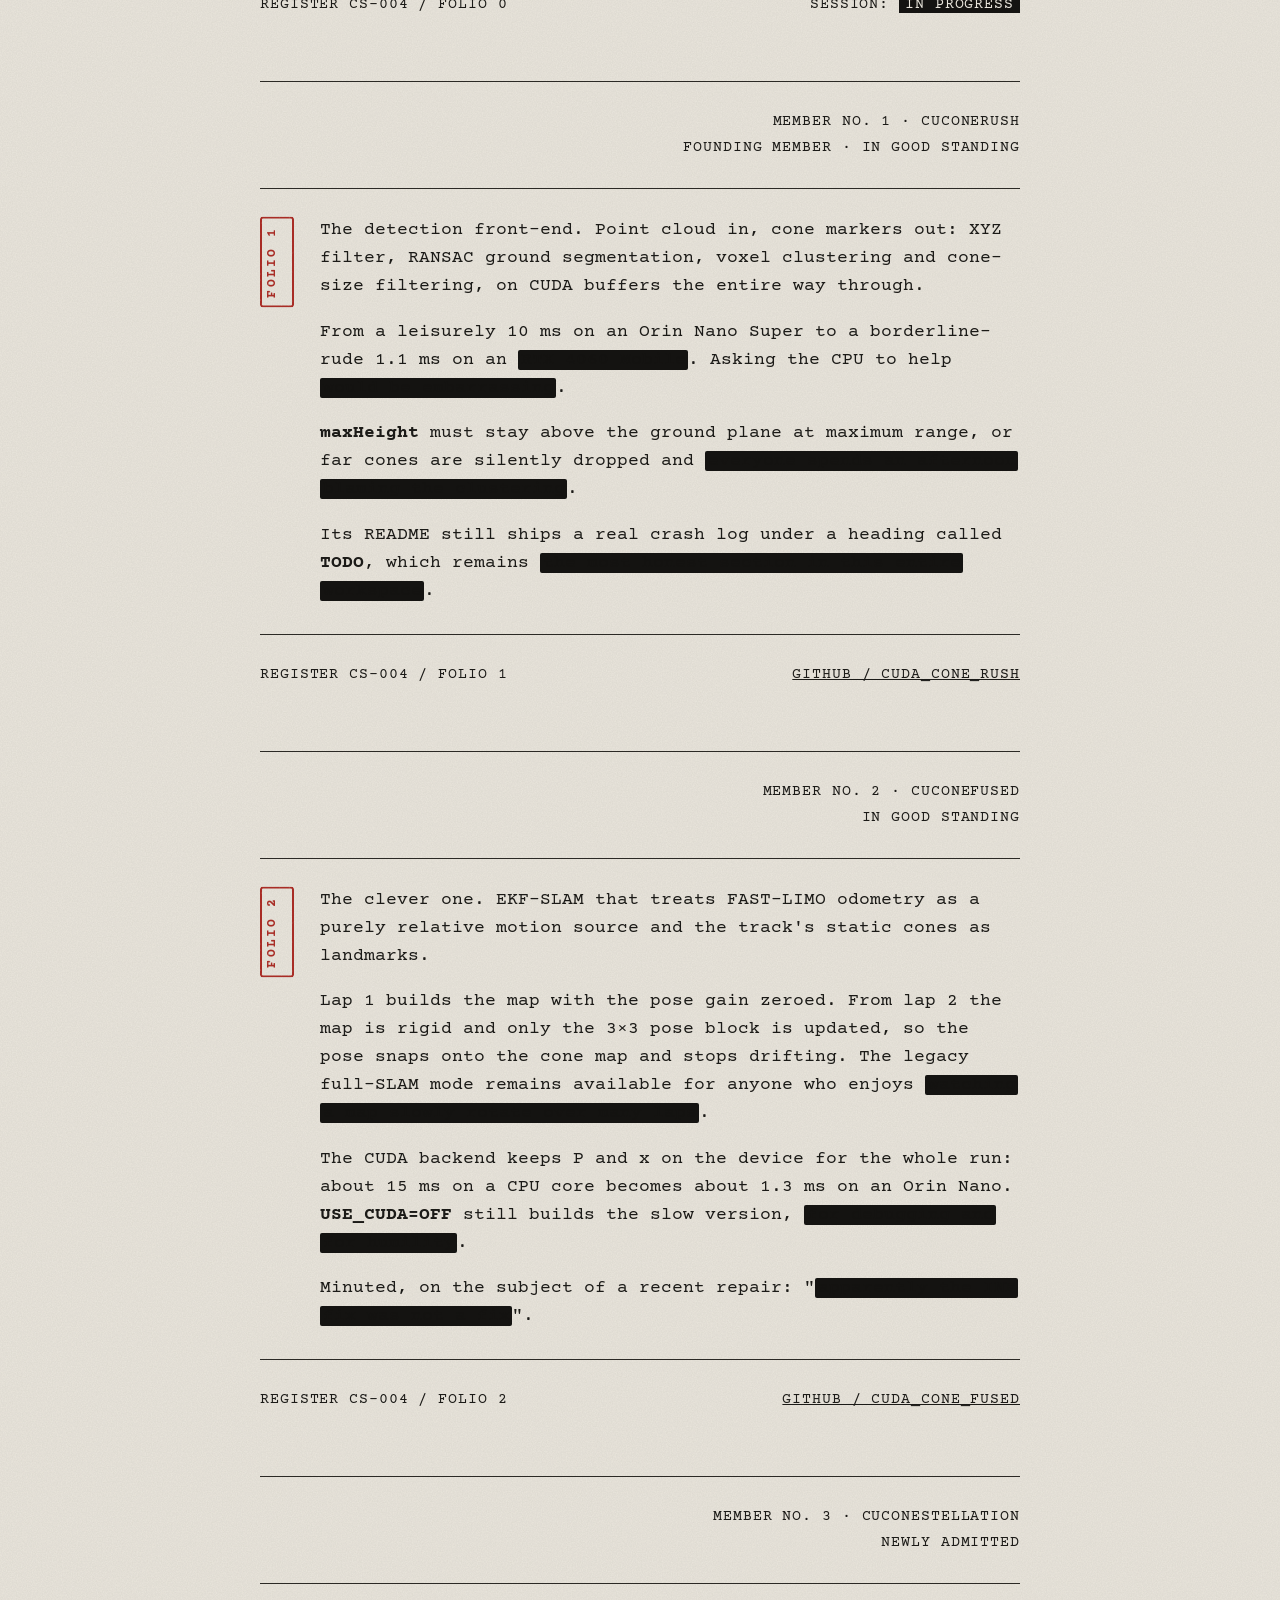
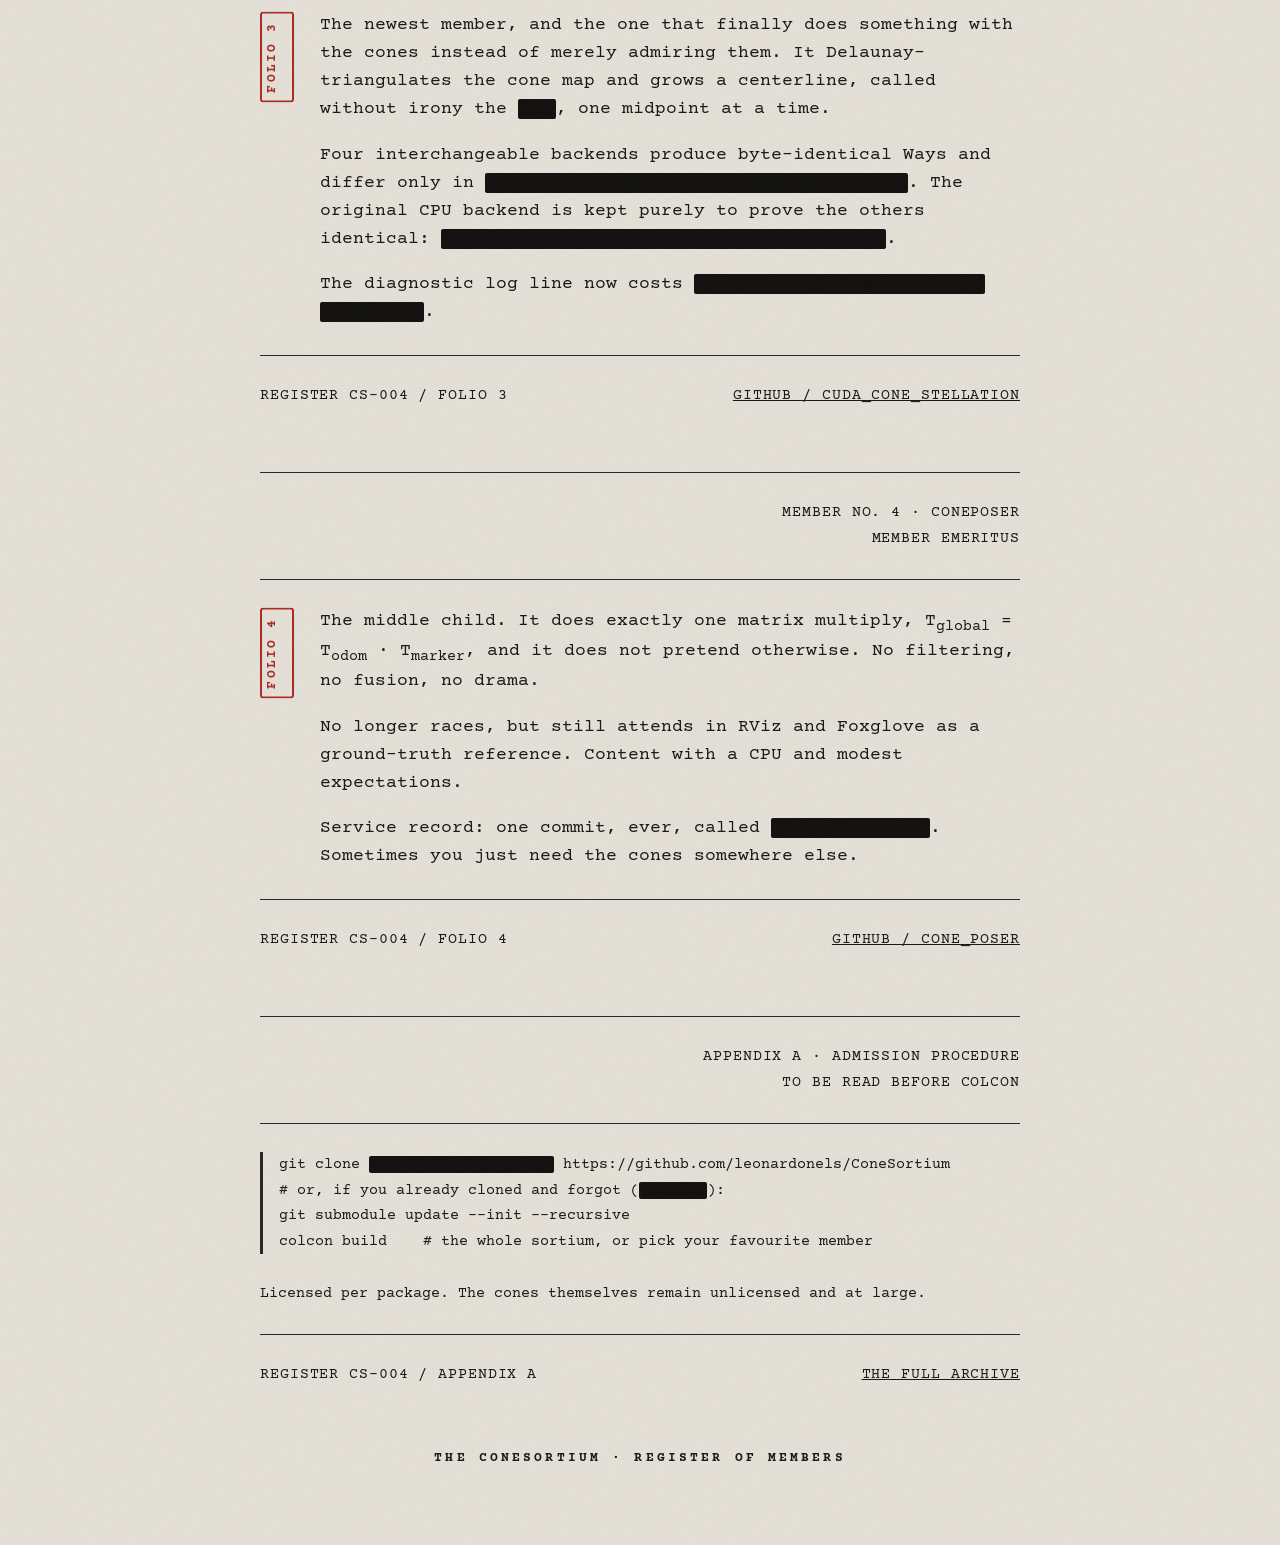
==== commit 2d8bd052: "Reframe the site as the society's register of members The README's joke is a sortium, a distinguishe" ====
--- a/docs/index.html
+++ b/docs/index.html
@@ -4,142 +4,150 @@
 <meta charset="utf-8">
 <meta name="viewport" content="width=device-width, initial-scale=1">
 <title>The ConeSortium</title>
-<meta name="description" content="A joke of a repo around four real ROS 2 nodes, written for Formula Student driverless racing.">
+<meta name="description" content="A distinguished assembly of esteemed members. In this case, four ROS 2 packages for Formula Student driverless racing, and the traffic cones they serve.">
 <meta name="theme-color" content="#E9E5DC">
 <link rel="icon" href="data:image/svg+xml,%3Csvg xmlns='http://www.w3.org/2000/svg' viewBox='0 0 32 32'%3E%3Cpath d='M16 3 25 27H7Z' fill='%23F2C200' stroke='%23141311' stroke-width='2'/%3E%3Cpath d='M10.5 18h11' stroke='%23E9E5DC' stroke-width='3'/%3E%3C/svg%3E">
 <link rel="preconnect" href="https://fonts.googleapis.com">
 <link rel="preconnect" href="https://fonts.gstatic.com" crossorigin>
-<link href="https://fonts.googleapis.com/css2?family=Old+Standard+TT:wght@400;700&family=Courier+Prime:wght@400;700&display=swap" rel="stylesheet">
+<link href="https://fonts.googleapis.com/css2?family=Old+Standard+TT:ital,wght@0,400;0,700;1,400&family=Courier+Prime:wght@400;700&display=swap" rel="stylesheet">
 <link rel="stylesheet" href="assets/case-file.css">
 <script src="assets/case-file.js" defer></script>
 </head>
 <body>
 <!--
   HOW TO EDIT
-  - Each <section class="page"> is one sheet of the file.
-  - Wrap any words in <span class="r">…</span> to black them out.
+  - Each <section class="page"> is one folio of the register.
+  - Wrap any words in <span class="r">…</span> to withhold them.
     They become clickable bars automatically, and the counter updates itself.
-  - <span class="vstamp">…</span> is the red vertical stamp beside a sheet's text.
+  - <span class="vstamp">…</span> is the red vertical stamp beside a folio's text.
   - Styles live in assets/case-file.css, behaviour in assets/case-file.js.
 -->
 <main class="file">
 
   <section class="page" aria-labelledby="title">
-    <div class="stamp" aria-hidden="true">CLASSIFIED</div>
-    <h1 id="title">Cone Case File</h1>
+    <div class="stamp" aria-hidden="true">CONFIDENTIAL</div>
+    <h1 id="title">Register of Members</h1>
+    <p class="definition"><b>sortium</b> <i>(n.)</i>: a distinguished assembly of esteemed members. In this case, the esteemed members are all traffic cones.</p>
     <hr>
     <div class="meta">
-      <span>Case #: CS-004</span>
-      <span>Status: At large</span>
-      <span>Opened: <span class="r">2024</span></span>
+      <span>The ConeSortium</span>
+      <span>Members: 4 · Cones: uncounted</span>
+      <span>Seat of the society: <span class="r">the pit lane</span></span>
     </div>
     <hr>
     <div class="body">
-      <span class="vstamp">REDACTED</span>
+      <span class="vstamp">MEMBERS ONLY</span>
       <div class="lines">
-        <p>The ConeSortium is a joke of a repo around four real ROS 2 nodes, written for Formula Student driverless racing.</p>
-        <p>A student-built car with <span class="r">nobody in it</span> laps a track marked only by cones. Blue on its left, yellow on its right. The track is whatever lies between them.</p>
-        <p>The cones are cheap, plastic and stationary. They do not drift. They are, by the file's own admission, <span class="r">the most dependable part of the entire pipeline</span>.</p>
+        <p>The ConeSortium is a ROS 2 workspace for Formula Student driverless racing, where a student-built car with nobody in it laps a track marked only by cones. Blue on its left, yellow on its right. The track is whatever lies between them.</p>
+        <p>The cones, at least, are reliable. They stay where you put them. They do not drift. They are, frankly, <span class="r">the most dependable part of the entire pipeline</span>.</p>
+        <p>Every member lives as a git submodule, so the society is mostly an opinionated list of links to repos that each <span class="r">individually claim to be the important one</span>.</p>
       </div>
     </div>
 
     <figure class="exhibit">
-      <p class="label">Exhibit A · The area of operations</p>
+      <p class="label">Plate A · The grounds</p>
       <svg class="track" data-track viewBox="0 0 540 290" role="img" aria-label="A closed racing circuit seen from above, marked by blue cones on the left of the car and yellow cones on the right, with a dashed centerline between them."></svg>
       <figcaption><span><span class="dot blue"></span>Blue, left</span> <span><span class="dot yellow"></span>Yellow, right</span> <span><span class="dot car"></span>The car, no driver</span></figcaption>
     </figure>
 
-    <ol class="chain" aria-label="Chain of custody">
-      <li><b>01 Rush</b>Finds cones in the LiDAR cloud.</li>
-      <li><b>02 Fused</b>Maps them, then localises on them.</li>
-      <li><b>03 Stellation</b>Grows the centerline.</li>
-      <li class="off"><b>— Poser</b>Retired. One matrix multiply.</li>
-    </ol>
+    <div class="exhibit">
+      <p class="label">Order of precedence · who hands what to whom</p>
+      <ol class="chain">
+        <li><b>No. 1 Rush</b>Finds the cones in the LiDAR cloud.</li>
+        <li><b>No. 2 Fused</b>Maps them, then localises on them.</li>
+        <li><b>No. 3 Stellation</b>Grows the centerline.</li>
+        <li class="off"><b>Emeritus · Poser</b>One matrix multiply.</li>
+      </ol>
+    </div>
 
     <div class="controls">
-      <button type="button" id="declassify" aria-pressed="false">DECLASSIFY ALL</button>
-      <span>PASSAGES WITHHELD: <span id="withheld">0</span> · OR CLICK A BAR</span>
+      <button type="button" id="minutes" aria-pressed="false">READ THE FULL MINUTES</button>
+      <span>WITHHELD AT THE MEMBERS' REQUEST: <span id="withheld">0</span> · OR CLICK A BAR</span>
     </div>
     <hr>
-    <div class="foot"><span>Case #: CS-004 / 0</span><span>Status: <span class="tag">AT LARGE</span></span></div>
+    <div class="foot"><span>Register CS-004 / Folio 0</span><span>Session: <span class="tag">IN PROGRESS</span></span></div>
   </section>
 
   <section class="page">
     <hr>
-    <div class="meta"><span>Subject: cuCONERUSH</span><span>Codename: <span class="r">SPRINTER</span></span></div>
+    <div class="meta"><span>Member No. 1 · cuCONERUSH</span><span>Founding member · In good standing</span></div>
     <hr>
     <div class="body">
-      <span class="vstamp">EXHIBIT 1</span>
+      <span class="vstamp">FOLIO 1</span>
       <div class="lines">
-        <p>Point cloud in, cone markers out. XYZ filter, RANSAC ground segmentation, voxel clustering and cone-size filtering, all without leaving the GPU.</p>
-        <p>Measured at 1.1 ms on an <span class="r">RTX 4060 Mobile</span>, 10 ms on an Orin Nano Super. CPU assistance requested on <span class="r">no occasion whatsoever</span>.</p>
-        <p>Known hazard: if <code>maxHeight</code> sits below the ground plane at full range, far cones are silently dropped and <span class="r">everyone blames the clustering</span>.</p>
+        <p>The detection front-end. Point cloud in, cone markers out: XYZ filter, RANSAC ground segmentation, voxel clustering and cone-size filtering, on CUDA buffers the entire way through.</p>
+        <p>From a leisurely 10 ms on an Orin Nano Super to a borderline-rude 1.1 ms on an <span class="r">RTX 4060 Mobile</span>. Asking the CPU to help <span class="r">would be embarrassing</span>.</p>
+        <p><code>maxHeight</code> must stay above the ground plane at maximum range, or far cones are silently dropped and <span class="r">everyone spends an afternoon blaming the clustering</span>.</p>
+        <p>Its README still ships a real crash log under a heading called <code>TODO</code>, which remains <span class="r">the most honest section in this entire workspace</span>.</p>
       </div>
     </div>
     <hr>
-    <div class="foot"><span>Case #: CS-004 / 1</span><a href="https://github.com/leonardonels/cuda_cone_rush">github / cuda_cone_rush</a></div>
+    <div class="foot"><span>Register CS-004 / Folio 1</span><a href="https://github.com/leonardonels/cuda_cone_rush">github / cuda_cone_rush</a></div>
   </section>
 
   <section class="page">
     <hr>
-    <div class="meta"><span>Subject: cuCONEFUSED</span><span>Codename: <span class="r">CARTOGRAPHER</span></span></div>
+    <div class="meta"><span>Member No. 2 · cuCONEFUSED</span><span>In good standing</span></div>
     <hr>
     <div class="body">
-      <span class="vstamp">EXHIBIT 2</span>
+      <span class="vstamp">FOLIO 2</span>
       <div class="lines">
-        <p>EKF-SLAM. Lap 1 builds the cone map with the pose gain frozen. From lap 2 the map is rigid and only the 3×3 pose block updates.</p>
-        <p>Covariance stays on the device for the whole run. A full-map update drops from 15 ms on a CPU core to 1.3 ms on an Orin Nano.</p>
-        <p>Primary target: <span class="r">the expensive sensor's self-confidence</span>. The sensor is <span class="r">not informed</span>.</p>
+        <p>The clever one. EKF-SLAM that treats FAST-LIMO odometry as a purely relative motion source and the track's static cones as landmarks.</p>
+        <p>Lap 1 builds the map with the pose gain zeroed. From lap 2 the map is rigid and only the 3×3 pose block is updated, so the pose snaps onto the cone map and stops drifting. The legacy full-SLAM mode remains available for anyone who enjoys <span class="r">watching a map slowly rotate over many laps</span>.</p>
+        <p>The CUDA backend keeps P and x on the device for the whole run: about 15 ms on a CPU core becomes about 1.3 ms on an Orin Nano. <code>USE_CUDA=OFF</code> still builds the slow version, <span class="r">for debugging and for humility</span>.</p>
+        <p>Minuted, on the subject of a recent repair: "<span class="r">apparently the INF fix was not a fix</span>".</p>
       </div>
     </div>
     <hr>
-    <div class="foot"><span>Case #: CS-004 / 2</span><a href="https://github.com/leonardonels/cuda_cone_fused">github / cuda_cone_fused</a></div>
+    <div class="foot"><span>Register CS-004 / Folio 2</span><a href="https://github.com/leonardonels/cuda_cone_fused">github / cuda_cone_fused</a></div>
   </section>
 
   <section class="page">
     <hr>
-    <div class="meta"><span>Subject: cuCONESTELLATION</span><span>Codename: <span class="r">PATHFINDER</span></span></div>
+    <div class="meta"><span>Member No. 3 · cuCONESTELLATION</span><span>Newly admitted</span></div>
     <hr>
     <div class="body">
-      <span class="vstamp">EXHIBIT 3</span>
+      <span class="vstamp">FOLIO 3</span>
       <div class="lines">
-        <p>Triangulates the cone map and grows a centerline through it. Four backends. Outputs compared: <span class="r">byte-identical</span>.</p>
-        <p>Only measurable difference between them: <span class="r">how hot the Orin got</span>. Subject refers to its output as <span class="r">the Way</span>.</p>
+        <p>The newest member, and the one that finally does something with the cones instead of merely admiring them. It Delaunay-triangulates the cone map and grows a centerline, called without irony the <span class="r">Way</span>, one midpoint at a time.</p>
+        <p>Four interchangeable backends produce byte-identical Ways and differ only in <span class="r">how much of your Orin they set on fire</span>. The original CPU backend is kept purely to prove the others identical: <span class="r">too slow to deploy, too useful to delete</span>.</p>
+        <p>The diagnostic log line now costs <span class="r">more than the search it is measuring</span>.</p>
       </div>
     </div>
     <hr>
-    <div class="foot"><span>Case #: CS-004 / 3</span><a href="https://github.com/leonardonels/cuda_cone_stellation">github / cuda_cone_stellation</a></div>
+    <div class="foot"><span>Register CS-004 / Folio 3</span><a href="https://github.com/leonardonels/cuda_cone_stellation">github / cuda_cone_stellation</a></div>
   </section>
 
   <section class="page">
     <hr>
-    <div class="meta"><span>Subject: CONEPOSER</span><span>Status: Retired</span></div>
+    <div class="meta"><span>Member No. 4 · CONEPOSER</span><span>Member emeritus</span></div>
     <hr>
     <div class="body">
-      <span class="vstamp">EXHIBIT 4</span>
+      <span class="vstamp">FOLIO 4</span>
       <div class="lines">
-        <p>T<sub>global</sub> = T<sub>odom</sub> · T<sub>marker</sub>. That is the whole package. Kept as a ground-truth reference for RViz and Foxglove.</p>
-        <p>Service record: one commit, titled <span class="r">"first commit"</span>.</p>
+        <p>The middle child. It does exactly one matrix multiply, T<sub>global</sub> = T<sub>odom</sub> · T<sub>marker</sub>, and it does not pretend otherwise. No filtering, no fusion, no drama.</p>
+        <p>No longer races, but still attends in RViz and Foxglove as a ground-truth reference. Content with a CPU and modest expectations.</p>
+        <p>Service record: one commit, ever, called <span class="r">"first commit"</span>. Sometimes you just need the cones somewhere else.</p>
       </div>
     </div>
     <hr>
-    <div class="foot"><span>Case #: CS-004 / 4</span><a href="https://github.com/leonardonels/cone_poser">github / cone_poser</a></div>
+    <div class="foot"><span>Register CS-004 / Folio 4</span><a href="https://github.com/leonardonels/cone_poser">github / cone_poser</a></div>
   </section>
 
   <section class="page">
     <hr>
-    <div class="meta"><span>Appendix A: Extraction procedure</span><span>Burn after colcon</span></div>
+    <div class="meta"><span>Appendix A · Admission procedure</span><span>To be read before colcon</span></div>
     <hr>
     <pre>git clone <span class="r">--recurse-submodules</span> https://github.com/leonardonels/ConeSortium
-# if the flag above was omitted:
-<span class="r">git submodule update --init --recursive</span>
-colcon build</pre>
+# or, if you already cloned and forgot (<span class="r">you did</span>):
+git submodule update --init --recursive
+colcon build    # the whole sortium, or pick your favourite member</pre>
     <p class="small">Licensed per package. The cones themselves remain unlicensed and at large.</p>
     <hr>
-    <div class="foot"><span>Case #: CS-004 / A</span><a href="https://github.com/leonardonels/ConeSortium">full archive</a></div>
+    <div class="foot"><span>Register CS-004 / Appendix A</span><a href="https://github.com/leonardonels/ConeSortium">the full archive</a></div>
   </section>
 
-  <p class="archive">CONESORTIUM ARCHIVES</p>
+  <p class="archive">THE CONESORTIUM · REGISTER OF MEMBERS</p>
 </main>
 </body>
 </html>
--- a/docs/assets/case-file.css
+++ b/docs/assets/case-file.css
@@ -1,5 +1,5 @@
-/* ConeSortium · Cone Case File
-   One quiet case file, typeset like a real archive sheet.
+/* ConeSortium · Register of Members
+   The society's own register, typeset like a real archive sheet.
    The black bars and the red stamps are the only loud things on the page. */
 
 :root {
@@ -45,7 +45,7 @@
   display: flex;
   flex-direction: column;
   gap: 64px;
-  overflow-x: clip; /* keeps the oversized DECLASSIFIED stamp from widening the page */
+  overflow-x: clip; /* keeps the oversized DISCLOSED stamp from widening the page */
 }
 
 .page {
@@ -65,6 +65,15 @@
   text-transform: uppercase;
   text-wrap: balance;
 }
+
+.definition {
+  margin: -8px auto 0;
+  max-width: 34em;
+  text-align: center;
+  font: 400 19px/1.45 var(--serif);
+  text-wrap: balance;
+}
+.definition b { font-weight: 700; }
 
 .meta {
   display: grid;
@@ -128,7 +137,7 @@
 /* ---------- Stamps ---------- */
 
 /* rough ink edge shared by every stamp */
-.stamp, .vstamp, .declassified {
+.stamp, .vstamp, .disclosed {
   -webkit-mask: url("data:image/svg+xml,%3Csvg xmlns='http://www.w3.org/2000/svg' width='120' height='120'%3E%3Cfilter id='n'%3E%3CfeTurbulence baseFrequency='.9'/%3E%3CfeColorMatrix values='0 0 0 0 0 0 0 0 0 0 0 0 0 0 0 0 0 0 -2.4 2'/%3E%3C/filter%3E%3Crect width='120' height='120' filter='url(%23n)'/%3E%3C/svg%3E");
           mask: url("data:image/svg+xml,%3Csvg xmlns='http://www.w3.org/2000/svg' width='120' height='120'%3E%3Cfilter id='n'%3E%3CfeTurbulence baseFrequency='.9'/%3E%3CfeColorMatrix values='0 0 0 0 0 0 0 0 0 0 0 0 0 0 0 0 0 0 -2.4 2'/%3E%3C/filter%3E%3Crect width='120' height='120' filter='url(%23n)'/%3E%3C/svg%3E");
 }
@@ -157,11 +166,11 @@
   letter-spacing: .16em;
 }
 
-/* lands on the first sheet when everything is declassified (added by JS) */
-.declassified {
+/* lands on the first folio when the full minutes are read (added by JS) */
+.disclosed {
   position: absolute;
   left: 0;
-  top: 236px;
+  top: 300px;
   padding: 6px 14px;
   border: 5px solid var(--stamp);
   color: var(--stamp);
@@ -171,7 +180,7 @@
   transform: rotate(-12deg) scale(3);
   pointer-events: none;
 }
-.declassified.go { animation: slam .5s cubic-bezier(.2, 1.6, .4, 1) forwards; }
+.disclosed.go { animation: slam .5s cubic-bezier(.2, 1.6, .4, 1) forwards; }
 @keyframes slam {
   60%  { opacity: .9;  transform: rotate(-12deg) scale(.92); }
   100% { opacity: .85; transform: rotate(-12deg) scale(1); }
@@ -281,10 +290,10 @@
     writing-mode: horizontal-tb;
     transform: none;
   }
-  .declassified { top: 200px; }
+  .disclosed { top: 260px; }
 }
 
 @media (prefers-reduced-motion: reduce) {
   .r, .track .cone { transition: none; }
-  .declassified.go { animation: none; opacity: .85; transform: rotate(-12deg); }
-}
+  .disclosed.go { animation: none; opacity: .85; transform: rotate(-12deg); }
+}
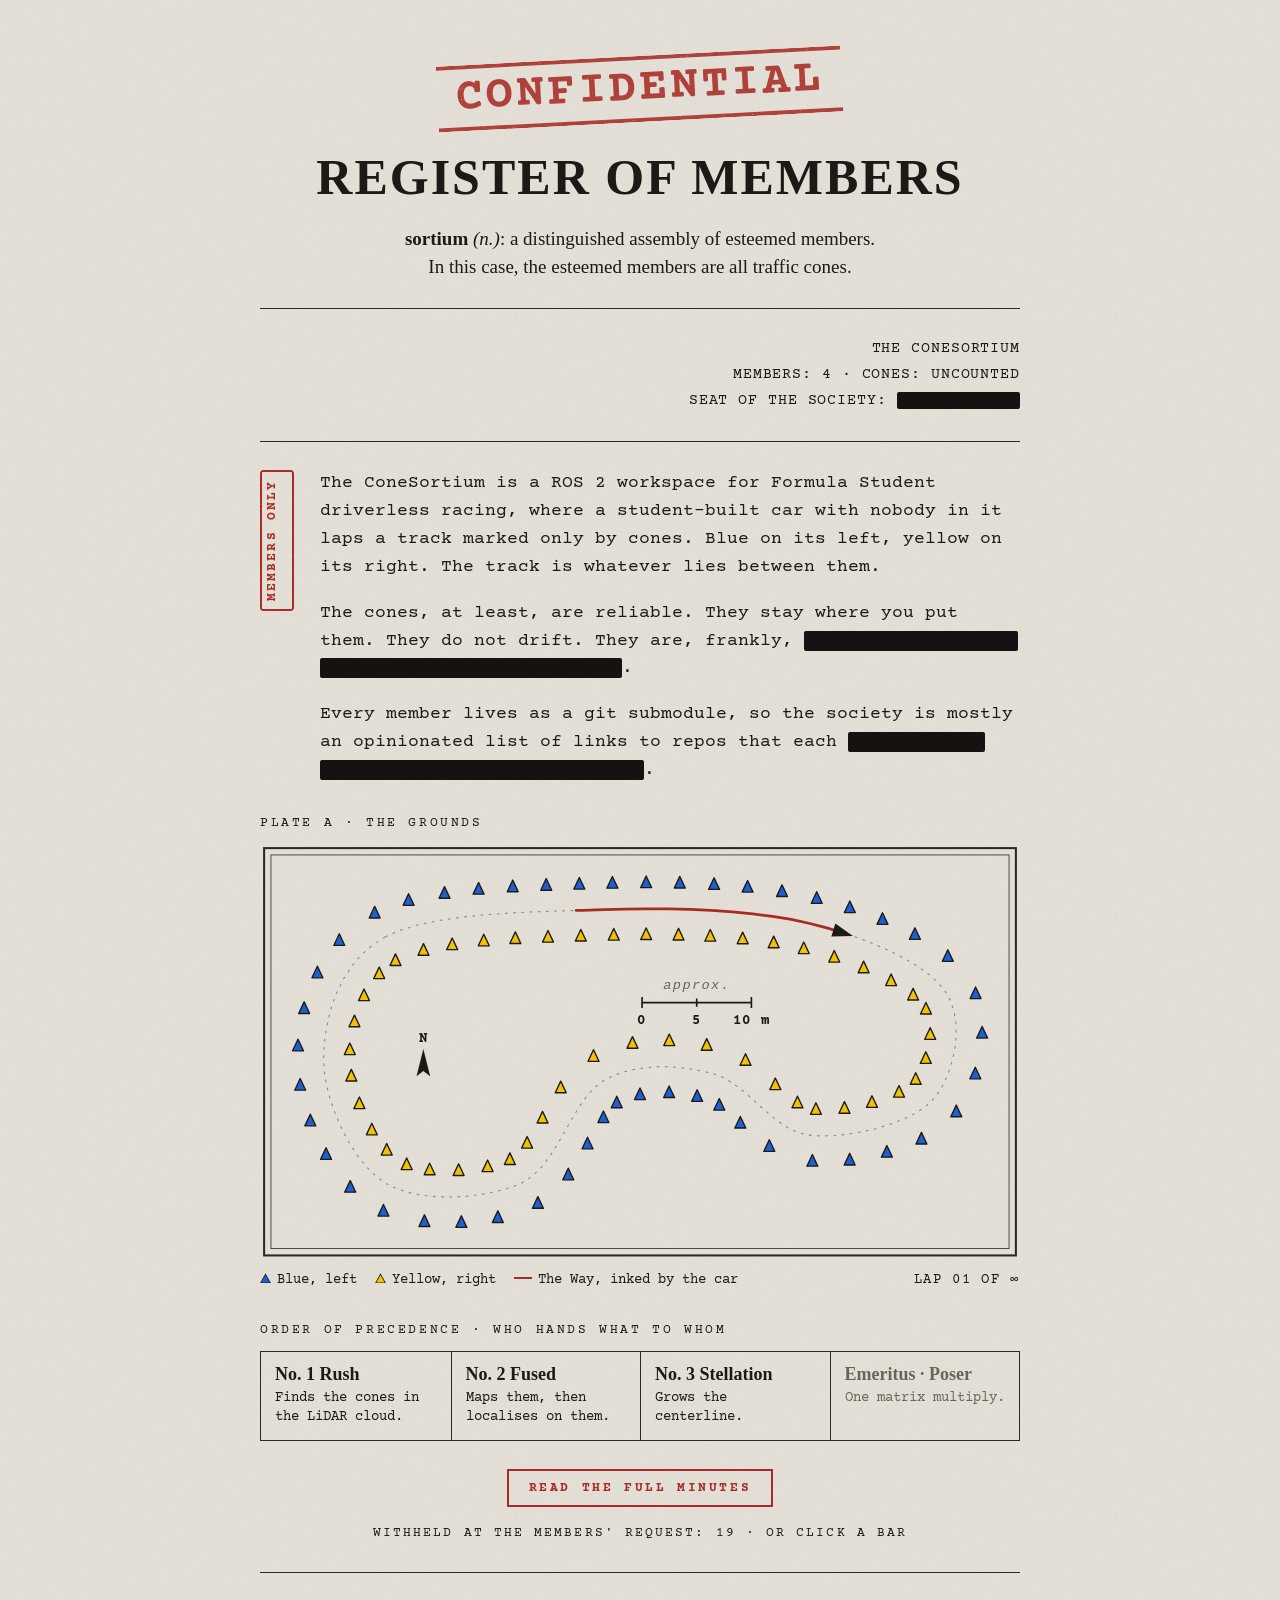
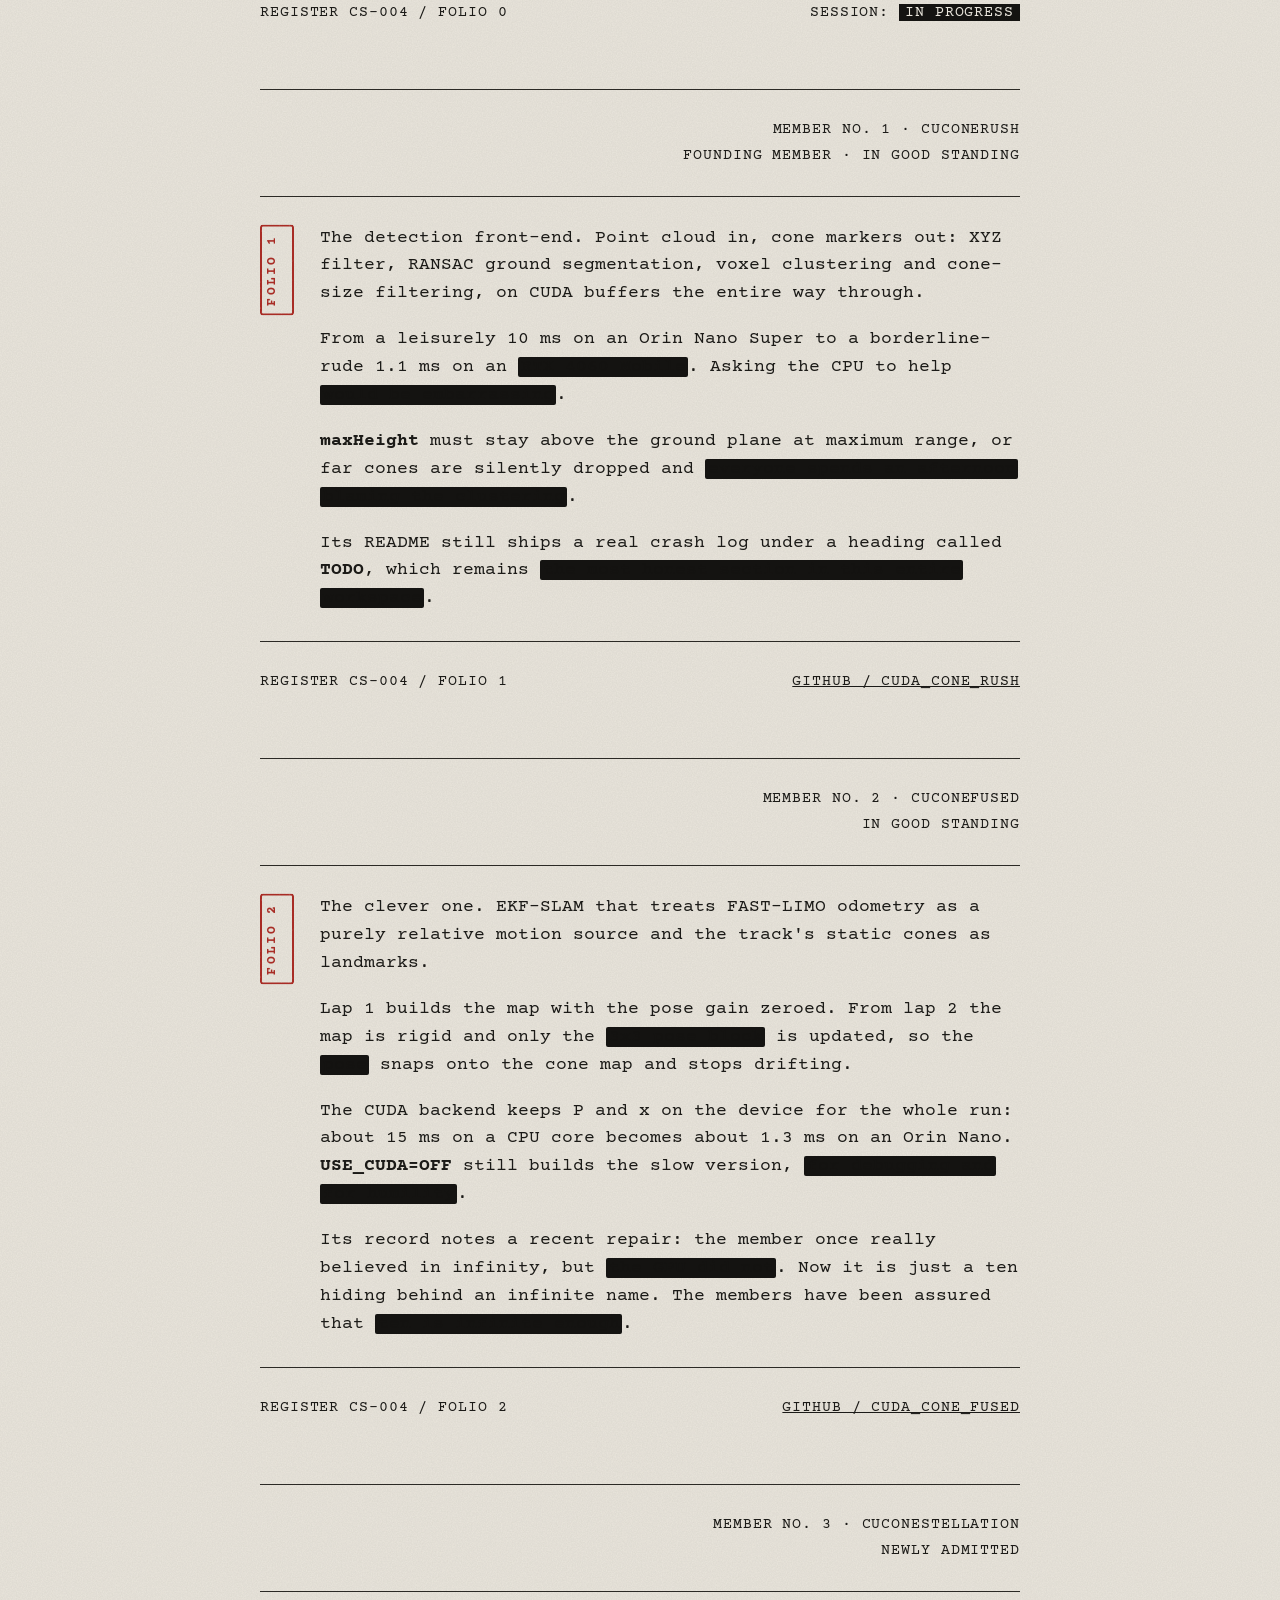
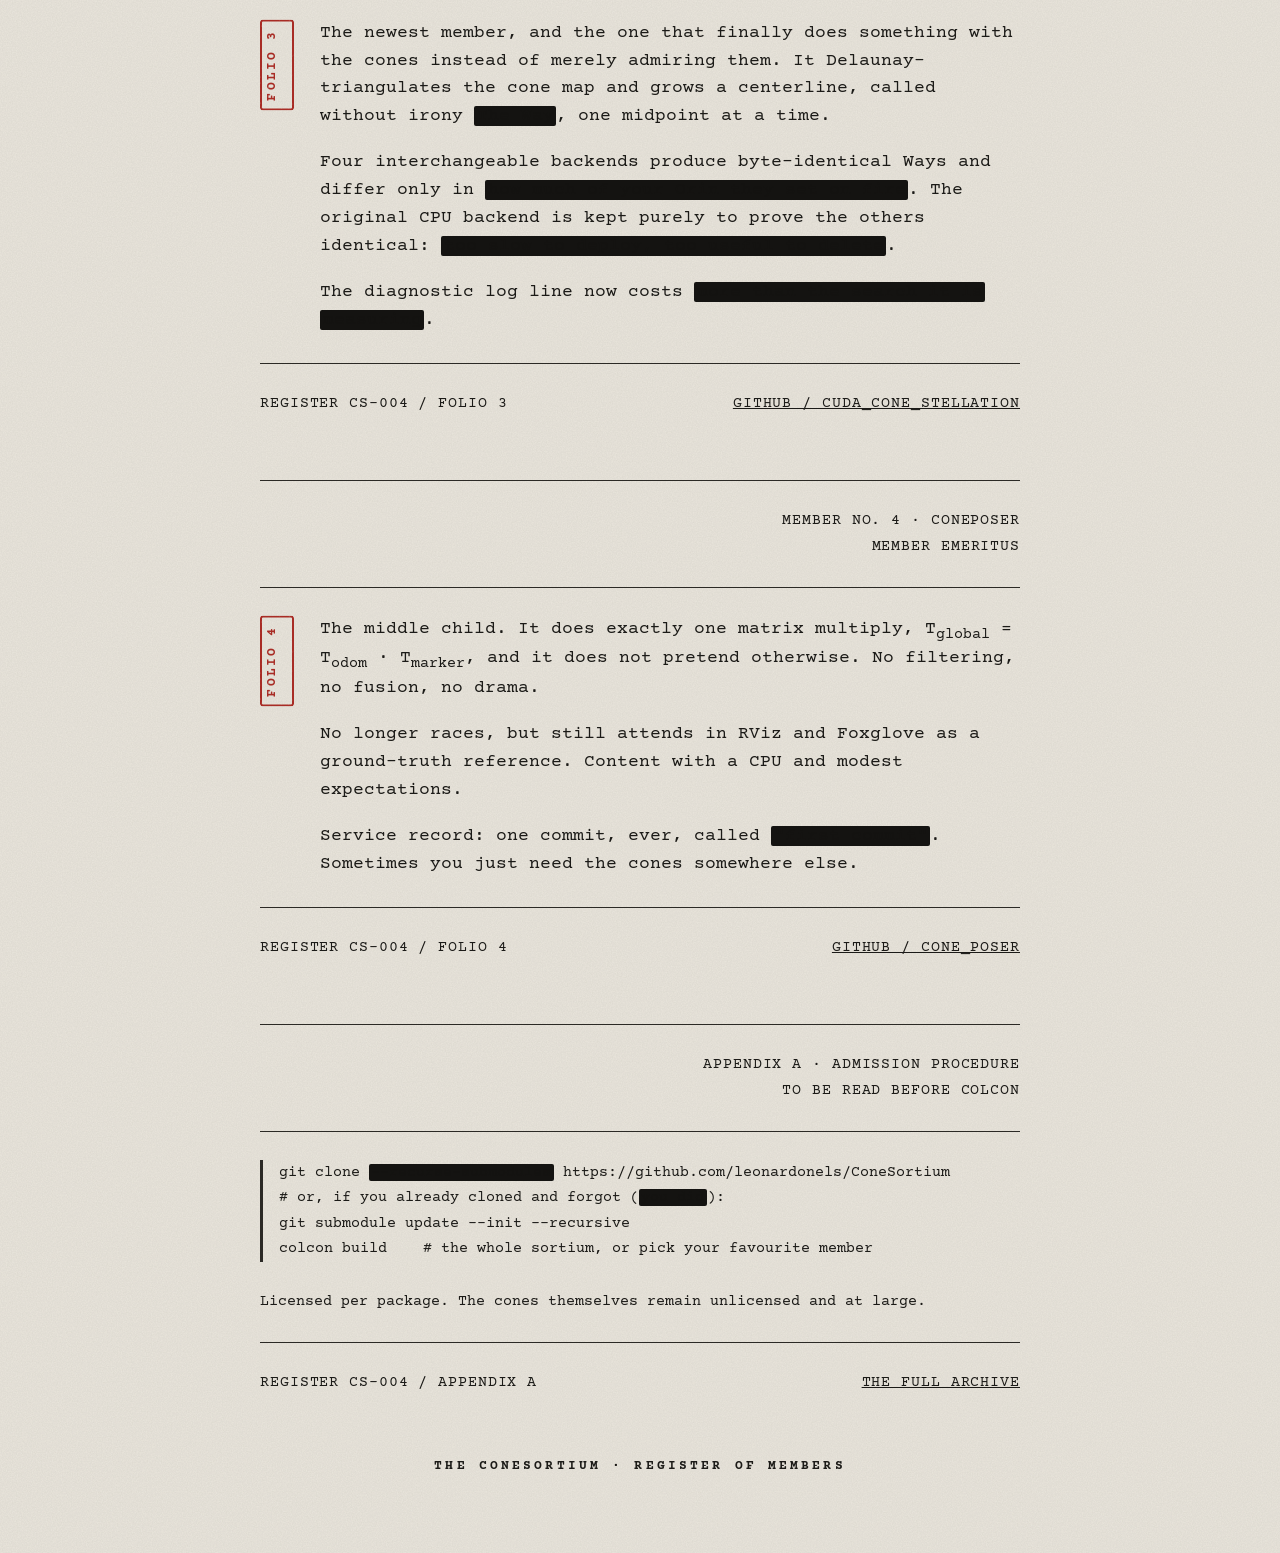
==== commit ab73b757: "Ink Plate A as a survey sheet and settle the INF joke Plate A no longer looks like a radar screen. C" ====
--- a/docs/index.html
+++ b/docs/index.html
@@ -14,14 +14,6 @@
 <script src="assets/case-file.js" defer></script>
 </head>
 <body>
-<!--
-  HOW TO EDIT
-  - Each <section class="page"> is one folio of the register.
-  - Wrap any words in <span class="r">…</span> to withhold them.
-    They become clickable bars automatically, and the counter updates itself.
-  - <span class="vstamp">…</span> is the red vertical stamp beside a folio's text.
-  - Styles live in assets/case-file.css, behaviour in assets/case-file.js.
--->
 <main class="file">
 
   <section class="page" aria-labelledby="title">
@@ -46,8 +38,8 @@
 
     <figure class="exhibit">
       <p class="label">Plate A · The grounds</p>
-      <svg class="track" data-track viewBox="0 0 540 290" role="img" aria-label="A closed racing circuit seen from above, marked by blue cones on the left of the car and yellow cones on the right, with a dashed centerline between them."></svg>
-      <figcaption><span><span class="dot blue"></span>Blue, left</span> <span><span class="dot yellow"></span>Yellow, right</span> <span><span class="dot car"></span>The car, no driver</span></figcaption>
+      <svg class="track" data-track viewBox="0 0 556 304" role="img" aria-label="A closed racing circuit seen from above, marked by blue cones on the left of the car and yellow cones on the right, drawn as a survey plate. The car laps the circuit and inks the centerline behind it in red."></svg>
+      <figcaption><span><span class="key cone-blue"></span>Blue, left</span> <span><span class="key cone-yellow"></span>Yellow, right</span> <span><span class="key way"></span>The Way, inked by the car</span> <span class="lap" data-lap aria-hidden="true">Lap 01 of ∞</span></figcaption>
     </figure>
 
     <div class="exhibit">
@@ -93,9 +85,9 @@
       <span class="vstamp">FOLIO 2</span>
       <div class="lines">
         <p>The clever one. EKF-SLAM that treats FAST-LIMO odometry as a purely relative motion source and the track's static cones as landmarks.</p>
-        <p>Lap 1 builds the map with the pose gain zeroed. From lap 2 the map is rigid and only the 3×3 pose block is updated, so the pose snaps onto the cone map and stops drifting. The legacy full-SLAM mode remains available for anyone who enjoys <span class="r">watching a map slowly rotate over many laps</span>.</p>
+        <p>Lap 1 builds the map with the pose gain zeroed. From lap 2 the map is rigid and only the <span class="r">3x3 pose block</span> is updated, so the <span class="r">pose</span> snaps onto the cone map and stops drifting.</p>
         <p>The CUDA backend keeps P and x on the device for the whole run: about 15 ms on a CPU core becomes about 1.3 ms on an Orin Nano. <code>USE_CUDA=OFF</code> still builds the slow version, <span class="r">for debugging and for humility</span>.</p>
-        <p>Minuted, on the subject of a recent repair: "<span class="r">apparently the INF fix was not a fix</span>".</p>
+        <p>Its record notes a recent repair: the member once really believed in infinity, but <span class="r">the GPU did not</span>. Now it is just a ten hiding behind an infinite name. The members have been assured that <span class="r">ten is infinite enough</span>.</p>
       </div>
     </div>
     <hr>
@@ -109,7 +101,7 @@
     <div class="body">
       <span class="vstamp">FOLIO 3</span>
       <div class="lines">
-        <p>The newest member, and the one that finally does something with the cones instead of merely admiring them. It Delaunay-triangulates the cone map and grows a centerline, called without irony the <span class="r">Way</span>, one midpoint at a time.</p>
+        <p>The newest member, and the one that finally does something with the cones instead of merely admiring them. It Delaunay-triangulates the cone map and grows a centerline, called without irony <span class="r">The Way</span>, one midpoint at a time.</p>
         <p>Four interchangeable backends produce byte-identical Ways and differ only in <span class="r">how much of your Orin they set on fire</span>. The original CPU backend is kept purely to prove the others identical: <span class="r">too slow to deploy, too useful to delete</span>.</p>
         <p>The diagnostic log line now costs <span class="r">more than the search it is measuring</span>.</p>
       </div>
--- a/docs/assets/case-file.css
+++ b/docs/assets/case-file.css
@@ -211,26 +211,34 @@
 
 .exhibit { margin: 0; display: flex; flex-direction: column; gap: 10px; }
 .track { display: block; width: 100%; height: auto; }
-.track .centerline { fill: none; stroke: var(--muted); stroke-width: 1.5; stroke-dasharray: 5 7; }
-.track .cone { stroke: var(--ink); stroke-width: 1; transition: opacity .8s ease-out; }
+.track .frame { fill: none; stroke: var(--rule); stroke-width: 1.5; }
+.track .frame.thin { stroke-width: .6; }
+.track .centerline { fill: none; stroke: var(--muted); stroke-width: .8; stroke-dasharray: 2 4; opacity: .7; }
+.track .way { fill: none; stroke: var(--stamp); stroke-width: 2; stroke-linecap: round; stroke-linejoin: round; }
+.track .cone { stroke: var(--ink); stroke-width: 1; stroke-linejoin: round; }
 .track .cone.blue   { fill: var(--blue); }
 .track .cone.yellow { fill: var(--yellow); }
-.track.live .cone { opacity: .35; }
-.track.live .cone.seen { opacity: 1; }
-.track .car { fill: var(--stamp); stroke: var(--ink); stroke-width: 1.5; }
-
-.exhibit figcaption { display: flex; flex-wrap: wrap; gap: 4px 18px; font-size: 14px; }
-.dot {
-  display: inline-block;
-  width: 11px; height: 11px;
-  margin-right: 6px;
-  border: 1px solid var(--ink);
-  border-radius: 50%;
-  vertical-align: -1px;
-}
-.dot.blue   { background: var(--blue); }
-.dot.yellow { background: var(--yellow); }
-.dot.car    { background: var(--stamp); border-radius: 0; }
+.track .car { fill: var(--ink); }
+.track .furniture { fill: var(--ink); font: 700 10px var(--mono); letter-spacing: .1em; }
+.track .furniture .rule { fill: none; stroke: var(--ink); stroke-width: 1.2; }
+.track .furniture .note { font-weight: 400; font-style: italic; fill: var(--muted); }
+
+.exhibit figcaption { display: flex; flex-wrap: wrap; align-items: center; gap: 4px 18px; font-size: 14px; }
+.key { display: inline-block; margin-right: 6px; vertical-align: 0; }
+.key.cone-blue, .key.cone-yellow {
+  width: 11px; height: 10px;
+  clip-path: polygon(50% 0, 100% 100%, 0 100%);
+  background: var(--ink);
+  position: relative;
+}
+.key.cone-blue::after, .key.cone-yellow::after {
+  content: ""; position: absolute; inset: 0;
+  clip-path: polygon(50% 16%, 88% 92%, 12% 92%);
+}
+.key.cone-blue::after   { background: var(--blue); }
+.key.cone-yellow::after { background: var(--yellow); }
+.key.way { width: 18px; height: 2px; background: var(--stamp); vertical-align: 4px; }
+.lap { margin-left: auto; letter-spacing: .12em; text-transform: uppercase; font-variant-numeric: tabular-nums; }
 
 /* ---------- Chain of custody ---------- */
 
@@ -294,6 +302,6 @@
 }
 
 @media (prefers-reduced-motion: reduce) {
-  .r, .track .cone { transition: none; }
+  .r { transition: none; }
   .disclosed.go { animation: none; opacity: .85; transform: rotate(-12deg); }
 }
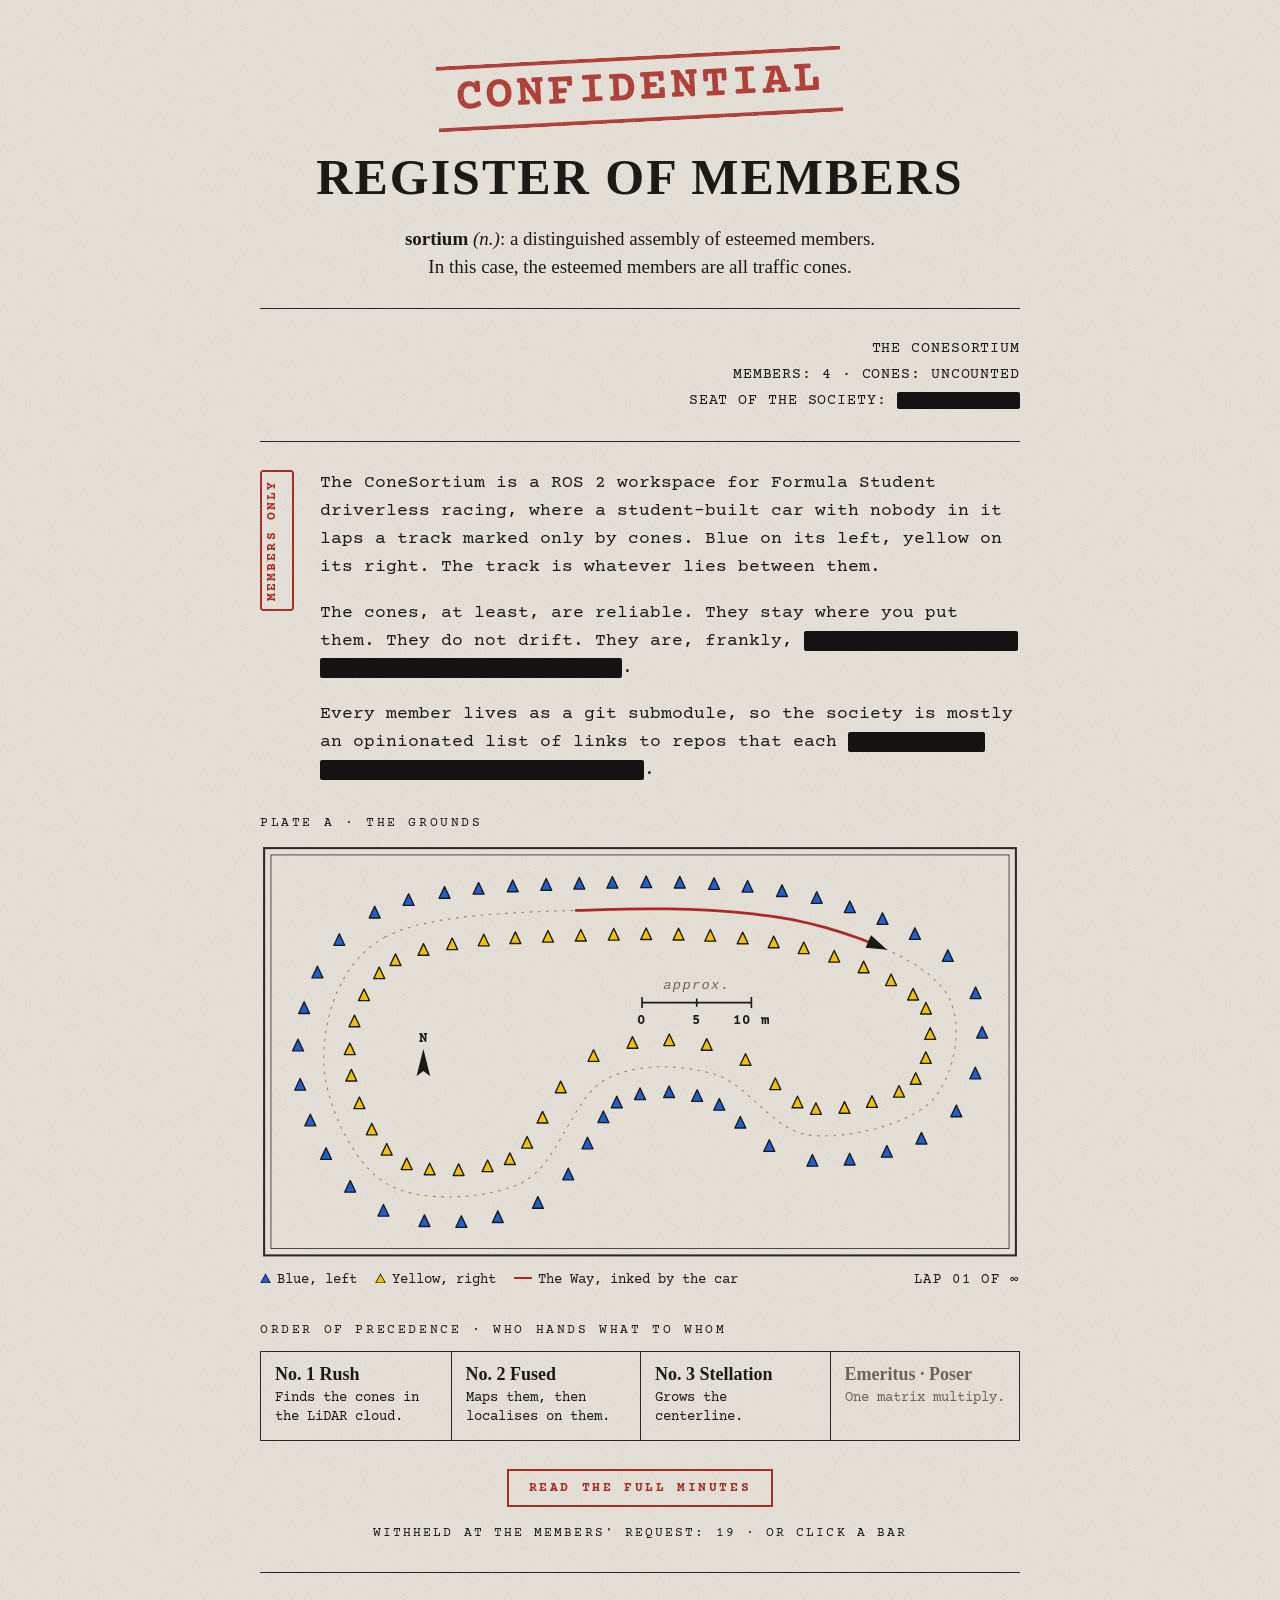
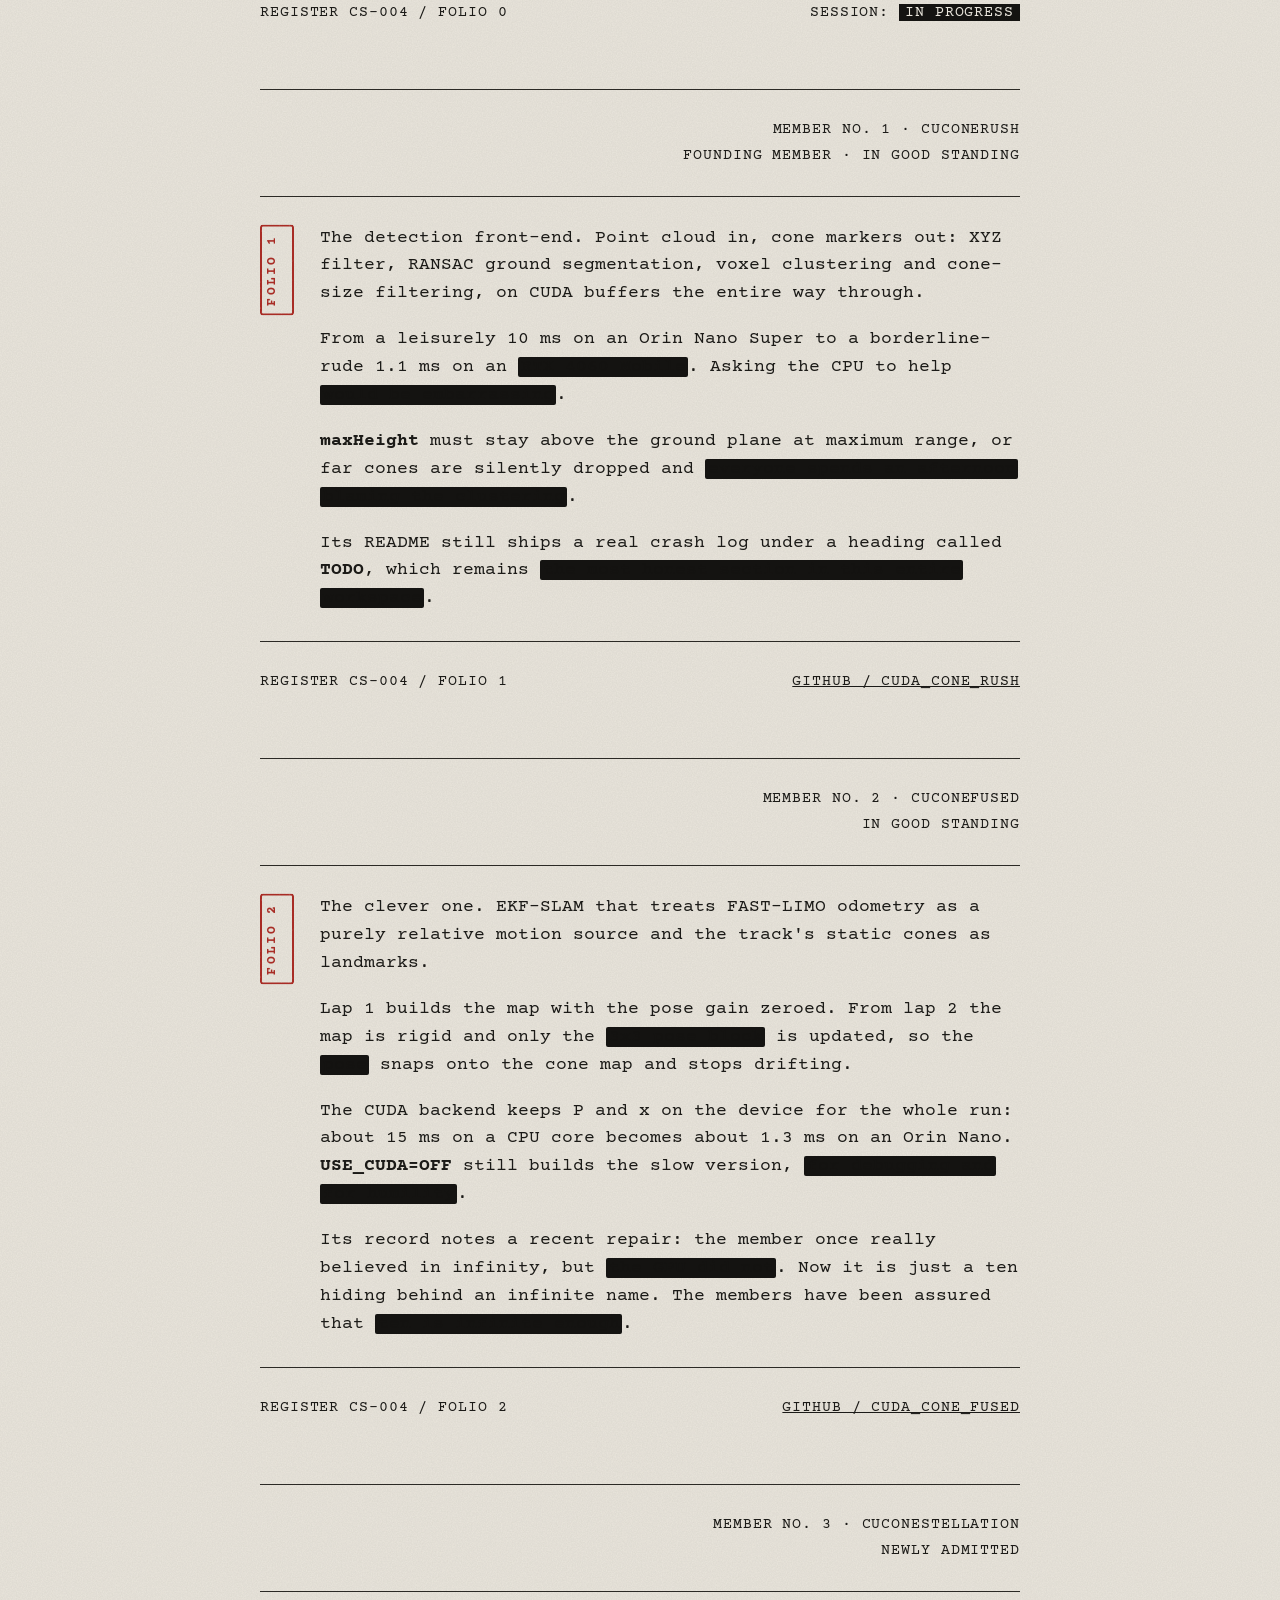
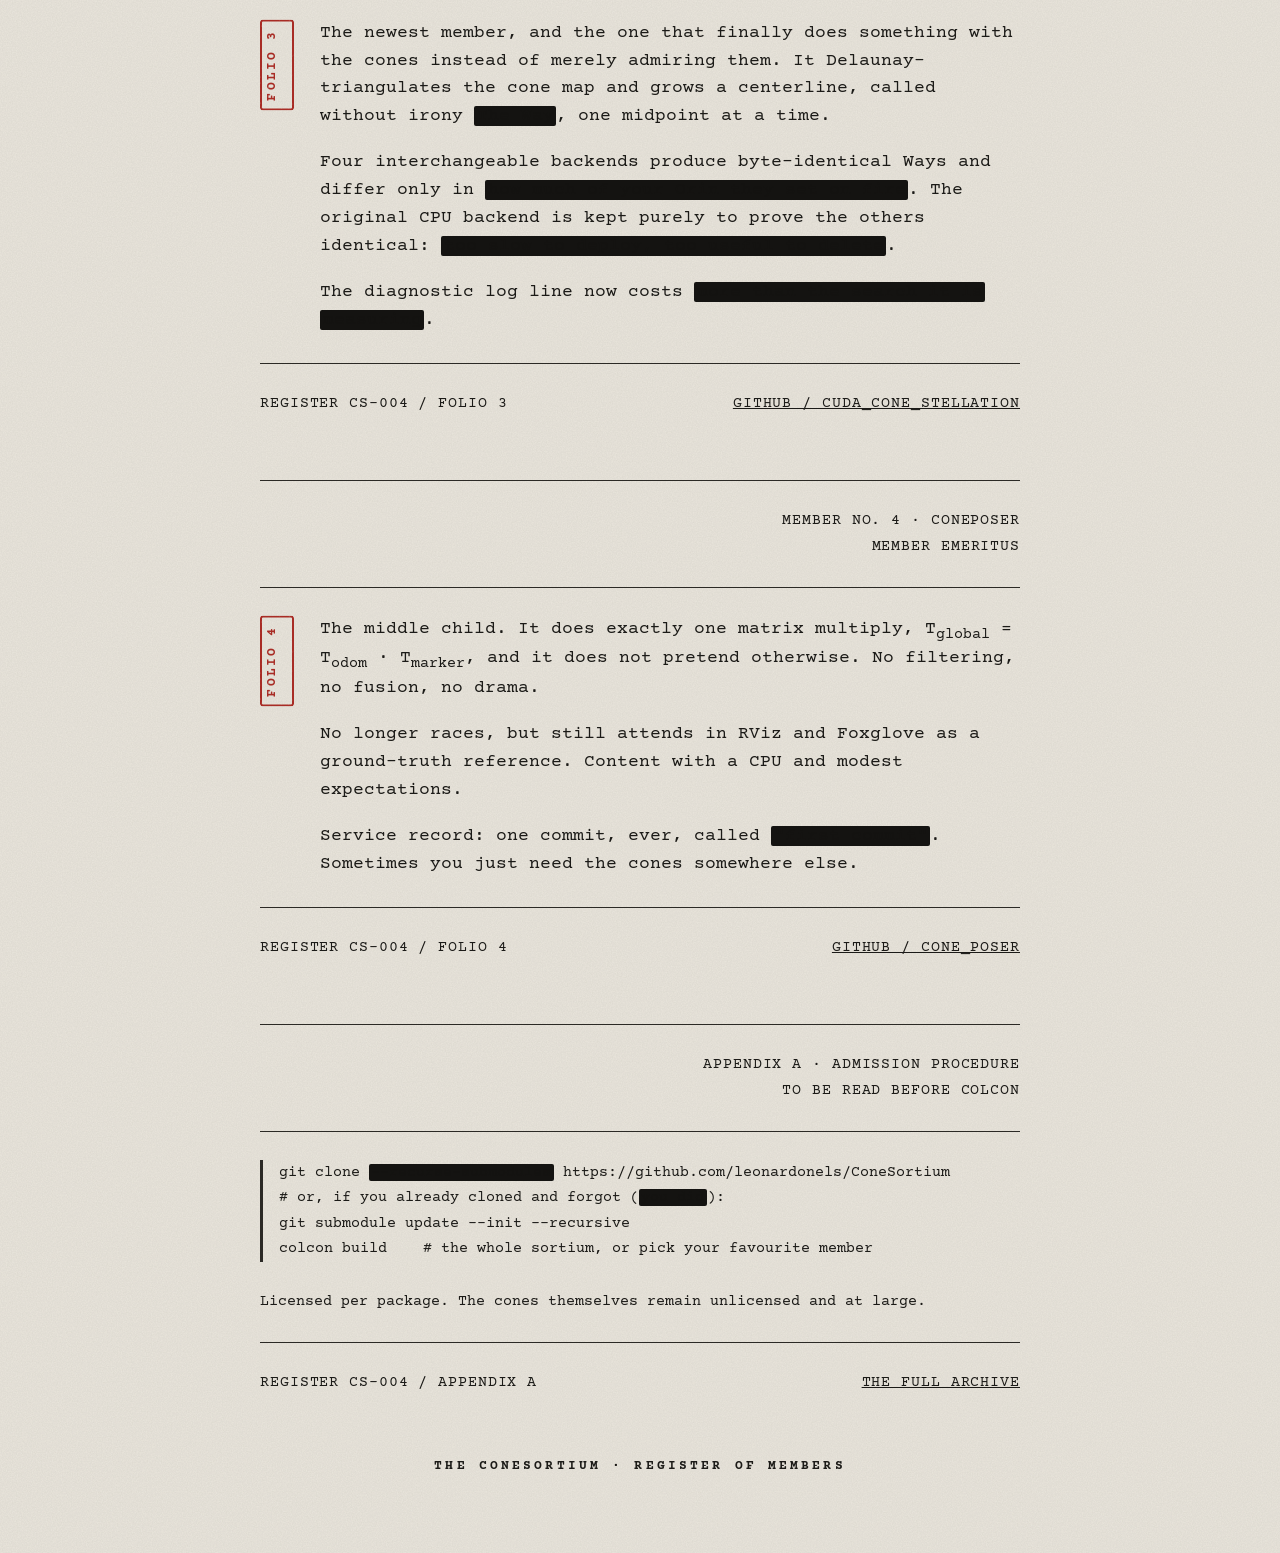
==== commit 15e3005c: "Seat the society in the favicon Three cone members in top hats, eyes redacted, with no background ti" ====
--- a/docs/index.html
+++ b/docs/index.html
@@ -6,7 +6,7 @@
 <title>The ConeSortium</title>
 <meta name="description" content="A distinguished assembly of esteemed members. In this case, four ROS 2 packages for Formula Student driverless racing, and the traffic cones they serve.">
 <meta name="theme-color" content="#E9E5DC">
-<link rel="icon" href="data:image/svg+xml,%3Csvg xmlns='http://www.w3.org/2000/svg' viewBox='0 0 32 32'%3E%3Cpath d='M16 3 25 27H7Z' fill='%23F2C200' stroke='%23141311' stroke-width='2'/%3E%3Cpath d='M10.5 18h11' stroke='%23E9E5DC' stroke-width='3'/%3E%3C/svg%3E">
+<link rel="icon" href="data:image/svg+xml,%3Csvg xmlns='http://www.w3.org/2000/svg' viewBox='0 0 32 32'%3E%3Cpath d='M7 13 12.5 28H1.5Z' fill='%231F5FD1' stroke='%231B1A17' stroke-width='1.8' stroke-linejoin='round'/%3E%3Cpath d='M25 13 30.5 28H19.5Z' fill='%23F2C200' stroke='%231B1A17' stroke-width='1.8' stroke-linejoin='round'/%3E%3Cpath d='M16 12 22 28H10Z' fill='%23F2C200' stroke='%231B1A17' stroke-width='1.8' stroke-linejoin='round'/%3E%3Crect x='4.75' y='9.75' width='4.5' height='3.75' fill='%231B1A17'/%3E%3Crect x='3.55' y='13.05' width='6.9' height='1.2' fill='%231B1A17'/%3E%3Crect x='22.75' y='9.75' width='4.5' height='3.75' fill='%231B1A17'/%3E%3Crect x='21.55' y='13.05' width='6.9' height='1.2' fill='%231B1A17'/%3E%3Crect x='13.3' y='8' width='5.4' height='4.5' fill='%231B1A17'/%3E%3Crect x='11.86' y='11.96' width='8.28' height='1.44' fill='%231B1A17'/%3E%3Crect x='1' y='17.5' width='30' height='4' fill='%231B1A17'/%3E%3C/svg%3E">
 <link rel="preconnect" href="https://fonts.googleapis.com">
 <link rel="preconnect" href="https://fonts.gstatic.com" crossorigin>
 <link href="https://fonts.googleapis.com/css2?family=Old+Standard+TT:ital,wght@0,400;0,700;1,400&family=Courier+Prime:wght@400;700&display=swap" rel="stylesheet">
